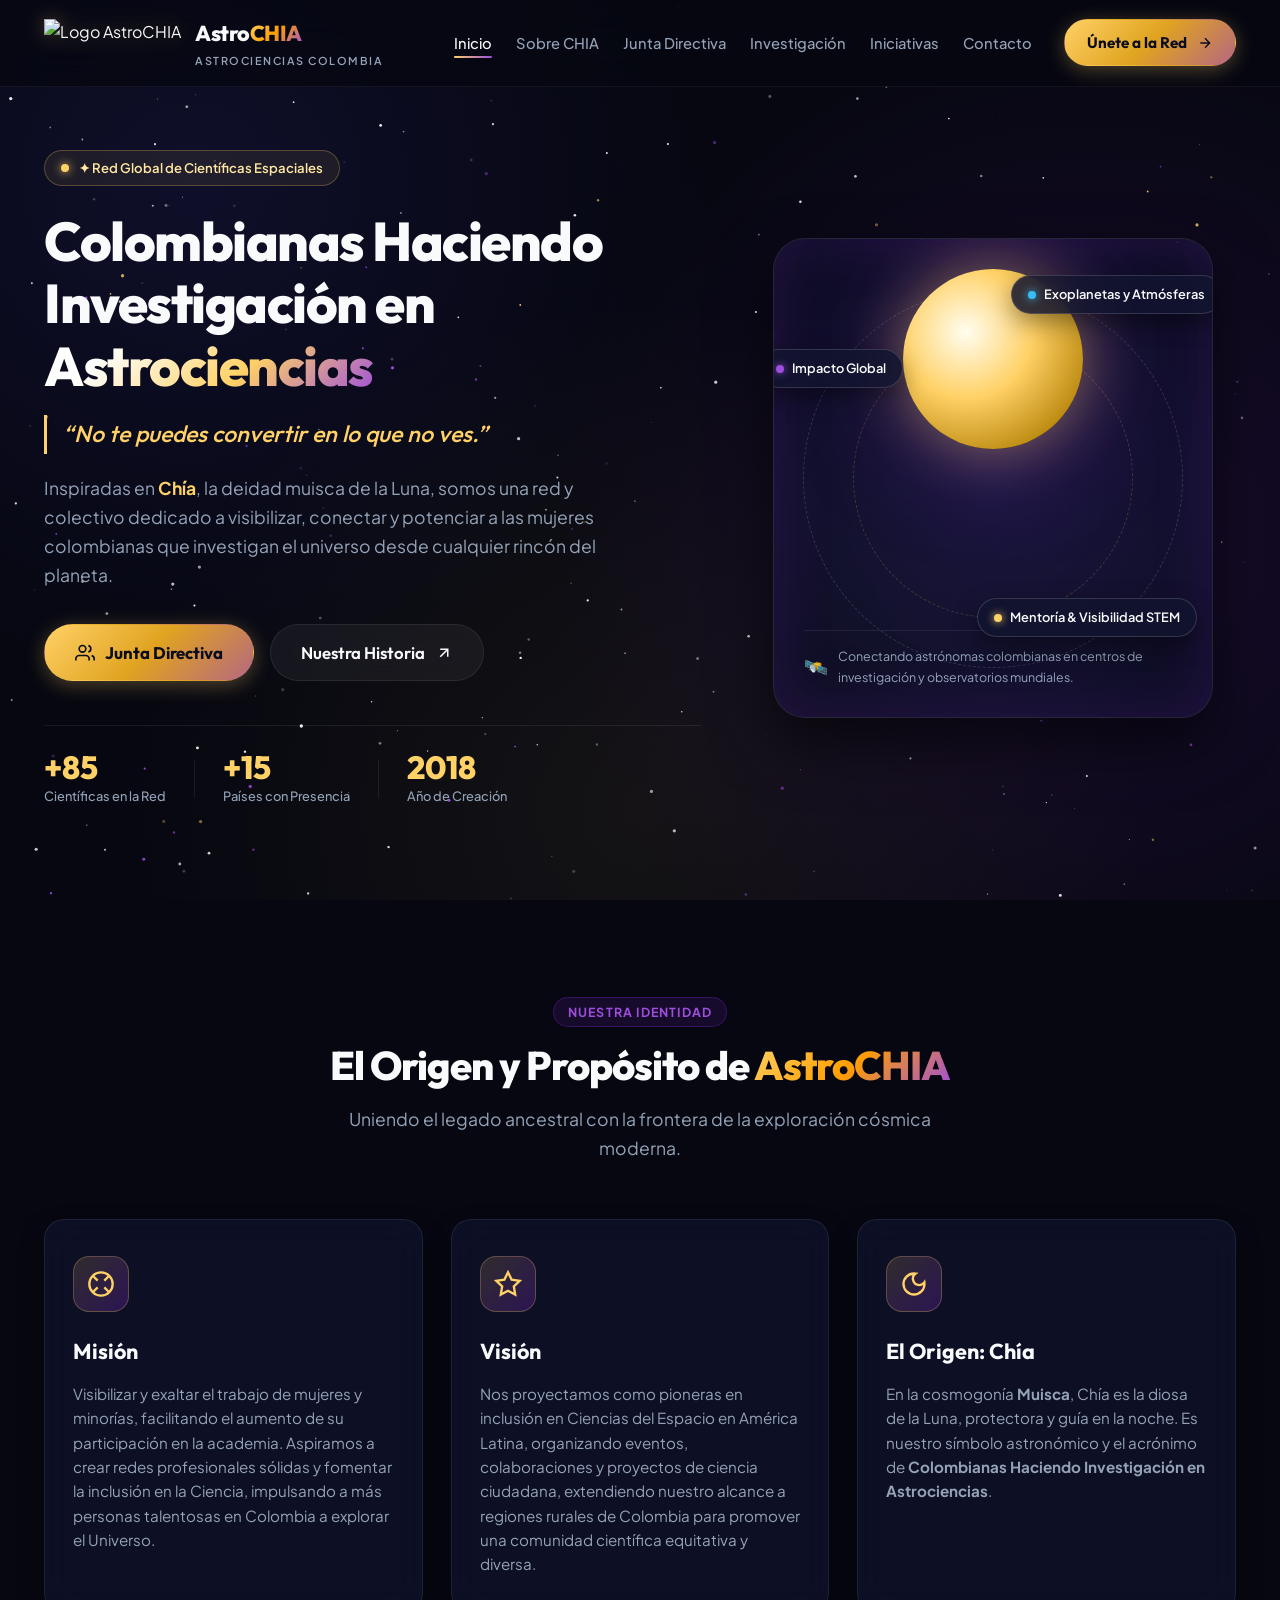
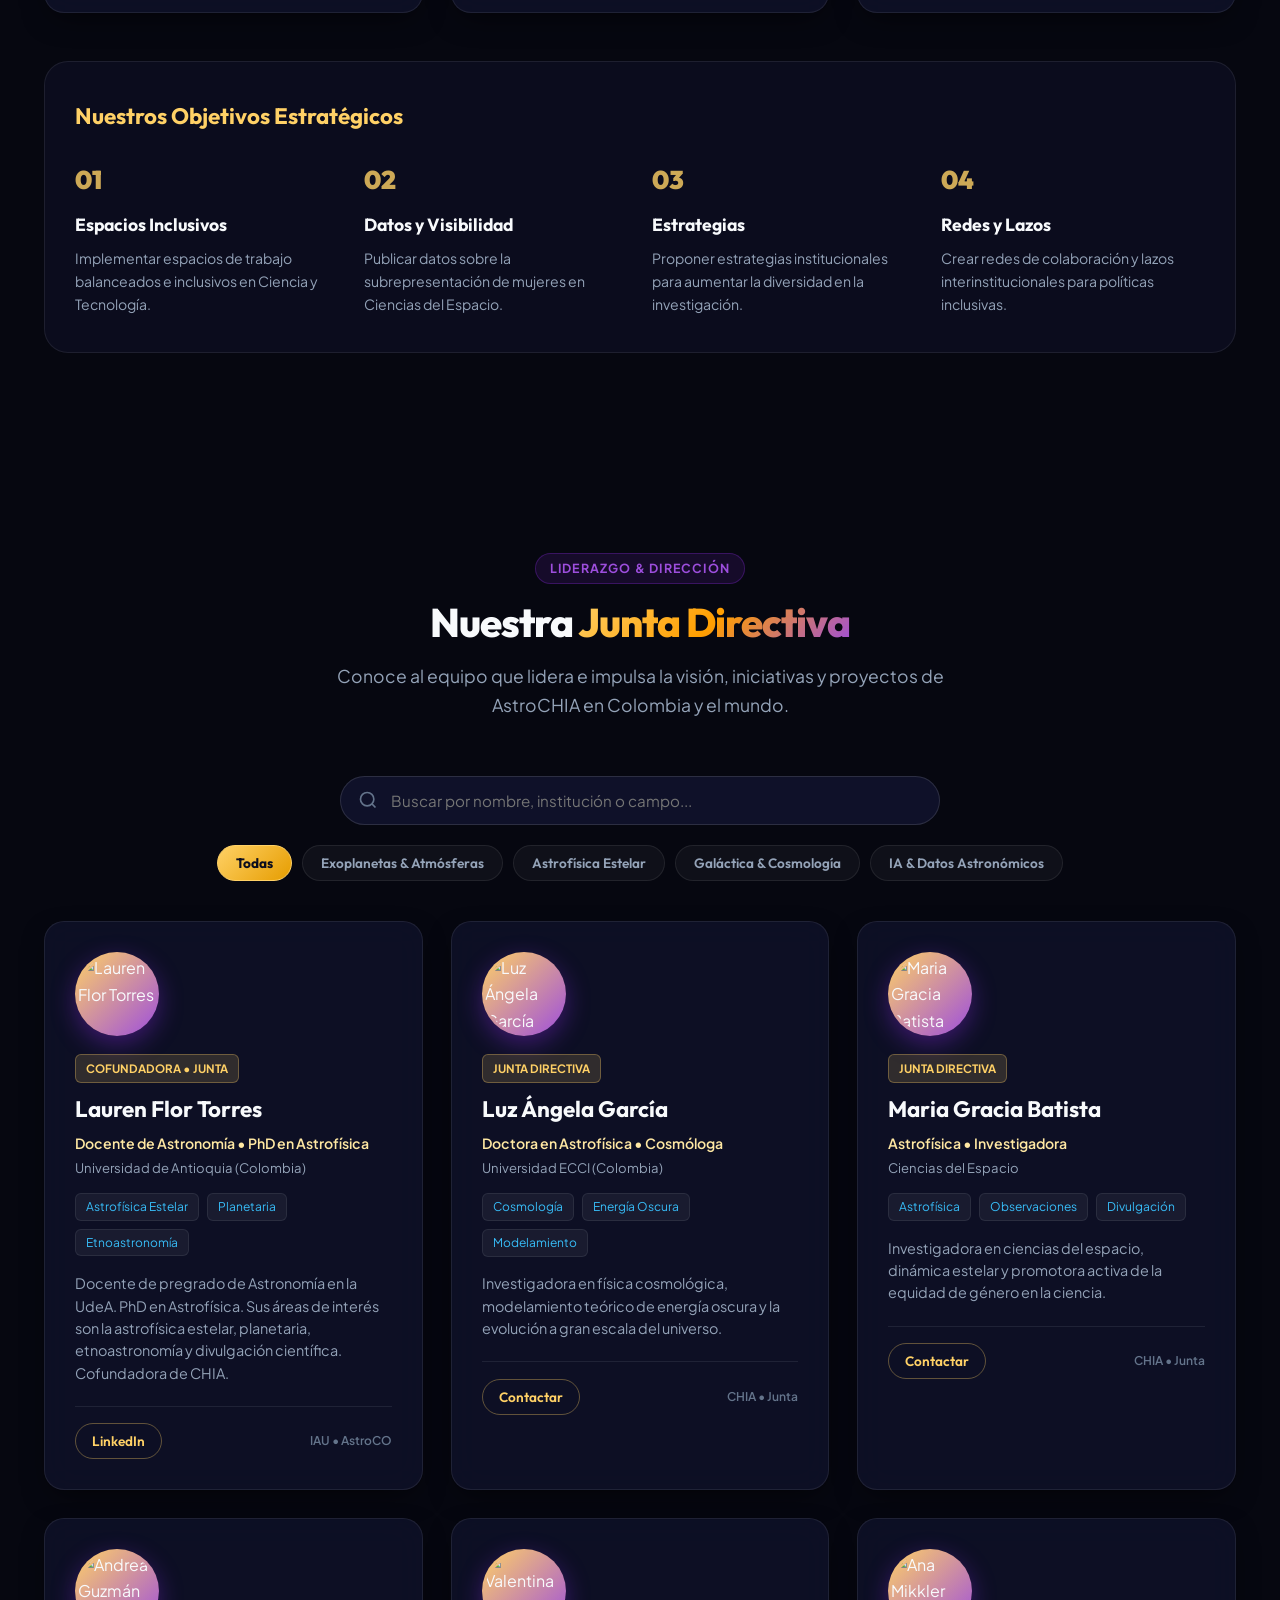
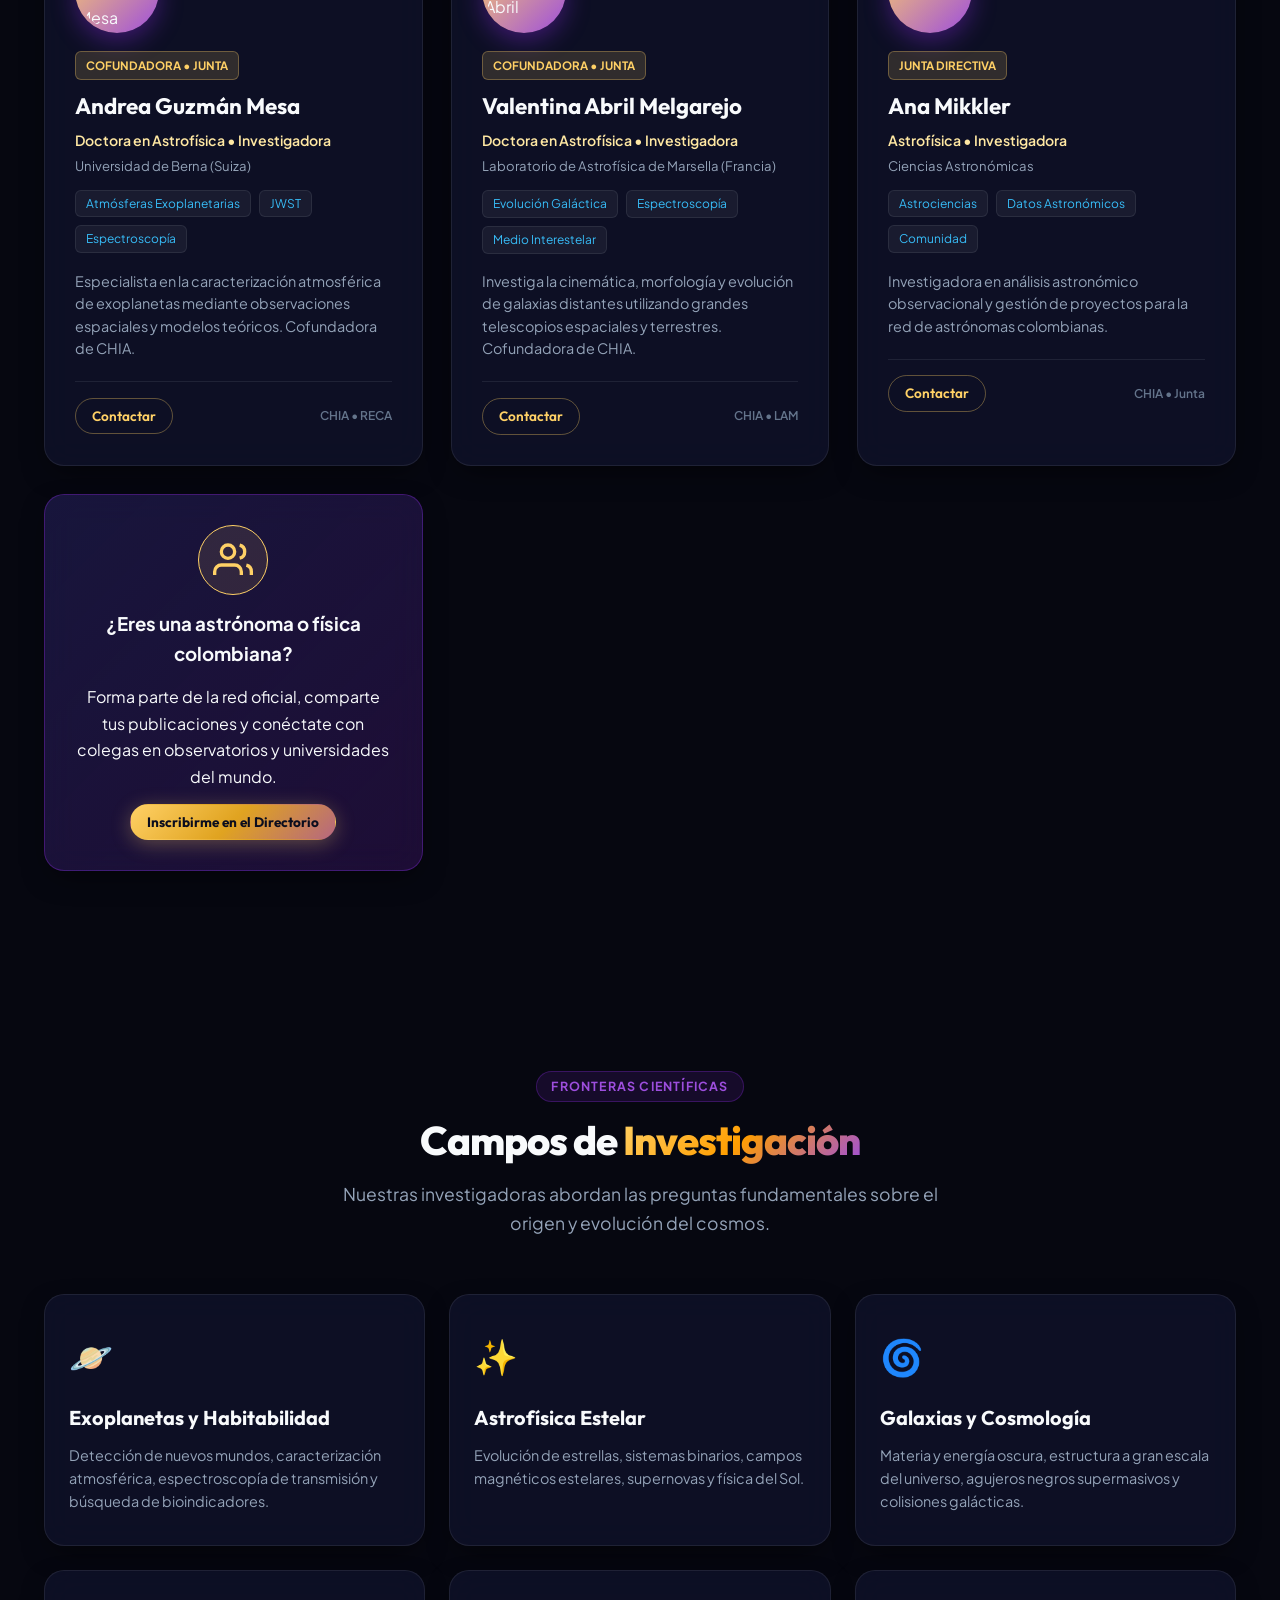
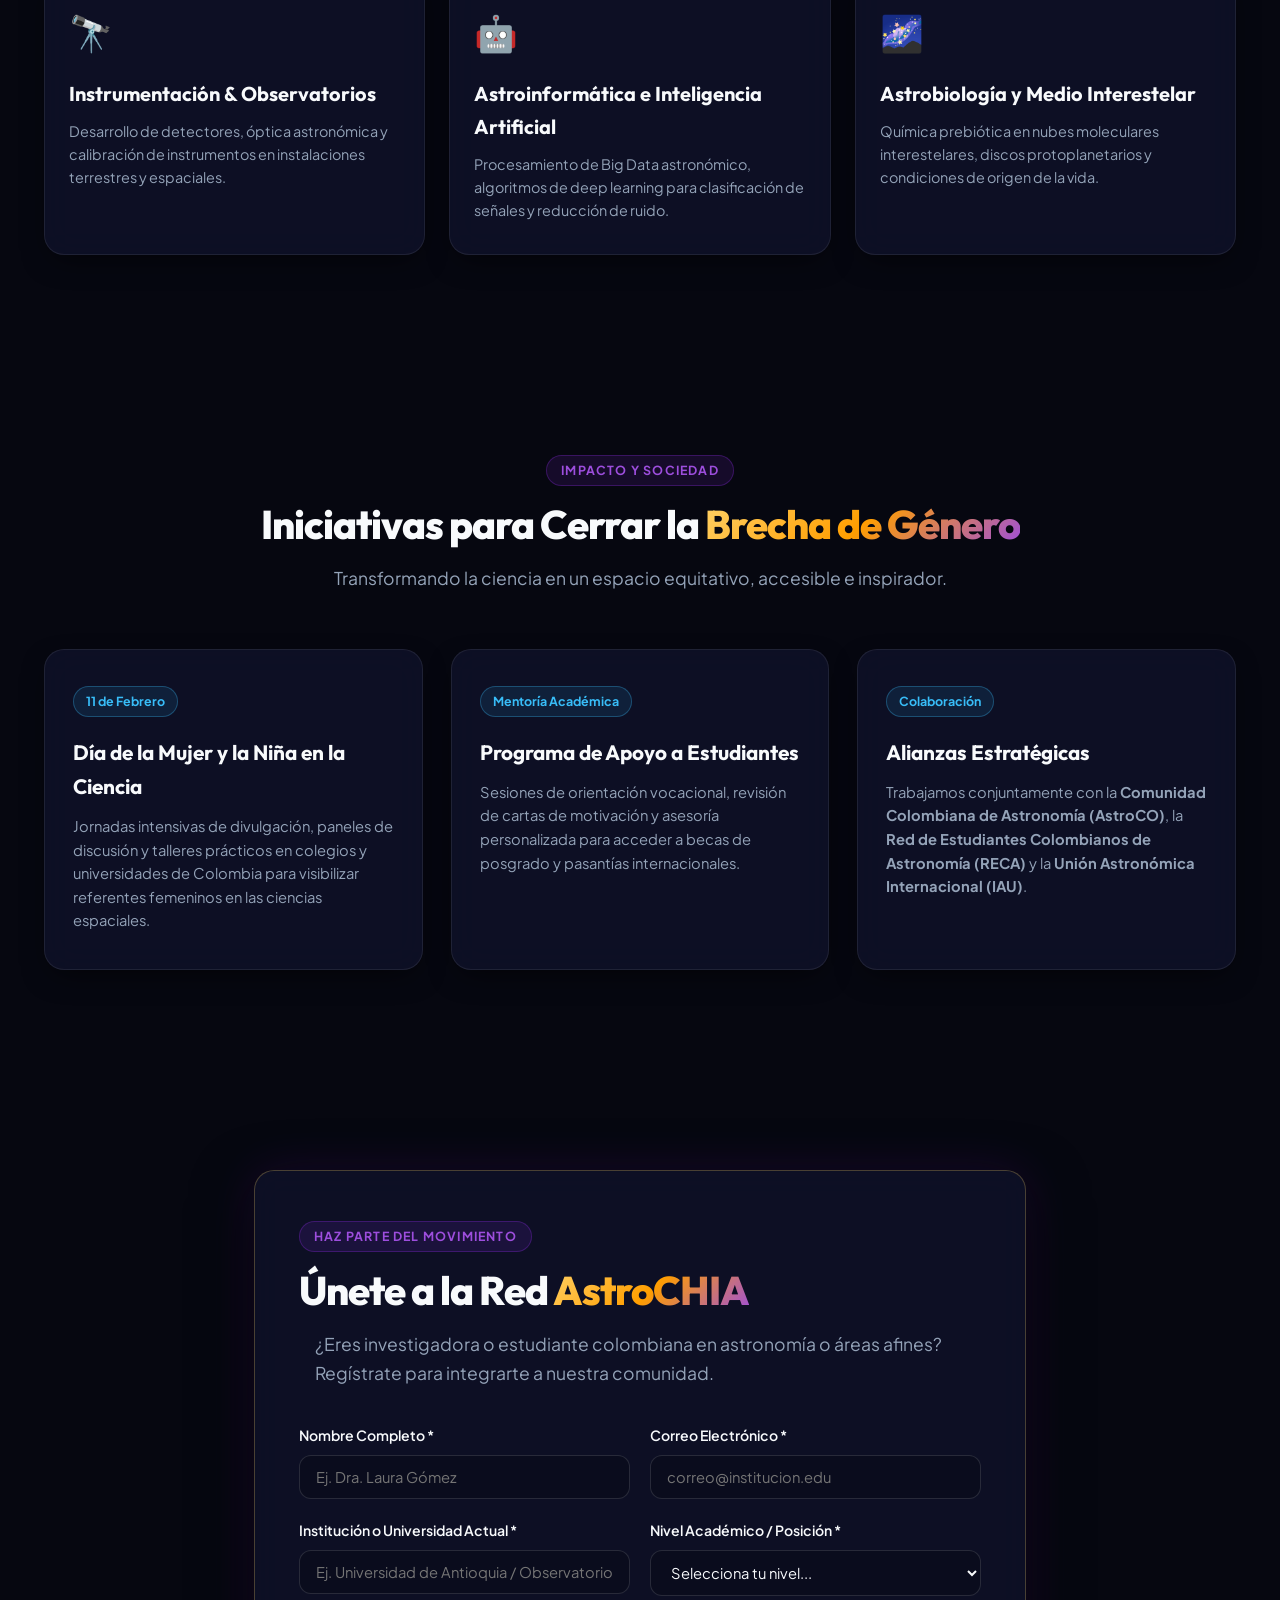
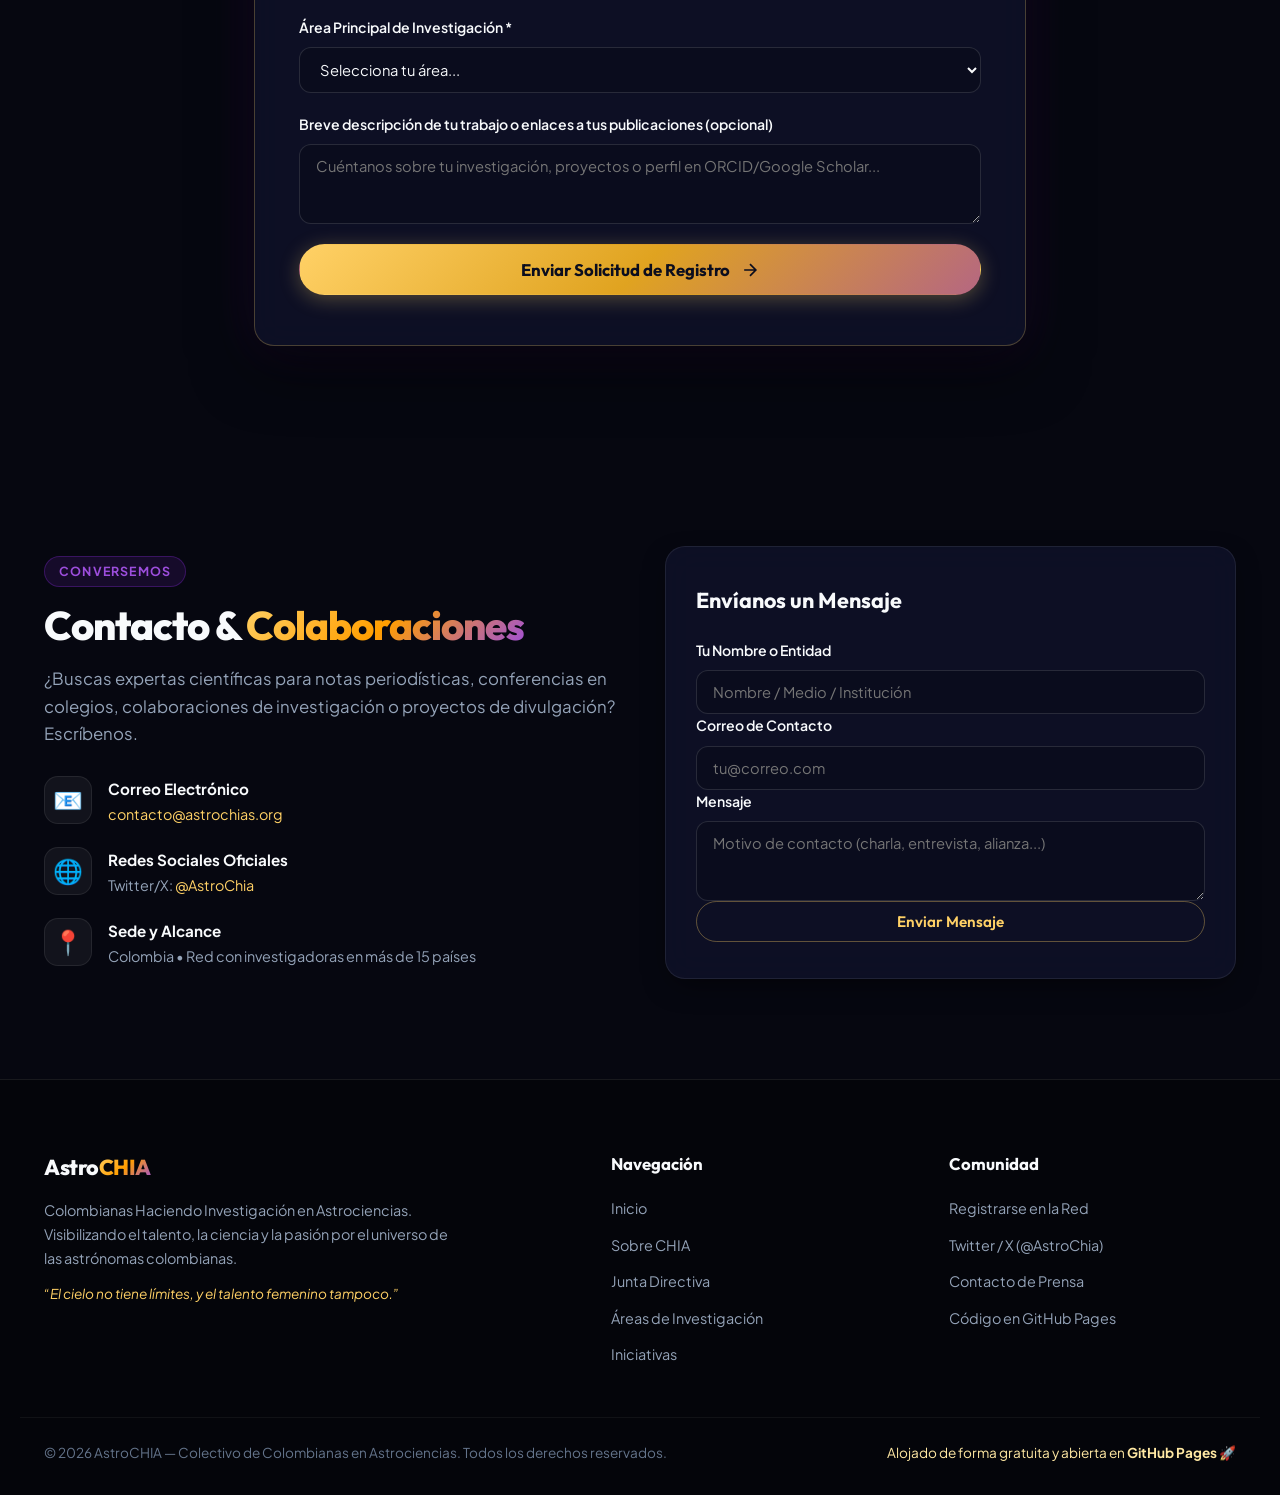
==== index.html @ 45400751 "Revise navigation and content for Junta Directiva Updated various sections in index.html to reflect " ====
<!DOCTYPE html>
<html lang="es">
<head>
  <meta charset="UTF-8">
  <meta name="viewport" content="width=device-width, initial-scale=1.0">
  <title>AstroCHIA | Colombianas Haciendo Investigación en Astrociencias</title>
  <meta name="description" content="Red de científicas e investigadoras colombianas en astronomía, astrofísica y ciencias espaciales alrededor del mundo. Inspirada en Chía, diosa muisca de la Luna.">
  <meta name="keywords" content="AstroCHIA, mujeres en astronomía, astrofísicas colombianas, astronomía Colombia, ciencia espacial, mujeres STEM Colombia, Lauren Flor, Andrea Guzmán, Valentina Abril, Eliana Amazo">
  <meta name="author" content="AstroCHIA">
  
  <!-- Open Graph / Redes Sociales -->
  <meta property="og:type" content="website">
  <meta property="og:url" content="https://astrochias.com/">
  <meta property="og:title" content="AstroCHIA | Colombianas Haciendo Investigación en Astrociencias">
  <meta property="og:description" content="“No te puedes convertir en lo que no ves”. Conoce la red global de astrónomas e investigadoras colombianas en ciencias espaciales.">
  <meta property="og:image" content="assets/images/hero.jpg">
  
  <!-- Twitter Card -->
  <meta name="twitter:card" content="summary_large_image">
  <meta name="twitter:site" content="@AstroChia">
  <meta name="twitter:title" content="AstroCHIA | Colombianas Haciendo Investigación en Astrociencias">
  <meta name="twitter:description" content="Visibilizando y conectando el talento femenino colombiano en la astronomía y el cosmos.">

  <!-- Google Fonts: Outfit & Plus Jakarta Sans -->
  <link rel="preconnect" href="https://fonts.googleapis.com">
  <link rel="preconnect" href="https://fonts.gstatic.com" crossorigin>
  <link href="https://fonts.googleapis.com/css2?family=Outfit:wght@300;400;500;600;700;800;900&family=Plus+Jakarta+Sans:ital,wght@0,300;0,400;0,500;0,600;0,700;1,400&display=swap" rel="stylesheet">

  <link rel="stylesheet" href="styles.css">
</head>
<body>

  <!-- Canvas de fondo para cielo estrellado interactivo -->
  <canvas id="starfield-canvas"></canvas>

  <!-- Barra de Navegación -->
  <header class="site-header" id="main-header">
    <nav class="navbar container" aria-label="Navegación principal">
      <a href="#inicio" class="brand-logo" id="nav-brand-logo">
        <img src="https://raw.githubusercontent.com/astrochiacol/astrochias/main/images/logoCHIA_.png" alt="Logo AstroCHIA" class="official-logo-img">
        <div class="brand-text">
          <span class="brand-name">Astro<span class="gradient-text">CHIA</span></span>
          <span class="brand-sub">Astrociencias Colombia</span>
        </div>
      </a>

      <button class="nav-toggle" id="nav-toggle-btn" aria-label="Abrir menú" aria-expanded="false">
        <span class="hamburger-bar"></span>
        <span class="hamburger-bar"></span>
        <span class="hamburger-bar"></span>
      </button>

      <div class="nav-menu" id="nav-menu-wrapper">
        <ul class="nav-links">
          <li><a href="#inicio" class="nav-link active" id="link-inicio">Inicio</a></li>
          <li><a href="#sobre-nosotras" class="nav-link" id="link-nosotras">Sobre CHIA</a></li>
          <li><a href="#junta-directiva" class="nav-link" id="link-directorio">Junta Directiva</a></li>
          <li><a href="#areas" class="nav-link" id="link-areas">Investigación</a></li>
          <li><a href="#iniciativas" class="nav-link" id="link-iniciativas">Iniciativas</a></li>
          <li><a href="#contacto" class="nav-link" id="link-contacto">Contacto</a></li>
        </ul>
        <a href="#unirse" class="btn btn-primary nav-cta" id="nav-btn-unirse">
          <span>Únete a la Red</span>
          <svg class="arrow-icon" width="16" height="16" viewBox="0 0 24 24" fill="none" stroke="currentColor" stroke-width="2"><path d="M5 12h14M12 5l7 7-7 7"/></svg>
        </a>
      </div>
    </nav>
  </header>

  <main id="main-content">
    
    <!-- Hero Section -->
    <section class="hero-section" id="inicio">
      <div class="container hero-grid">
        <div class="hero-content">
          <div class="hero-badge" id="hero-status-badge">
            <span class="pulse-orbit"></span>
            <span>✦ Red Global de Científicas Espaciales</span>
          </div>

          <h1 class="hero-title">
            Colombianas Haciendo Investigación en <span class="gradient-title">Astrociencias</span>
          </h1>

          <blockquote class="hero-quote">
            “No te puedes convertir en lo que no ves.”
          </blockquote>

          <p class="hero-description">
            Inspiradas en <strong>Chía</strong>, la deidad muisca de la Luna, somos una red y colectivo dedicado a visibilizar, conectar y potenciar a las mujeres colombianas que investigan el universo desde cualquier rincón del planeta.
          </p>

          <div class="hero-actions">
            <a href="#junta-directiva" class="btn btn-primary btn-lg" id="hero-btn-explorar">
              <svg width="20" height="20" viewBox="0 0 24 24" fill="none" stroke="currentColor" stroke-width="2"><path d="M17 21v-2a4 4 0 0 0-4-4H5a4 4 0 0 0-4 4v2"/><circle cx="9" cy="7" r="4"/><path d="M23 21v-2a4 4 0 0 0-3-3.87"/><path d="M16 3.13a4 4 0 0 1 0 7.75"/></svg>
              <span>Junta Directiva</span>
            </a>
            <a href="#sobre-nosotras" class="btn btn-secondary btn-lg" id="hero-btn-conocer">
              <span>Nuestra Historia</span>
              <svg width="18" height="18" viewBox="0 0 24 24" fill="none" stroke="currentColor" stroke-width="2"><path d="M7 17l9.2-9.2M17 17V7H7"/></svg>
            </a>
          </div>

          <!-- Impact Metrics Quick Bar -->
          <div class="hero-stats" id="quick-stats-counter">
            <div class="stat-item">
              <span class="stat-number" data-target="85">+85</span>
              <span class="stat-label">Científicas en la Red</span>
            </div>
            <div class="stat-separator"></div>
            <div class="stat-item">
              <span class="stat-number" data-target="15">+15</span>
              <span class="stat-label">Países con Presencia</span>
            </div>
            <div class="stat-separator"></div>
            <div class="stat-item">
              <span class="stat-number" data-target="2018">2018</span>
              <span class="stat-label">Año de Creación</span>
            </div>
          </div>
        </div>

        <!-- Hero Visual Card / Cosmos Display -->
        <div class="hero-visual" id="hero-visual-card">
          <div class="cosmic-glass-card">
            <div class="orbit-ring orbit-ring-outer"></div>
            <div class="orbit-ring orbit-ring-inner"></div>
            <div class="celestial-body moon-glow">
              <div class="craters-pattern"></div>
            </div>
            
            <div class="floating-pill pill-top" id="pill-exoplanetas">
              <span class="pill-dot exoplanet-dot"></span>
              <span>Exoplanetas y Atmósferas</span>
            </div>

            <div class="floating-pill pill-bottom" id="pill-mentoria">
              <span class="pill-dot telescope-dot"></span>
              <span>Mentoría & Visibilidad STEM</span>
            </div>

            <div class="floating-pill pill-left" id="pill-iau">
              <span class="pill-dot iau-dot"></span>
              <span>Impacto Global</span>
            </div>

            <div class="cosmic-card-footer">
              <span class="satellite-icon">🛰️</span>
              <p>Conectando astrónomas colombianas en centros de investigación y observatorios mundiales.</p>
            </div>
          </div>
        </div>
      </div>
    </section>

    <!-- Sobre Nosotras / El Significado de CHIA -->
    <section class="section about-section" id="sobre-nosotras">
      <div class="container">
        <div class="section-header text-center">
          <span class="section-tag">Nuestra Identidad</span>
          <h2 class="section-title">El Origen y Propósito de <span class="gradient-text">AstroCHIA</span></h2>
          <p class="section-subtitle">
            Uniendo el legado ancestral con la frontera de la exploración cósmica moderna.
          </p>
        </div>

        <div class="about-grid">
          <div class="about-card glass-panel" id="about-card-mision">
            <div class="card-icon-badge">
              <svg width="28" height="28" viewBox="0 0 24 24" fill="none" stroke="currentColor" stroke-width="2">
                <circle cx="12" cy="12" r="10"/><path d="m4.93 4.93 4.24 4.24"/><path d="m14.83 9.17 4.24-4.24"/><path d="m14.83 14.83 4.24 4.24"/><path d="m9.17 14.83-4.24 4.24"/>
              </svg>
            </div>
            <h3>Misión</h3>
            <p>
              Visibilizar y exaltar el trabajo de mujeres y minorías, facilitando el aumento de su participación en la academia. Aspiramos a crear redes profesionales sólidas y fomentar la inclusión en la Ciencia, impulsando a más personas talentosas en Colombia a explorar el Universo.
            </p>
          </div>

          <div class="about-card glass-panel" id="about-card-vision">
            <div class="card-icon-badge">
              <svg width="28" height="28" viewBox="0 0 24 24" fill="none" stroke="currentColor" stroke-width="2">
                <polygon points="12 2 15.09 8.26 22 9.27 17 14.14 18.18 21.02 12 17.77 5.82 21.02 7 14.14 2 9.27 8.91 8.26 12 2"/>
              </svg>
            </div>
            <h3>Visión</h3>
            <p>
              Nos proyectamos como pioneras en inclusión en Ciencias del Espacio en América Latina, organizando eventos, colaboraciones y proyectos de ciencia ciudadana, extendiendo nuestro alcance a regiones rurales de Colombia para promover una comunidad científica equitativa y diversa.
            </p>
          </div>

          <div class="about-card glass-panel" id="about-card-significado">
            <div class="card-icon-badge">
              <svg width="28" height="28" viewBox="0 0 24 24" fill="none" stroke="currentColor" stroke-width="2">
                <path d="M12 3a9 9 0 1 0 9 9c0-.46-.04-.92-.1-1.36a5.389 5.389 0 0 1-4.4 2.26 5.403 5.403 0 0 1-3.14-9.8c-.44-.06-.9-.1-1.36-.1z"/>
              </svg>
            </div>
            <h3>El Origen: Chía</h3>
            <p>
              En la cosmogonía <strong>Muisca</strong>, Chía es la diosa de la Luna, protectora y guía en la noche. Es nuestro símbolo astronómico y el acrónimo de <strong>Colombianas Haciendo Investigación en Astrociencias</strong>.
            </p>
          </div>
        </div>

        <!-- Objetivos Institucionales Oficiales -->
        <div class="pillars-container">
          <h3 class="pillars-heading text-center" style="font-family: var(--font-heading); margin-bottom: 24px; color: var(--gold-lunar); font-size: 1.4rem;">Nuestros Objetivos Estratégicos</h3>
          <div class="pillar-row">
            <div class="pillar-box">
              <span class="pillar-num">01</span>
              <h4>Espacios Inclusivos</h4>
              <p>Implementar espacios de trabajo balanceados e inclusivos en Ciencia y Tecnología.</p>
            </div>
            <div class="pillar-box">
              <span class="pillar-num">02</span>
              <h4>Datos y Visibilidad</h4>
              <p>Publicar datos sobre la subrepresentación de mujeres en Ciencias del Espacio.</p>
            </div>
            <div class="pillar-box">
              <span class="pillar-num">03</span>
              <h4>Estrategias</h4>
              <p>Proponer estrategias institucionales para aumentar la diversidad en la investigación.</p>
            </div>
            <div class="pillar-box">
              <span class="pillar-num">04</span>
              <h4>Redes y Lazos</h4>
              <p>Crear redes de colaboración y lazos interinstitucionales para políticas inclusivas.</p>
            </div>
          </div>
        </div>
      </div>
    </section>

    <!-- Sección Junta Directiva -->
    <section class="section directory-section" id="junta-directiva">
      <div class="container">
        <div class="section-header text-center">
          <span class="section-tag">Liderazgo & Dirección</span>
          <h2 class="section-title">Nuestra <span class="gradient-text">Junta Directiva</span></h2>
          <p class="section-subtitle">
            Conoce al equipo que lidera e impulsa la visión, iniciativas y proyectos de AstroCHIA en Colombia y el mundo.
          </p>
        </div>

        <!-- Filtros y Búsqueda -->
        <div class="directory-controls">
          <div class="search-input-wrapper">
            <svg class="search-icon" width="20" height="20" viewBox="0 0 24 24" fill="none" stroke="currentColor" stroke-width="2"><circle cx="11" cy="11" r="8"/><path d="m21 21-4.3-4.3"/></svg>
            <input type="text" id="scientist-search-input" placeholder="Buscar por nombre, institución o campo..." aria-label="Buscar en la Junta Directiva">
            <button id="search-clear-btn" class="clear-btn" aria-label="Limpiar búsqueda" style="display: none;">&times;</button>
          </div>

          <div class="filter-pills" id="filter-pills-group" role="tablist">
            <button class="filter-pill active" data-filter="all" role="tab" aria-selected="true">Todas</button>
            <button class="filter-pill" data-filter="exoplanetas" role="tab" aria-selected="false">Exoplanetas & Atmósferas</button>
            <button class="filter-pill" data-filter="estelar" role="tab" aria-selected="false">Astrofísica Estelar</button>
            <button class="filter-pill" data-filter="galactica" role="tab" aria-selected="false">Galáctica & Cosmología</button>
            <button class="filter-pill" data-filter="datos" role="tab" aria-selected="false">IA & Datos Astronómicos</button>
          </div>
        </div>

        <!-- Grid de Tarjetas de la Junta Directiva -->
        <div class="scientists-grid" id="scientists-cards-grid">
          
          <!-- 1. Lauren Flor Torres -->
          <article class="scientist-card glass-panel" data-category="exoplanetas datos estelar">
            <div class="card-avatar-photo">
              <img src="https://raw.githubusercontent.com/astrochiacol/astrochias/main/images/junta/lauren.jpg" alt="Lauren Flor Torres" class="member-img">
            </div>
            <div class="card-body">
              <span class="badge badge-founder">Cofundadora • Junta</span>
              <h3 class="scientist-name">Lauren Flor Torres</h3>
              <p class="scientist-role">Docente de Astronomía • PhD en Astrofísica</p>
              <p class="scientist-institution">Universidad de Antioquia (Colombia)</p>
              <div class="scientist-tags">
                <span class="tag">Astrofísica Estelar</span>
                <span class="tag">Planetaria</span>
                <span class="tag">Etnoastronomía</span>
              </div>
              <p class="scientist-bio">
                Docente de pregrado de Astronomía en la UdeA. PhD en Astrofísica. Sus áreas de interés son la astrofísica estelar, planetaria, etnoastronomía y divulgación científica. Cofundadora de CHIA.
              </p>
              <div class="card-actions">
                <a href="https://www.linkedin.com/in/laurenflort" target="_blank" rel="noopener" class="btn btn-outline btn-sm">LinkedIn</a>
                <span class="affiliation-badge">IAU • AstroCO</span>
              </div>
            </div>
          </article>

          <!-- 2. Luz Ángela García -->
          <article class="scientist-card glass-panel" data-category="galactica datos">
            <div class="card-avatar-photo">
              <img src="https://raw.githubusercontent.com/astrochiacol/astrochias/main/images/junta/luz.jpg" alt="Luz Ángela García" class="member-img">
            </div>
            <div class="card-body">
              <span class="badge badge-founder">Junta Directiva</span>
              <h3 class="scientist-name">Luz Ángela García</h3>
              <p class="scientist-role">Doctora en Astrofísica • Cosmóloga</p>
              <p class="scientist-institution">Universidad ECCI (Colombia)</p>
              <div class="scientist-tags">
                <span class="tag">Cosmología</span>
                <span class="tag">Energía Oscura</span>
                <span class="tag">Modelamiento</span>
              </div>
              <p class="scientist-bio">
                Investigadora en física cosmológica, modelamiento teórico de energía oscura y la evolución a gran escala del universo.
              </p>
              <div class="card-actions">
                <a href="#contacto" class="btn btn-outline btn-sm">Contactar</a>
                <span class="affiliation-badge">CHIA • Junta</span>
              </div>
            </div>
          </article>

          <!-- 3. Maria Gracia Batista -->
          <article class="scientist-card glass-panel" data-category="estelar datos">
            <div class="card-avatar-photo">
              <img src="https://raw.githubusercontent.com/astrochiacol/astrochias/main/images/junta/maria.jpeg" alt="Maria Gracia Batista" class="member-img">
            </div>
            <div class="card-body">
              <span class="badge badge-founder">Junta Directiva</span>
              <h3 class="scientist-name">Maria Gracia Batista</h3>
              <p class="scientist-role">Astrofísica • Investigadora</p>
              <p class="scientist-institution">Ciencias del Espacio</p>
              <div class="scientist-tags">
                <span class="tag">Astrofísica</span>
                <span class="tag">Observaciones</span>
                <span class="tag">Divulgación</span>
              </div>
              <p class="scientist-bio">
                Investigadora en ciencias del espacio, dinámica estelar y promotora activa de la equidad de género en la ciencia.
              </p>
              <div class="card-actions">
                <a href="#contacto" class="btn btn-outline btn-sm">Contactar</a>
                <span class="affiliation-badge">CHIA • Junta</span>
              </div>
            </div>
          </article>

          <!-- 4. Andrea Guzmán Mesa -->
          <article class="scientist-card glass-panel" data-category="exoplanetas">
            <div class="card-avatar-photo">
              <img src="https://raw.githubusercontent.com/astrochiacol/astrochias/main/images/junta/andrea.jpg" alt="Andrea Guzmán Mesa" class="member-img">
            </div>
            <div class="card-body">
              <span class="badge badge-founder">Cofundadora • Junta</span>
              <h3 class="scientist-name">Andrea Guzmán Mesa</h3>
              <p class="scientist-role">Doctora en Astrofísica • Investigadora</p>
              <p class="scientist-institution">Universidad de Berna (Suiza)</p>
              <div class="scientist-tags">
                <span class="tag">Atmósferas Exoplanetarias</span>
                <span class="tag">JWST</span>
                <span class="tag">Espectroscopía</span>
              </div>
              <p class="scientist-bio">
                Especialista en la caracterización atmosférica de exoplanetas mediante observaciones espaciales y modelos teóricos. Cofundadora de CHIA.
              </p>
              <div class="card-actions">
                <a href="#contacto" class="btn btn-outline btn-sm">Contactar</a>
                <span class="affiliation-badge">CHIA • RECA</span>
              </div>
            </div>
          </article>

          <!-- 5. Valentina Abril Melgarejo -->
          <article class="scientist-card glass-panel" data-category="galactica">
            <div class="card-avatar-photo">
              <img src="https://raw.githubusercontent.com/astrochiacol/astrochias/main/images/junta/valentina.jpeg" alt="Valentina Abril Melgarejo" class="member-img">
            </div>
            <div class="card-body">
              <span class="badge badge-founder">Cofundadora • Junta</span>
              <h3 class="scientist-name">Valentina Abril Melgarejo</h3>
              <p class="scientist-role">Doctora en Astrofísica • Investigadora</p>
              <p class="scientist-institution">Laboratorio de Astrofísica de Marsella (Francia)</p>
              <div class="scientist-tags">
                <span class="tag">Evolución Galáctica</span>
                <span class="tag">Espectroscopía</span>
                <span class="tag">Medio Interestelar</span>
              </div>
              <p class="scientist-bio">
                Investiga la cinemática, morfología y evolución de galaxias distantes utilizando grandes telescopios espaciales y terrestres. Cofundadora de CHIA.
              </p>
              <div class="card-actions">
                <a href="#contacto" class="btn btn-outline btn-sm">Contactar</a>
                <span class="affiliation-badge">CHIA • LAM</span>
              </div>
            </div>
          </article>

          <!-- 6. Ana Mikkler -->
          <article class="scientist-card glass-panel" data-category="estelar">
            <div class="card-avatar-photo">
              <img src="https://raw.githubusercontent.com/astrochiacol/astrochias/main/images/junta/ana.jpg" alt="Ana Mikkler" class="member-img">
            </div>
            <div class="card-body">
              <span class="badge badge-founder">Junta Directiva</span>
              <h3 class="scientist-name">Ana Mikkler</h3>
              <p class="scientist-role">Astrofísica • Investigadora</p>
              <p class="scientist-institution">Ciencias Astronómicas</p>
              <div class="scientist-tags">
                <span class="tag">Astrociencias</span>
                <span class="tag">Datos Astronómicos</span>
                <span class="tag">Comunidad</span>
              </div>
              <p class="scientist-bio">
                Investigadora en análisis astronómico observacional y gestión de proyectos para la red de astrónomas colombianas.
              </p>
              <div class="card-actions">
                <a href="#contacto" class="btn btn-outline btn-sm">Contactar</a>
                <span class="affiliation-badge">CHIA • Junta</span>
              </div>
            </div>
          </article>

          <!-- Tarjeta dinámica de la Red -->
          <article class="scientist-card glass-panel network-cta-card" data-category="all exoplanetas estelar galactica datos">
            <div class="network-cta-content">
              <div class="network-icon-ring">
                <svg width="40" height="40" viewBox="0 0 24 24" fill="none" stroke="currentColor" stroke-width="2">
                  <path d="M17 21v-2a4 4 0 0 0-4-4H5a4 4 0 0 0-4 4v2"/>
                  <circle cx="9" cy="7" r="4"/>
                  <path d="M23 21v-2a4 4 0 0 0-3-3.87"/>
                  <path d="M16 3.13a4 4 0 0 1 0 7.75"/>
                </svg>
              </div>
              <h3>¿Eres una astrónoma o física colombiana?</h3>
              <p>Forma parte de la red oficial, comparte tus publicaciones y conéctate con colegas en observatorios y universidades del mundo.</p>
              <a href="#unirse" class="btn btn-primary btn-sm">Inscribirme en el Directorio</a>
            </div>
          </article>

        </div>
      </div>
    </section>

    <!-- Áreas de Investigación -->
    <section class="section areas-section" id="areas">
      <div class="container">
        <div class="section-header text-center">
          <span class="section-tag">Fronteras Científicas</span>
          <h2 class="section-title">Campos de <span class="gradient-text">Investigación</span></h2>
          <p class="section-subtitle">
            Nuestras investigadoras abordan las preguntas fundamentales sobre el origen y evolución del cosmos.
          </p>
        </div>

        <div class="areas-grid">
          <div class="area-item glass-panel">
            <div class="area-icon">🪐</div>
            <h3>Exoplanetas y Habitabilidad</h3>
            <p>Detección de nuevos mundos, caracterización atmosférica, espectroscopía de transmisión y búsqueda de bioindicadores.</p>
          </div>

          <div class="area-item glass-panel">
            <div class="area-icon">✨</div>
            <h3>Astrofísica Estelar</h3>
            <p>Evolución de estrellas, sistemas binarios, campos magnéticos estelares, supernovas y física del Sol.</p>
          </div>

          <div class="area-item glass-panel">
            <div class="area-icon">🌀</div>
            <h3>Galaxias y Cosmología</h3>
            <p>Materia y energía oscura, estructura a gran escala del universo, agujeros negros supermasivos y colisiones galácticas.</p>
          </div>

          <div class="area-item glass-panel">
            <div class="area-icon">🔭</div>
            <h3>Instrumentación & Observatorios</h3>
            <p>Desarrollo de detectores, óptica astronómica y calibración de instrumentos en instalaciones terrestres y espaciales.</p>
          </div>

          <div class="area-item glass-panel">
            <div class="area-icon">🤖</div>
            <h3>Astroinformática e Inteligencia Artificial</h3>
            <p>Procesamiento de Big Data astronómico, algoritmos de deep learning para clasificación de señales y reducción de ruido.</p>
          </div>

          <div class="area-item glass-panel">
            <div class="area-icon">🌌</div>
            <h3>Astrobiología y Medio Interestelar</h3>
            <p>Química prebiótica en nubes moleculares interestelares, discos protoplanetarios y condiciones de origen de la vida.</p>
          </div>
        </div>
      </div>
    </section>

    <!-- Iniciativas y Comunidad -->
    <section class="section initiatives-section" id="iniciativas">
      <div class="container">
        <div class="section-header text-center">
          <span class="section-tag">Impacto y Sociedad</span>
          <h2 class="section-title">Iniciativas para Cerrar la <span class="gradient-text">Brecha de Género</span></h2>
          <p class="section-subtitle">
            Transformando la ciencia en un espacio equitativo, accesible e inspirador.
          </p>
        </div>

        <div class="initiatives-layout">
          <div class="initiative-card glass-panel">
            <div class="initiative-badge">11 de Febrero</div>
            <h3>Día de la Mujer y la Niña en la Ciencia</h3>
            <p>
              Jornadas intensivas de divulgación, paneles de discusión y talleres prácticos en colegios y universidades de Colombia para visibilizar referentes femeninos en las ciencias espaciales.
            </p>
          </div>

          <div class="initiative-card glass-panel">
            <div class="initiative-badge">Mentoría Académica</div>
            <h3>Programa de Apoyo a Estudiantes</h3>
            <p>
              Sesiones de orientación vocacional, revisión de cartas de motivación y asesoría personalizada para acceder a becas de posgrado y pasantías internacionales.
            </p>
          </div>

          <div class="initiative-card glass-panel">
            <div class="initiative-badge">Colaboración</div>
            <h3>Alianzas Estratégicas</h3>
            <p>
              Trabajamos conjuntamente con la <strong>Comunidad Colombiana de Astronomía (AstroCO)</strong>, la <strong>Red de Estudiantes Colombianos de Astronomía (RECA)</strong> y la <strong>Unión Astronómica Internacional (IAU)</strong>.
            </p>
          </div>
        </div>
      </div>
    </section>

    <!-- Formulario / Únete a la Red -->
    <section class="section join-section" id="unirse">
      <div class="container join-container">
        <div class="join-card glass-panel" id="join-form-wrapper">
          <div class="join-header text-center">
            <span class="section-tag">Haz Parte del Movimiento</span>
            <h2 class="section-title">Únete a la Red <span class="gradient-text">AstroCHIA</span></h2>
            <p class="section-subtitle">
              ¿Eres investigadora o estudiante colombiana en astronomía o áreas afines? Regístrate para integrarte a nuestra comunidad.
            </p>
          </div>

          <form class="join-form" id="chia-register-form">
            <div class="form-row">
              <div class="form-group">
                <label for="form-name">Nombre Completo *</label>
                <input type="text" id="form-name" required placeholder="Ej. Dra. Laura Gómez">
              </div>
              <div class="form-group">
                <label for="form-email">Correo Electrónico *</label>
                <input type="email" id="form-email" required placeholder="correo@institucion.edu">
              </div>
            </div>

            <div class="form-row">
              <div class="form-group">
                <label for="form-institution">Institución o Universidad Actual *</label>
                <input type="text" id="form-institution" required placeholder="Ej. Universidad de Antioquia / Observatorio...">
              </div>
              <div class="form-group">
                <label for="form-level">Nivel Académico / Posición *</label>
                <select id="form-level" required>
                  <option value="">Selecciona tu nivel...</option>
                  <option value="pregrado">Estudiante de Pregrado</option>
                  <option value="maestria">Estudiante de Maestría</option>
                  <option value="doctorado">Doctorando / PhD Candidate</option>
                  <option value="posdoc">Investigadora Posdoctoral</option>
                  <option value="profesora">Docente / Investigadora Titular</option>
                  <option value="divulgadora">Divulgadora / Comunicadora Científica</option>
                </select>
              </div>
            </div>

            <div class="form-group">
              <label for="form-area">Área Principal de Investigación *</label>
              <select id="form-area" required>
                <option value="">Selecciona tu área...</option>
                <option value="exoplanetas">Exoplanetas y Ciencias Planetarias</option>
                <option value="estelar">Astrofísica Estelar y Solar</option>
                <option value="galactica">Astrofísica Galáctica y Cosmología</option>
                <option value="instrumentacion">Instrumentación y Óptica Astronómica</option>
                <option value="datos">Astroinformática, Machine Learning y Big Data</option>
                <option value="astrobiologia">Astrobiología y Astroquímica</option>
              </select>
            </div>

            <div class="form-group">
              <label for="form-bio">Breve descripción de tu trabajo o enlaces a tus publicaciones (opcional)</label>
              <textarea id="form-bio" rows="3" placeholder="Cuéntanos sobre tu investigación, proyectos o perfil en ORCID/Google Scholar..."></textarea>
            </div>

            <button type="submit" class="btn btn-primary btn-block btn-lg" id="form-submit-btn">
              <span>Enviar Solicitud de Registro</span>
              <svg width="20" height="20" viewBox="0 0 24 24" fill="none" stroke="currentColor" stroke-width="2"><path d="M5 12h14M12 5l7 7-7 7"/></svg>
            </button>

            <div id="form-feedback" class="form-feedback" style="display: none;"></div>
          </form>
        </div>
      </div>
    </section>

    <!-- Contacto & Prensa -->
    <section class="section contact-section" id="contacto">
      <div class="container contact-grid">
        <div class="contact-info">
          <span class="section-tag">Conversemos</span>
          <h2 class="section-title">Contacto & <span class="gradient-text">Colaboraciones</span></h2>
          <p>
            ¿Buscas expertas científicas para notas periodísticas, conferencias en colegios, colaboraciones de investigación o proyectos de divulgación? Escríbenos.
          </p>

          <div class="contact-methods">
            <div class="contact-item">
              <div class="contact-icon">📧</div>
              <div>
                <strong>Correo Electrónico</strong>
                <p><a href="mailto:contacto@astrochias.org">contacto@astrochias.org</a></p>
              </div>
            </div>

            <div class="contact-item">
              <div class="contact-icon">🌐</div>
              <div>
                <strong>Redes Sociales Oficiales</strong>
                <p>Twitter/X: <a href="https://twitter.com/AstroChia" target="_blank" rel="noopener">@AstroChia</a></p>
              </div>
            </div>

            <div class="contact-item">
              <div class="contact-icon">📍</div>
              <div>
                <strong>Sede y Alcance</strong>
                <p>Colombia • Red con investigadoras en más de 15 países</p>
              </div>
            </div>
          </div>
        </div>

        <div class="contact-box glass-panel">
          <h3>Envíanos un Mensaje</h3>
          <form id="contact-quick-form">
            <div class="form-group">
              <label for="contact-name">Tu Nombre o Entidad</label>
              <input type="text" id="contact-name" placeholder="Nombre / Medio / Institución" required>
            </div>
            <div class="form-group">
              <label for="contact-email">Correo de Contacto</label>
              <input type="email" id="contact-email" placeholder="tu@correo.com" required>
            </div>
            <div class="form-group">
              <label for="contact-msg">Mensaje</label>
              <textarea id="contact-msg" rows="3" placeholder="Motivo de contacto (charla, entrevista, alianza...)" required></textarea>
            </div>
            <button type="submit" class="btn btn-outline btn-block">Enviar Mensaje</button>
            <div id="contact-quick-feedback" class="form-feedback" style="display: none;"></div>
          </form>
        </div>
      </div>
    </section>

  </main>

  <!-- Footer -->
  <footer class="site-footer">
    <div class="container footer-grid">
      <div class="footer-brand">
        <div class="brand-logo">
          <span class="brand-name">Astro<span class="gradient-text">CHIA</span></span>
        </div>
        <p class="footer-desc">
          Colombianas Haciendo Investigación en Astrociencias. Visibilizando el talento, la ciencia y la pasión por el universo de las astrónomas colombianas.
        </p>
        <p class="footer-quote">
          <em>“El cielo no tiene límites, y el talento femenino tampoco.”</em>
        </p>
      </div>

      <div class="footer-links-col">
        <h4>Navegación</h4>
        <ul>
          <li><a href="#inicio">Inicio</a></li>
          <li><a href="#sobre-nosotras">Sobre CHIA</a></li>
          <li><a href="#junta-directiva">Junta Directiva</a></li>
          <li><a href="#areas">Áreas de Investigación</a></li>
          <li><a href="#iniciativas">Iniciativas</a></li>
        </ul>
      </div>

      <div class="footer-links-col">
        <h4>Comunidad</h4>
        <ul>
          <li><a href="#unirse">Registrarse en la Red</a></li>
          <li><a href="https://twitter.com/AstroChia" target="_blank" rel="noopener">Twitter / X (@AstroChia)</a></li>
          <li><a href="#contacto">Contacto de Prensa</a></li>
          <li><a href="https://github.com" target="_blank" rel="noopener">Código en GitHub Pages</a></li>
        </ul>
      </div>
    </div>

    <div class="footer-bottom container">
      <p>&copy; <span id="current-year">2026</span> AstroCHIA — Colectivo de Colombianas en Astrociencias. Todos los derechos reservados.</p>
      <p class="hosting-note">Alojado de forma gratuita y abierta en <strong>GitHub Pages</strong> 🚀</p>
    </div>
  </footer>

  <script src="app.js"></script>
</body>
</html>
---- styles.css ----
/* ==========================================================================
   AstroCHIA — Estilos Principales
   Cosmic Dark Modern Aesthetic • Glassmorphism • Micro-animations
   ========================================================================== */

:root {
  /* Paleta Cósmica */
  --bg-deep-space: #060710;
  --bg-space-dark: #0b0d1e;
  --bg-nebula: #12142d;
  --bg-card: rgba(18, 20, 48, 0.65);
  --bg-card-hover: rgba(27, 30, 68, 0.85);
  
  /* Acentos Lunares y Estelares */
  --gold-lunar: #ffd166;
  --gold-lunar-light: #ffe8a3;
  --purple-nebula: #8a2be2;
  --purple-glow: #9d4edd;
  --cyan-cosmic: #38bdf8;
  --indigo-deep: #4f46e5;
  --pink-supernova: #ec4899;
  
  /* Textos y Bordes */
  --text-primary: #f8fafc;
  --text-secondary: #94a3b8;
  --text-muted: #64748b;
  --border-glass: rgba(255, 255, 255, 0.08);
  --border-glow: rgba(255, 209, 102, 0.35);
  --border-purple: rgba(138, 43, 226, 0.35);
  
  /* Sombras y Resplandores */
  --glow-moon: 0 0 50px rgba(255, 209, 102, 0.25);
  --glow-nebula: 0 0 40px rgba(138, 43, 226, 0.3);
  --shadow-card: 0 10px 30px -10px rgba(0, 0, 0, 0.7);
  --shadow-hover: 0 20px 40px -15px rgba(138, 43, 226, 0.35);

  /* Tipografía */
  --font-heading: 'Outfit', -apple-system, BlinkMacSystemFont, sans-serif;
  --font-body: 'Plus Jakarta Sans', -apple-system, BlinkMacSystemFont, sans-serif;
  
  /* Transiciones */
  --transition-smooth: all 0.3s cubic-bezier(0.16, 1, 0.3, 1);
  --transition-bounce: all 0.4s cubic-bezier(0.34, 1.56, 0.64, 1);
}

/* Reset y Base */
*, *::before, *::after {
  box-sizing: border-box;
  margin: 0;
  padding: 0;
}

html {
  scroll-behavior: smooth;
  color-scheme: dark;
}

body {
  font-family: var(--font-body);
  background-color: var(--bg-deep-space);
  color: var(--text-primary);
  line-height: 1.65;
  overflow-x: hidden;
  position: relative;
  background-image: 
    radial-gradient(circle at 15% 20%, rgba(79, 70, 229, 0.12) 0%, transparent 40%),
    radial-gradient(circle at 85% 60%, rgba(138, 43, 226, 0.14) 0%, transparent 45%),
    radial-gradient(circle at 50% 90%, rgba(255, 209, 102, 0.06) 0%, transparent 50%);
  background-attachment: fixed;
}

/* Canvas de estrellas de fondo */
#starfield-canvas {
  position: fixed;
  top: 0;
  left: 0;
  width: 100%;
  height: 100%;
  pointer-events: none;
  z-index: 0;
}

/* Contenedor */
.container {
  width: 100%;
  max-width: 1240px;
  margin: 0 auto;
  padding: 0 24px;
  position: relative;
  z-index: 1;
}

/* Tipografía de Gradiente */
.gradient-text {
  background: linear-gradient(135deg, var(--gold-lunar) 0%, #ff9e00 50%, var(--purple-glow) 100%);
  -webkit-background-clip: text;
  -webkit-text-fill-color: transparent;
  font-weight: 800;
}

.gradient-title {
  background: linear-gradient(135deg, #ffffff 20%, var(--gold-lunar) 60%, var(--purple-glow) 100%);
  -webkit-background-clip: text;
  -webkit-text-fill-color: transparent;
}

/* Paneles Glassmorphism */
.glass-panel {
  background: var(--bg-card);
  backdrop-filter: blur(16px);
  -webkit-backdrop-filter: blur(16px);
  border: 1px solid var(--border-glass);
  border-radius: 20px;
  box-shadow: var(--shadow-card);
  transition: var(--transition-smooth);
}

.glass-panel:hover {
  border-color: var(--border-purple);
  box-shadow: var(--shadow-hover);
}

/* ==========================================================================
   Header & Navegación
   ========================================================================== */
.site-header {
  position: fixed;
  top: 0;
  left: 0;
  right: 0;
  z-index: 1000;
  padding: 16px 0;
  background: rgba(6, 7, 16, 0.75);
  backdrop-filter: blur(20px);
  -webkit-backdrop-filter: blur(20px);
  border-bottom: 1px solid rgba(255, 255, 255, 0.05);
  transition: var(--transition-smooth);
}

.site-header.scrolled {
  padding: 12px 0;
  background: rgba(6, 7, 16, 0.92);
  border-bottom-color: rgba(255, 209, 102, 0.15);
  box-shadow: 0 10px 30px rgba(0, 0, 0, 0.5);
}

.navbar {
  display: flex;
  align-items: center;
  justify-content: space-between;
}

.brand-logo {
  display: flex;
  align-items: center;
  gap: 14px;
  text-decoration: none;
  color: var(--text-primary);
}

.official-logo-img {
  height: 48px;
  width: auto;
  object-fit: contain;
  filter: drop-shadow(0 0 10px rgba(255, 209, 102, 0.35));
  transition: transform 0.4s ease;
}

.brand-logo:hover .official-logo-img {
  transform: scale(1.08) rotate(2deg);
}

.twinkle-dot {
  animation: pulse-twinkle 2s infinite ease-in-out;
}

@keyframes pulse-twinkle {
  0%, 100% { opacity: 0.3; r: 1.5; }
  50% { opacity: 1; r: 2.8; }
}

.brand-text {
  display: flex;
  flex-direction: column;
}

.brand-name {
  font-family: var(--font-heading);
  font-size: 1.35rem;
  font-weight: 800;
  letter-spacing: -0.5px;
}

.brand-sub {
  font-size: 0.68rem;
  text-transform: uppercase;
  letter-spacing: 1.5px;
  color: var(--text-secondary);
  font-weight: 600;
}

.nav-menu {
  display: flex;
  align-items: center;
  gap: 32px;
}

.nav-links {
  display: flex;
  list-style: none;
  gap: 24px;
}

.nav-link {
  color: var(--text-secondary);
  text-decoration: none;
  font-size: 0.92rem;
  font-weight: 500;
  transition: var(--transition-smooth);
  position: relative;
  padding: 6px 0;
}

.nav-link::after {
  content: '';
  position: absolute;
  bottom: 0;
  left: 0;
  width: 0%;
  height: 2px;
  background: linear-gradient(90deg, var(--gold-lunar), var(--purple-glow));
  transition: var(--transition-smooth);
  border-radius: 2px;
}

.nav-link:hover,
.nav-link.active {
  color: var(--text-primary);
}

.nav-link:hover::after,
.nav-link.active::after {
  width: 100%;
}

.nav-toggle {
  display: none;
  background: none;
  border: none;
  cursor: pointer;
  padding: 8px;
  flex-direction: column;
  gap: 5px;
}

.hamburger-bar {
  width: 24px;
  height: 2px;
  background: var(--text-primary);
  border-radius: 2px;
  transition: var(--transition-smooth);
}

/* ==========================================================================
   Botones
   ========================================================================== */
.btn {
  display: inline-flex;
  align-items: center;
  justify-content: center;
  gap: 10px;
  padding: 10px 22px;
  border-radius: 9999px;
  font-family: var(--font-heading);
  font-size: 0.95rem;
  font-weight: 600;
  text-decoration: none;
  cursor: pointer;
  transition: var(--transition-smooth);
  border: 1px solid transparent;
}

.btn-primary {
  background: linear-gradient(135deg, var(--gold-lunar) 0%, #e0a320 50%, var(--purple-nebula) 150%);
  color: #0b0d1e;
  font-weight: 700;
  box-shadow: 0 4px 20px rgba(255, 209, 102, 0.3);
}

.btn-primary:hover {
  transform: translateY(-2px);
  box-shadow: 0 8px 28px rgba(255, 209, 102, 0.45);
  color: #000;
}

.btn-secondary {
  background: rgba(255, 255, 255, 0.05);
  color: var(--text-primary);
  border-color: var(--border-glass);
  backdrop-filter: blur(10px);
}

.btn-secondary:hover {
  background: rgba(255, 255, 255, 0.12);
  border-color: rgba(255, 255, 255, 0.2);
  transform: translateY(-2px);
}

.btn-outline {
  background: transparent;
  color: var(--gold-lunar);
  border-color: var(--border-glow);
}

.btn-outline:hover {
  background: rgba(255, 209, 102, 0.1);
  border-color: var(--gold-lunar);
  color: #fff;
}

.btn-lg {
  padding: 14px 30px;
  font-size: 1.05rem;
}

.btn-sm {
  padding: 6px 16px;
  font-size: 0.85rem;
}

.btn-block {
  width: 100%;
}

/* ==========================================================================
   Hero Section
   ========================================================================== */
.hero-section {
  padding-top: 150px;
  padding-bottom: 90px;
  position: relative;
  overflow: hidden;
}

.hero-grid {
  display: grid;
  grid-template-columns: 1.15fr 0.85fr;
  align-items: center;
  gap: 50px;
}

.hero-badge {
  display: inline-flex;
  align-items: center;
  gap: 10px;
  padding: 6px 16px;
  border-radius: 9999px;
  background: rgba(255, 209, 102, 0.08);
  border: 1px solid rgba(255, 209, 102, 0.25);
  color: var(--gold-lunar-light);
  font-size: 0.82rem;
  font-weight: 600;
  margin-bottom: 24px;
}

.pulse-orbit {
  width: 8px;
  height: 8px;
  border-radius: 50%;
  background: var(--gold-lunar);
  box-shadow: 0 0 10px var(--gold-lunar);
  animation: pulse 1.8s infinite;
}

@keyframes pulse {
  0% { transform: scale(0.95); box-shadow: 0 0 0 0 rgba(255, 209, 102, 0.7); }
  70% { transform: scale(1.1); box-shadow: 0 0 0 8px rgba(255, 209, 102, 0); }
  100% { transform: scale(0.95); box-shadow: 0 0 0 0 rgba(255, 209, 102, 0); }
}

.hero-title {
  font-family: var(--font-heading);
  font-size: 3.4rem;
  font-weight: 800;
  line-height: 1.15;
  letter-spacing: -1.5px;
  margin-bottom: 18px;
}

.hero-quote {
  font-family: var(--font-heading);
  font-size: 1.45rem;
  font-style: italic;
  font-weight: 500;
  color: var(--gold-lunar);
  margin-bottom: 20px;
  padding-left: 16px;
  border-left: 3px solid var(--gold-lunar);
}

.hero-description {
  font-size: 1.1rem;
  color: var(--text-secondary);
  margin-bottom: 34px;
  max-width: 580px;
}

.hero-description strong {
  color: var(--gold-lunar);
}

.hero-actions {
  display: flex;
  gap: 16px;
  margin-bottom: 44px;
  flex-wrap: wrap;
}

/* Quick Stats Bar */
.hero-stats {
  display: flex;
  align-items: center;
  gap: 28px;
  padding-top: 24px;
  border-top: 1px solid var(--border-glass);
}

.stat-item {
  display: flex;
  flex-direction: column;
}

.stat-number {
  font-family: var(--font-heading);
  font-size: 2rem;
  font-weight: 800;
  color: var(--gold-lunar);
  line-height: 1.1;
}

.stat-label {
  font-size: 0.8rem;
  color: var(--text-secondary);
  font-weight: 500;
}

.stat-separator {
  width: 1px;
  height: 38px;
  background: var(--border-glass);
}

/* Visual Card Cósmico */
.hero-visual {
  position: relative;
  display: flex;
  justify-content: center;
  align-items: center;
}

.cosmic-glass-card {
  position: relative;
  width: 100%;
  max-width: 440px;
  height: 480px;
  background: radial-gradient(circle at center, rgba(30, 27, 75, 0.7) 0%, rgba(11, 13, 30, 0.85) 100%);
  border: 1px solid rgba(255, 255, 255, 0.1);
  border-radius: 32px;
  box-shadow: 0 25px 60px rgba(0, 0, 0, 0.6), inset 0 0 60px rgba(138, 43, 226, 0.2);
  display: flex;
  flex-direction: column;
  align-items: center;
  justify-content: center;
  padding: 30px;
  backdrop-filter: blur(16px);
  overflow: hidden;
}

/* Luna Chía Central Brillante */
.celestial-body.moon-glow {
  width: 180px;
  height: 180px;
  border-radius: 50%;
  background: radial-gradient(circle at 35% 35%, #fffdf0 0%, #ffd166 40%, #b8860b 80%, #573b06 100%);
  box-shadow: 
    0 0 60px rgba(255, 209, 102, 0.45),
    0 0 120px rgba(138, 43, 226, 0.35);
  position: relative;
  animation: moon-float 8s ease-in-out infinite alternate;
}

@keyframes moon-float {
  0% { transform: translateY(0px) rotate(0deg); }
  100% { transform: translateY(-12px) rotate(4deg); }
}

.orbit-ring {
  position: absolute;
  border-radius: 50%;
  border: 1px dashed rgba(255, 255, 255, 0.15);
  pointer-events: none;
}

.orbit-ring-outer {
  width: 380px;
  height: 380px;
  animation: spin 60s linear infinite;
}

.orbit-ring-inner {
  width: 280px;
  height: 280px;
  border-color: rgba(255, 209, 102, 0.2);
  animation: spin-reverse 45s linear infinite;
}

@keyframes spin {
  from { transform: rotate(0deg); }
  to { transform: rotate(360deg); }
}

@keyframes spin-reverse {
  from { transform: rotate(360deg); }
  to { transform: rotate(0deg); }
}

/* Pastillas Flotantes */
.floating-pill {
  position: absolute;
  display: flex;
  align-items: center;
  gap: 8px;
  padding: 8px 16px;
  border-radius: 9999px;
  background: rgba(18, 20, 48, 0.85);
  border: 1px solid rgba(255, 255, 255, 0.15);
  backdrop-filter: blur(12px);
  color: var(--text-primary);
  font-size: 0.8rem;
  font-weight: 600;
  box-shadow: 0 8px 24px rgba(0, 0, 0, 0.4);
  animation: pill-hover 4s ease-in-out infinite alternate;
}

.pill-dot {
  width: 8px;
  height: 8px;
  border-radius: 50%;
}

.exoplanet-dot { background: var(--cyan-cosmic); box-shadow: 0 0 8px var(--cyan-cosmic); }
.telescope-dot { background: var(--gold-lunar); box-shadow: 0 0 8px var(--gold-lunar); }
.iau-dot { background: var(--purple-glow); box-shadow: 0 0 8px var(--purple-glow); }

.pill-top {
  top: 36px;
  right: -10px;
  animation-delay: 0.5s;
}

.pill-bottom {
  bottom: 80px;
  right: 15px;
  animation-delay: 1.2s;
}

.pill-left {
  top: 110px;
  left: -15px;
  animation-delay: 2s;
}

@keyframes pill-hover {
  0% { transform: translateY(0); }
  100% { transform: translateY(-8px); }
}

.cosmic-card-footer {
  margin-top: auto;
  display: flex;
  align-items: center;
  gap: 10px;
  padding-top: 15px;
  border-top: 1px solid rgba(255, 255, 255, 0.08);
  font-size: 0.78rem;
  color: var(--text-secondary);
  text-align: left;
}

.satellite-icon {
  font-size: 1.2rem;
}

/* ==========================================================================
   Secciones Generales
   ========================================================================== */
.section {
  padding: 100px 0;
  position: relative;
}

.section-header {
  margin-bottom: 56px;
}

.section-header.text-center {
  text-align: center;
}

.section-tag {
  display: inline-block;
  padding: 4px 14px;
  border-radius: 9999px;
  background: rgba(138, 43, 226, 0.12);
  border: 1px solid rgba(138, 43, 226, 0.3);
  color: var(--purple-glow);
  font-size: 0.78rem;
  font-weight: 700;
  text-transform: uppercase;
  letter-spacing: 1.2px;
  margin-bottom: 14px;
}

.section-title {
  font-family: var(--font-heading);
  font-size: 2.5rem;
  font-weight: 800;
  letter-spacing: -1px;
  line-height: 1.2;
  margin-bottom: 16px;
}

.section-subtitle {
  color: var(--text-secondary);
  font-size: 1.1rem;
  max-width: 650px;
  margin: 0 auto;
}

/* ==========================================================================
   Sobre Nosotras
   ========================================================================== */
.about-grid {
  display: grid;
  grid-template-columns: repeat(3, 1fr);
  gap: 28px;
  margin-bottom: 48px;
}

.about-card {
  padding: 36px 28px;
}

.card-icon-badge {
  width: 56px;
  height: 56px;
  border-radius: 16px;
  background: linear-gradient(135deg, rgba(255, 209, 102, 0.15) 0%, rgba(138, 43, 226, 0.25) 100%);
  border: 1px solid rgba(255, 209, 102, 0.25);
  display: flex;
  align-items: center;
  justify-content: center;
  color: var(--gold-lunar);
  margin-bottom: 22px;
}

.about-card h3 {
  font-family: var(--font-heading);
  font-size: 1.35rem;
  font-weight: 700;
  margin-bottom: 12px;
}

.about-card p {
  color: var(--text-secondary);
  font-size: 0.95rem;
  line-height: 1.6;
}

/* Pilares */
.pillars-container {
  background: rgba(18, 20, 48, 0.45);
  border: 1px solid var(--border-glass);
  border-radius: 24px;
  padding: 36px 30px;
}

.pillar-row {
  display: grid;
  grid-template-columns: repeat(4, 1fr);
  gap: 24px;
}

.pillar-box {
  display: flex;
  flex-direction: column;
}

.pillar-num {
  font-family: var(--font-heading);
  font-size: 1.6rem;
  font-weight: 900;
  color: var(--gold-lunar);
  margin-bottom: 8px;
  opacity: 0.8;
}

.pillar-box h4 {
  font-family: var(--font-heading);
  font-size: 1.1rem;
  margin-bottom: 8px;
  color: var(--text-primary);
}

.pillar-box p {
  font-size: 0.88rem;
  color: var(--text-secondary);
}

/* ==========================================================================
   Directorio de Científicas
   ========================================================================== */
.directory-controls {
  display: flex;
  flex-direction: column;
  gap: 20px;
  margin-bottom: 40px;
}

.search-input-wrapper {
  position: relative;
  max-width: 600px;
  margin: 0 auto;
  width: 100%;
}

.search-icon {
  position: absolute;
  left: 18px;
  top: 50%;
  transform: translateY(-50%);
  color: var(--text-muted);
  pointer-events: none;
}

.search-input-wrapper input {
  width: 100%;
  padding: 14px 48px 14px 50px;
  background: rgba(18, 20, 48, 0.8);
  border: 1px solid rgba(255, 255, 255, 0.12);
  border-radius: 9999px;
  color: var(--text-primary);
  font-family: var(--font-body);
  font-size: 0.95rem;
  outline: none;
  transition: var(--transition-smooth);
}

.search-input-wrapper input:focus {
  border-color: var(--gold-lunar);
  box-shadow: 0 0 20px rgba(255, 209, 102, 0.25);
}

.clear-btn {
  position: absolute;
  right: 18px;
  top: 50%;
  transform: translateY(-50%);
  background: none;
  border: none;
  color: var(--text-muted);
  font-size: 1.3rem;
  cursor: pointer;
}

.filter-pills {
  display: flex;
  justify-content: center;
  gap: 10px;
  flex-wrap: wrap;
}

.filter-pill {
  padding: 8px 18px;
  border-radius: 9999px;
  background: rgba(255, 255, 255, 0.04);
  border: 1px solid var(--border-glass);
  color: var(--text-secondary);
  font-family: var(--font-heading);
  font-size: 0.85rem;
  font-weight: 600;
  cursor: pointer;
  transition: var(--transition-smooth);
}

.filter-pill:hover {
  background: rgba(255, 255, 255, 0.08);
  color: var(--text-primary);
  border-color: rgba(255, 255, 255, 0.2);
}

.filter-pill.active {
  background: linear-gradient(135deg, var(--gold-lunar) 0%, #e69d00 100%);
  color: #0b0d1e;
  border-color: var(--gold-lunar);
  font-weight: 700;
}

/* Grid de Científicas */
.scientists-grid {
  display: grid;
  grid-template-columns: repeat(auto-fill, minmax(350px, 1fr));
  gap: 28px;
}

.scientist-card {
  padding: 30px;
  display: flex;
  flex-direction: column;
  position: relative;
  overflow: hidden;
}

.scientist-card::before {
  content: '';
  position: absolute;
  top: 0;
  left: 0;
  right: 0;
  height: 3px;
  background: linear-gradient(90deg, transparent, var(--purple-glow), transparent);
  opacity: 0;
  transition: var(--transition-smooth);
}

.scientist-card:hover::before {
  opacity: 1;
}

.card-avatar-photo {
  width: 84px;
  height: 84px;
  border-radius: 50%;
  padding: 3px;
  background: linear-gradient(135deg, var(--gold-lunar), var(--purple-glow));
  margin-bottom: 18px;
  box-shadow: 0 8px 24px rgba(138, 43, 226, 0.4);
  overflow: hidden;
  display: flex;
  align-items: center;
  justify-content: center;
}

.card-avatar-photo .member-img {
  width: 100%;
  height: 100%;
  border-radius: 50%;
  object-fit: cover;
  transition: transform 0.4s ease;
}

.scientist-card:hover .card-avatar-photo .member-img {
  transform: scale(1.08);
}

.card-avatar {
  width: 68px;
  height: 68px;
  border-radius: 50%;
  background: linear-gradient(135deg, var(--purple-nebula), var(--indigo-deep));
  display: flex;
  align-items: center;
  justify-content: center;
  font-family: var(--font-heading);
  font-size: 1.4rem;
  font-weight: 800;
  color: #fff;
  margin-bottom: 20px;
  position: relative;
  box-shadow: 0 8px 20px rgba(138, 43, 226, 0.4);
}

.badge {
  display: inline-block;
  padding: 4px 10px;
  border-radius: 6px;
  font-size: 0.72rem;
  font-weight: 700;
  text-transform: uppercase;
  margin-bottom: 8px;
}

.badge-founder {
  background: rgba(255, 209, 102, 0.15);
  color: var(--gold-lunar);
  border: 1px solid rgba(255, 209, 102, 0.3);
}

.scientist-name {
  font-family: var(--font-heading);
  font-size: 1.4rem;
  font-weight: 700;
  margin-bottom: 4px;
}

.scientist-role {
  color: var(--gold-lunar-light);
  font-size: 0.88rem;
  font-weight: 600;
  margin-bottom: 2px;
}

.scientist-institution {
  color: var(--text-secondary);
  font-size: 0.82rem;
  margin-bottom: 14px;
}

.scientist-tags {
  display: flex;
  gap: 8px;
  flex-wrap: wrap;
  margin-bottom: 16px;
}

.tag {
  background: rgba(255, 255, 255, 0.05);
  border: 1px solid rgba(255, 255, 255, 0.08);
  padding: 3px 10px;
  border-radius: 6px;
  font-size: 0.75rem;
  color: var(--cyan-cosmic);
}

.scientist-bio {
  color: var(--text-secondary);
  font-size: 0.9rem;
  line-height: 1.55;
  margin-bottom: 22px;
  flex-grow: 1;
}

.card-actions {
  display: flex;
  align-items: center;
  justify-content: space-between;
  padding-top: 16px;
  border-top: 1px solid var(--border-glass);
}

.affiliation-badge {
  font-size: 0.75rem;
  color: var(--text-muted);
  font-weight: 600;
}

/* Tarjeta CTA de la Red */
.network-cta-card {
  background: linear-gradient(135deg, rgba(30, 27, 75, 0.75) 0%, rgba(138, 43, 226, 0.18) 100%);
  border-color: rgba(138, 43, 226, 0.35);
  display: flex;
  align-items: center;
  justify-content: center;
  text-align: center;
}

.network-cta-content {
  display: flex;
  flex-direction: column;
  align-items: center;
  gap: 14px;
}

.network-icon-ring {
  width: 70px;
  height: 70px;
  border-radius: 50%;
  background: rgba(255, 209, 102, 0.1);
  border: 1px solid var(--gold-lunar);
  display: flex;
  align-items: center;
  justify-content: center;
  color: var(--gold-lunar);
}

/* ==========================================================================
   Áreas de Investigación
   ========================================================================== */
.areas-grid {
  display: grid;
  grid-template-columns: repeat(3, 1fr);
  gap: 24px;
}

.area-item {
  padding: 32px 24px;
  transition: var(--transition-smooth);
}

.area-item:hover {
  transform: translateY(-4px);
}

.area-icon {
  font-size: 2.2rem;
  margin-bottom: 16px;
}

.area-item h3 {
  font-family: var(--font-heading);
  font-size: 1.25rem;
  font-weight: 700;
  margin-bottom: 10px;
  color: var(--text-primary);
}

.area-item p {
  color: var(--text-secondary);
  font-size: 0.9rem;
  line-height: 1.6;
}

/* ==========================================================================
   Iniciativas
   ========================================================================== */
.initiatives-layout {
  display: grid;
  grid-template-columns: repeat(3, 1fr);
  gap: 28px;
}

.initiative-card {
  padding: 36px 28px;
  position: relative;
}

.initiative-badge {
  display: inline-block;
  padding: 4px 12px;
  border-radius: 9999px;
  background: rgba(56, 189, 248, 0.1);
  border: 1px solid rgba(56, 189, 248, 0.3);
  color: var(--cyan-cosmic);
  font-size: 0.78rem;
  font-weight: 700;
  margin-bottom: 18px;
}

.initiative-card h3 {
  font-family: var(--font-heading);
  font-size: 1.3rem;
  font-weight: 700;
  margin-bottom: 12px;
}

.initiative-card p {
  color: var(--text-secondary);
  font-size: 0.92rem;
  line-height: 1.6;
}

/* ==========================================================================
   Formulario de Registro / Únete
   ========================================================================== */
.join-container {
  max-width: 820px;
}

.join-card {
  padding: 50px 44px;
  border-color: rgba(255, 209, 102, 0.25);
  box-shadow: 0 20px 60px rgba(0, 0, 0, 0.6), 0 0 50px rgba(138, 43, 226, 0.15);
}

.join-header {
  margin-bottom: 36px;
}

.join-form {
  display: flex;
  flex-direction: column;
  gap: 20px;
}

.form-row {
  display: grid;
  grid-template-columns: 1fr 1fr;
  gap: 20px;
}

.form-group {
  display: flex;
  flex-direction: column;
  gap: 8px;
  text-align: left;
}

.form-group label {
  font-size: 0.88rem;
  font-weight: 600;
  color: var(--text-primary);
}

.form-group input,
.form-group select,
.form-group textarea {
  width: 100%;
  padding: 12px 16px;
  background: rgba(11, 13, 30, 0.85);
  border: 1px solid rgba(255, 255, 255, 0.12);
  border-radius: 12px;
  color: var(--text-primary);
  font-family: var(--font-body);
  font-size: 0.92rem;
  outline: none;
  transition: var(--transition-smooth);
}

.form-group input:focus,
.form-group select:focus,
.form-group textarea:focus {
  border-color: var(--gold-lunar);
  box-shadow: 0 0 15px rgba(255, 209, 102, 0.25);
  background: rgba(18, 20, 48, 0.95);
}

.form-feedback {
  padding: 14px 18px;
  border-radius: 10px;
  font-size: 0.9rem;
  margin-top: 10px;
  text-align: center;
}

.form-feedback.success {
  background: rgba(34, 197, 94, 0.15);
  border: 1px solid rgba(34, 197, 94, 0.4);
  color: #4ade80;
}

/* ==========================================================================
   Contacto & Footer
   ========================================================================== */
.contact-grid {
  display: grid;
  grid-template-columns: 1fr 1fr;
  gap: 50px;
  align-items: center;
}

.contact-info p {
  color: var(--text-secondary);
  margin-bottom: 28px;
  font-size: 1.05rem;
}

.contact-methods {
  display: flex;
  flex-direction: column;
  gap: 20px;
}

.contact-item {
  display: flex;
  align-items: flex-start;
  gap: 16px;
}

.contact-icon {
  font-size: 1.5rem;
  background: rgba(255, 255, 255, 0.05);
  border: 1px solid var(--border-glass);
  width: 48px;
  height: 48px;
  display: flex;
  align-items: center;
  justify-content: center;
  border-radius: 14px;
}

.contact-item strong {
  display: block;
  font-size: 0.95rem;
  margin-bottom: 2px;
}

.contact-item p {
  font-size: 0.9rem;
  color: var(--text-secondary);
  margin-bottom: 0;
}

.contact-item a {
  color: var(--gold-lunar);
  text-decoration: none;
}

.contact-item a:hover {
  text-decoration: underline;
}

.contact-box {
  padding: 36px 30px;
}

.contact-box h3 {
  font-family: var(--font-heading);
  font-size: 1.35rem;
  margin-bottom: 20px;
}

/* Footer */
.site-footer {
  border-top: 1px solid var(--border-glass);
  background: #04050a;
  padding: 70px 0 30px;
  position: relative;
  z-index: 2;
}

.footer-grid {
  display: grid;
  grid-template-columns: 1.8fr 1fr 1fr;
  gap: 50px;
  margin-bottom: 50px;
}

.footer-desc {
  color: var(--text-secondary);
  font-size: 0.9rem;
  margin-top: 14px;
  max-width: 420px;
}

.footer-quote {
  color: var(--gold-lunar);
  font-size: 0.85rem;
  margin-top: 12px;
}

.footer-links-col h4 {
  font-family: var(--font-heading);
  font-size: 1.05rem;
  margin-bottom: 18px;
  color: var(--text-primary);
}

.footer-links-col ul {
  list-style: none;
  display: flex;
  flex-direction: column;
  gap: 10px;
}

.footer-links-col a {
  color: var(--text-secondary);
  text-decoration: none;
  font-size: 0.9rem;
  transition: var(--transition-smooth);
}

.footer-links-col a:hover {
  color: var(--gold-lunar);
  padding-left: 4px;
}

.footer-bottom {
  display: flex;
  justify-content: space-between;
  align-items: center;
  padding-top: 24px;
  border-top: 1px solid rgba(255, 255, 255, 0.05);
  font-size: 0.85rem;
  color: var(--text-muted);
  flex-wrap: wrap;
  gap: 14px;
}

.hosting-note {
  color: var(--gold-lunar-light);
}

/* ==========================================================================
   Responsive / Adaptabilidad Móvil
   ========================================================================== */
@media (max-width: 1024px) {
  .hero-grid {
    grid-template-columns: 1fr;
    text-align: center;
  }

  .hero-content {
    display: flex;
    flex-direction: column;
    align-items: center;
  }

  .hero-quote {
    border-left: none;
    padding-left: 0;
  }

  .hero-actions {
    justify-content: center;
  }

  .hero-stats {
    justify-content: center;
  }

  .about-grid,
  .areas-grid,
  .initiatives-layout {
    grid-template-columns: repeat(2, 1fr);
  }

  .pillar-row {
    grid-template-columns: repeat(2, 1fr);
  }

  .contact-grid {
    grid-template-columns: 1fr;
  }

  .footer-grid {
    grid-template-columns: 1fr 1fr;
  }
}

@media (max-width: 768px) {
  .hero-title {
    font-size: 2.4rem;
  }

  .section-title {
    font-size: 2rem;
  }

  .nav-menu {
    position: fixed;
    top: 70px;
    left: 0;
    right: 0;
    background: rgba(6, 7, 16, 0.98);
    backdrop-filter: blur(24px);
    flex-direction: column;
    padding: 30px 24px;
    gap: 20px;
    border-bottom: 1px solid var(--border-glass);
    display: none;
  }

  .nav-menu.open {
    display: flex;
  }

  .nav-links {
    flex-direction: column;
    align-items: center;
    gap: 16px;
  }

  .nav-toggle {
    display: flex;
  }

  .about-grid,
  .areas-grid,
  .initiatives-layout,
  .pillar-row,
  .form-row,
  .footer-grid {
    grid-template-columns: 1fr;
  }

  .join-card {
    padding: 30px 20px;
  }

  .cosmic-glass-card {
    height: 400px;
  }

  .celestial-body.moon-glow {
    width: 140px;
    height: 140px;
  }
}
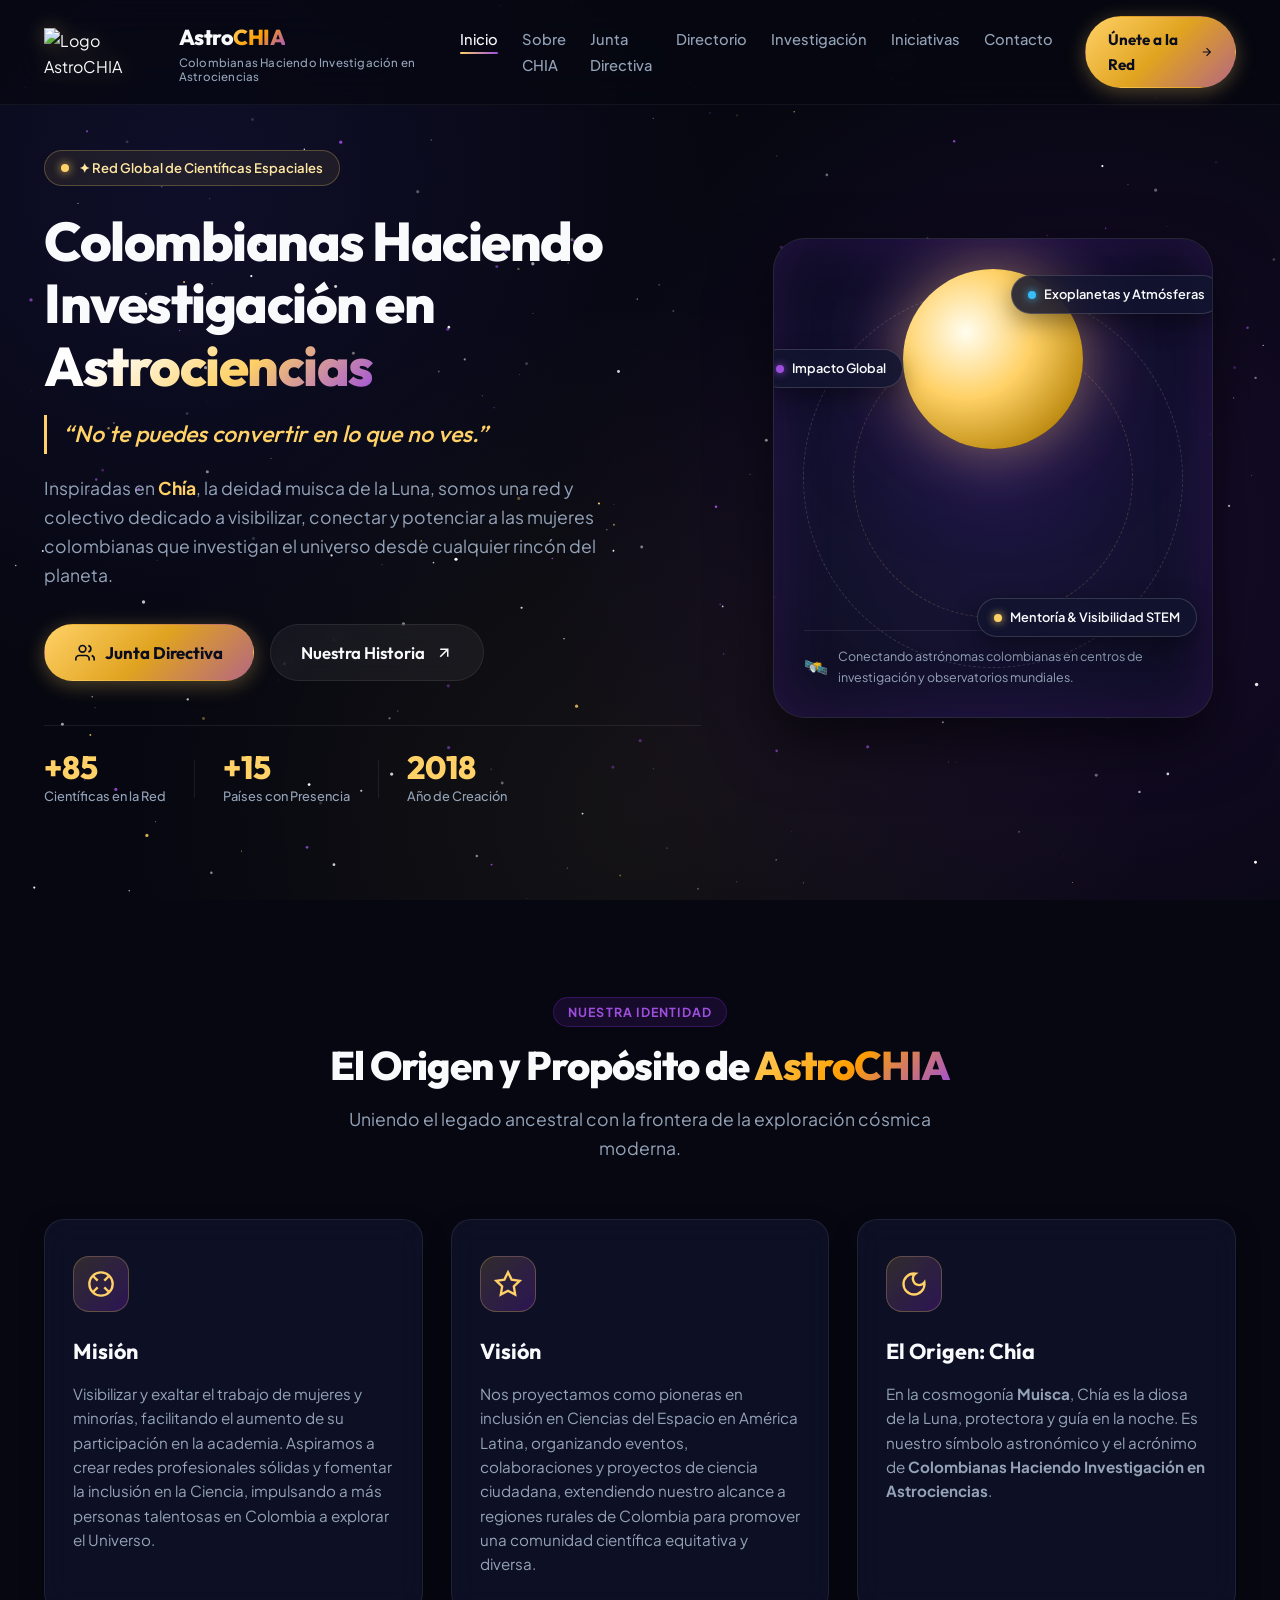
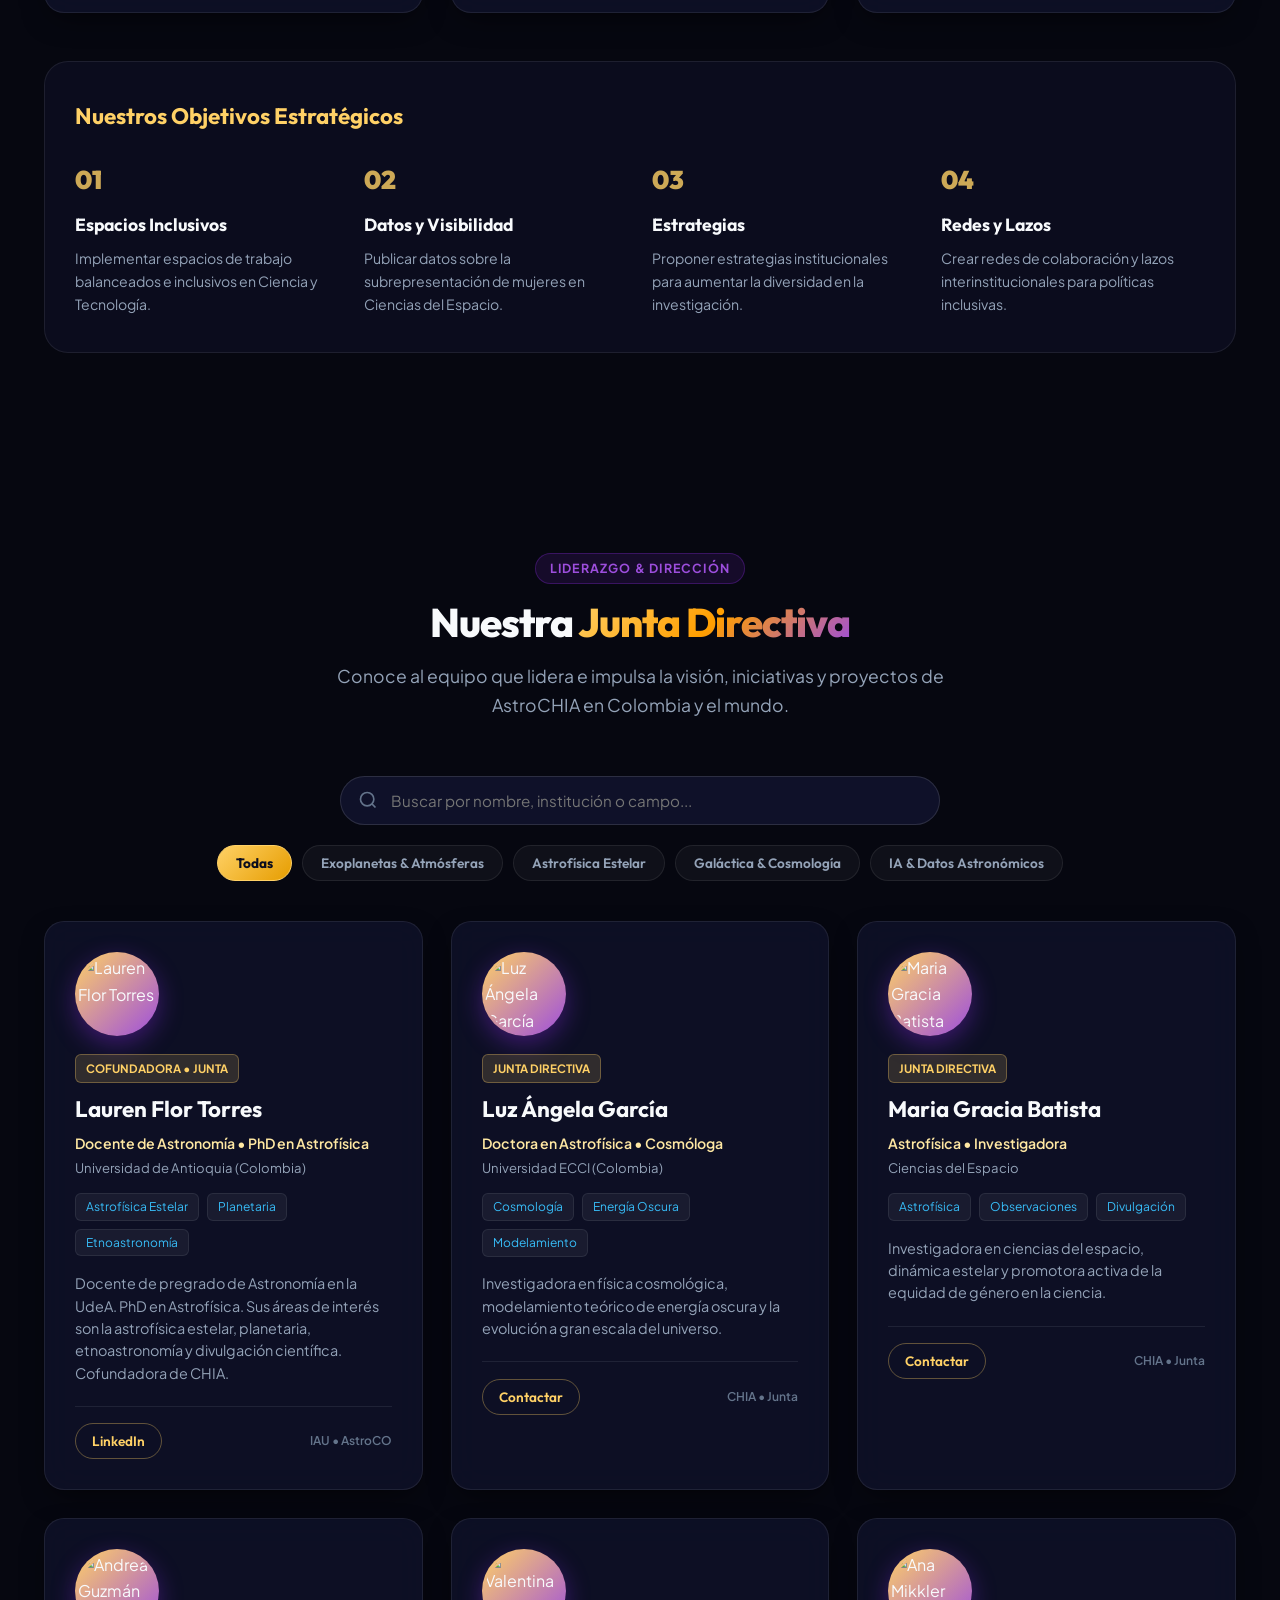
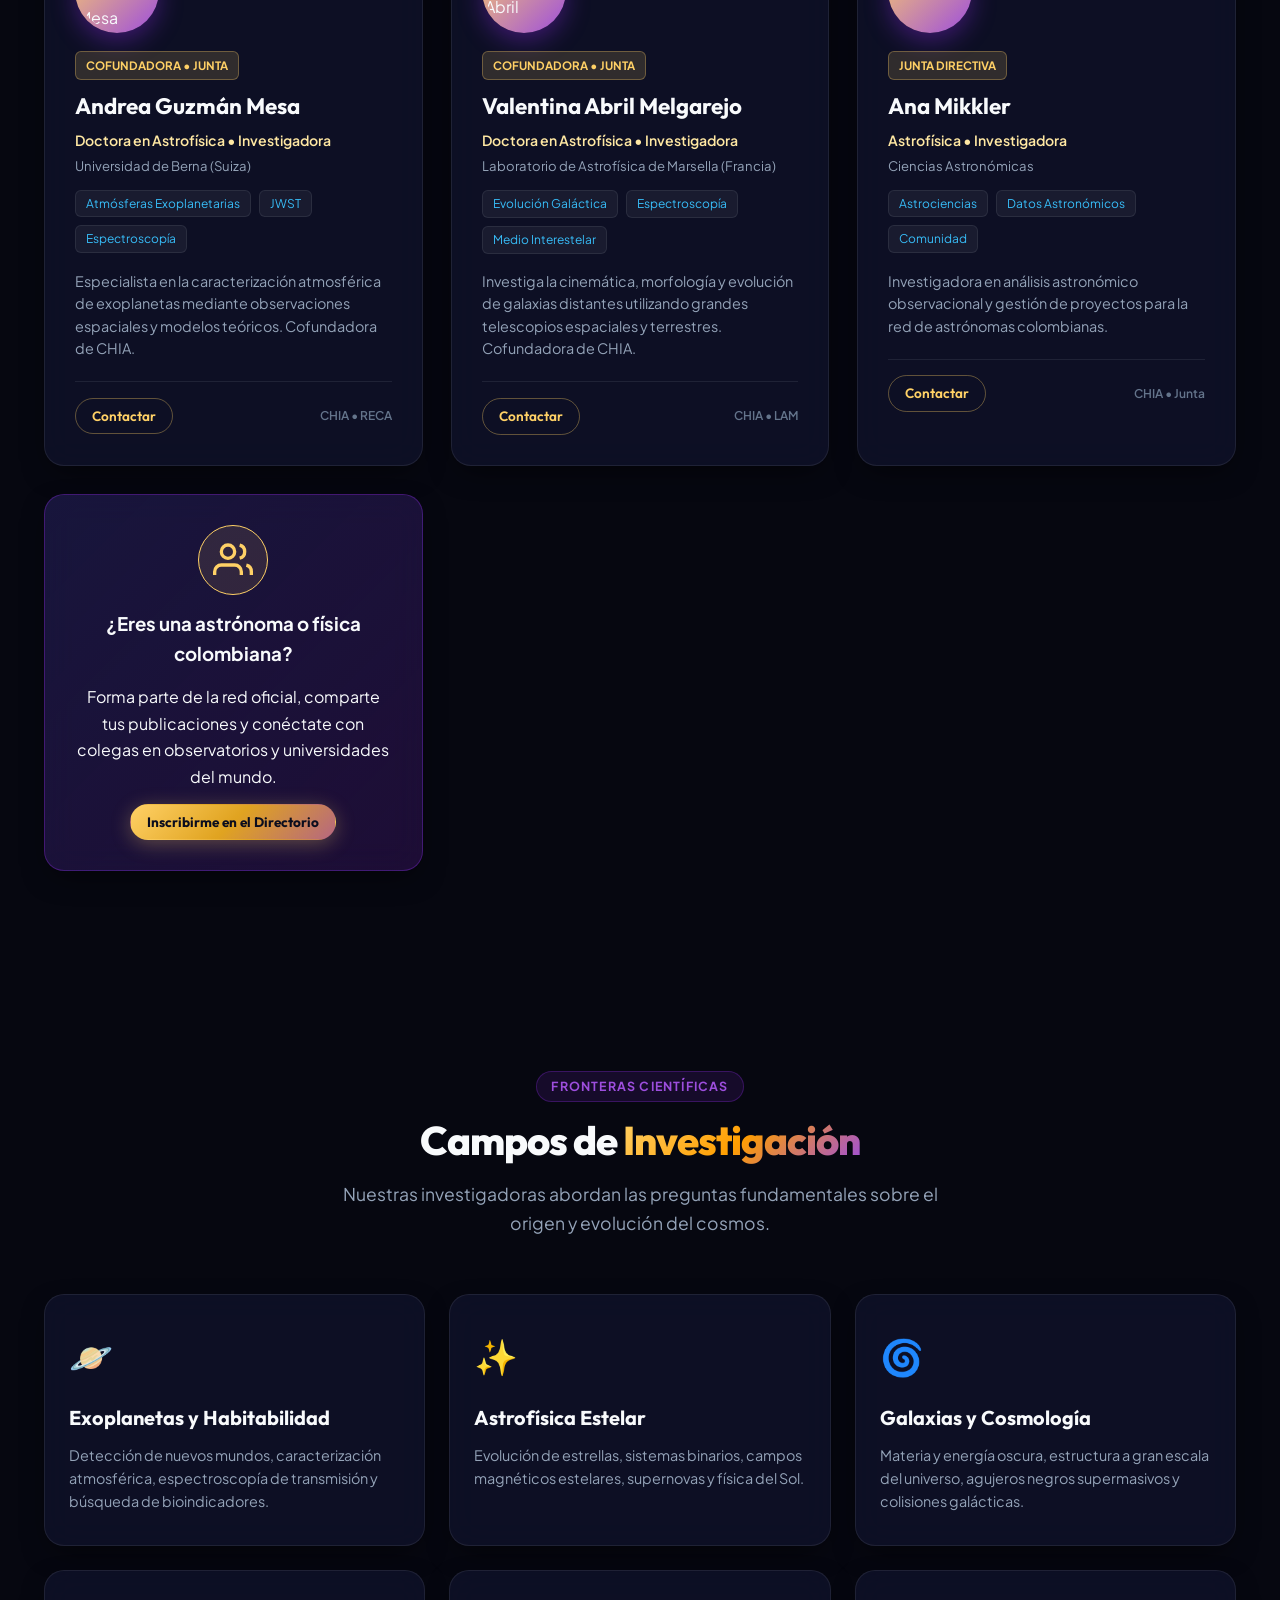
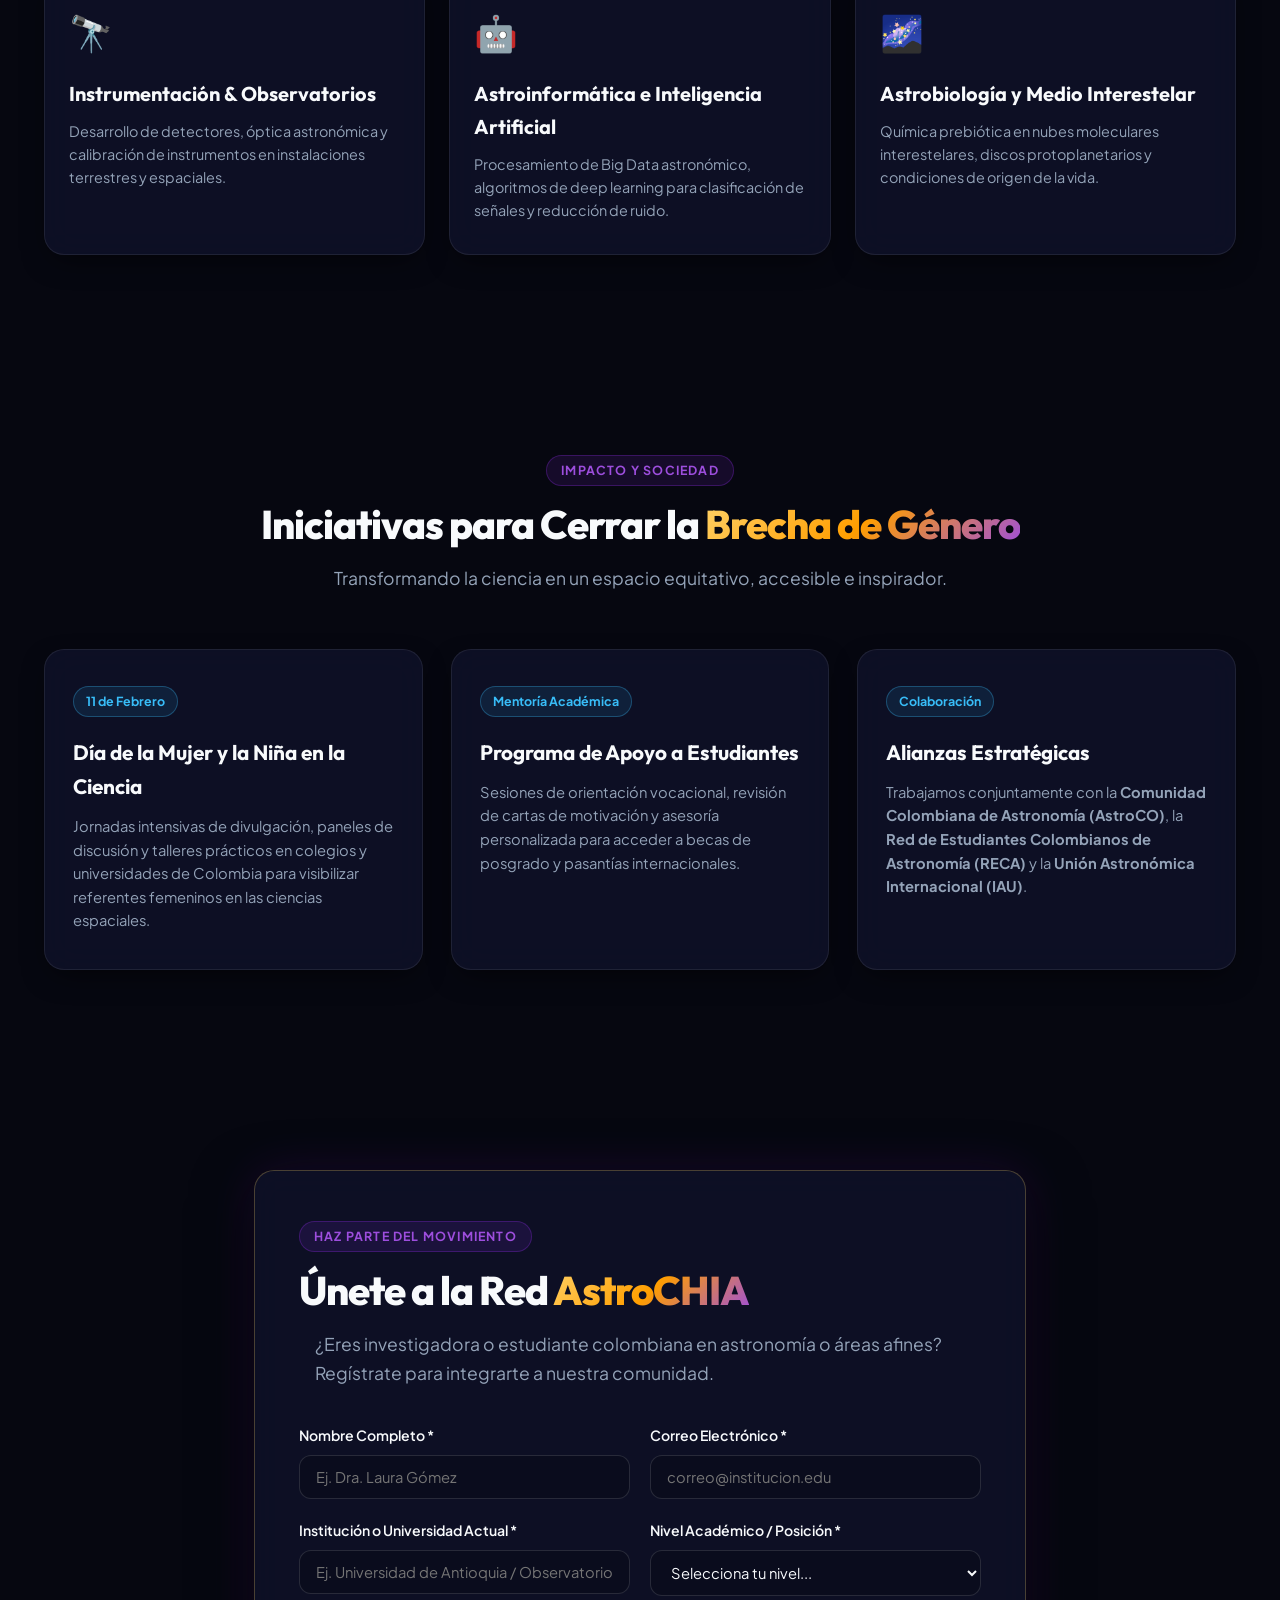
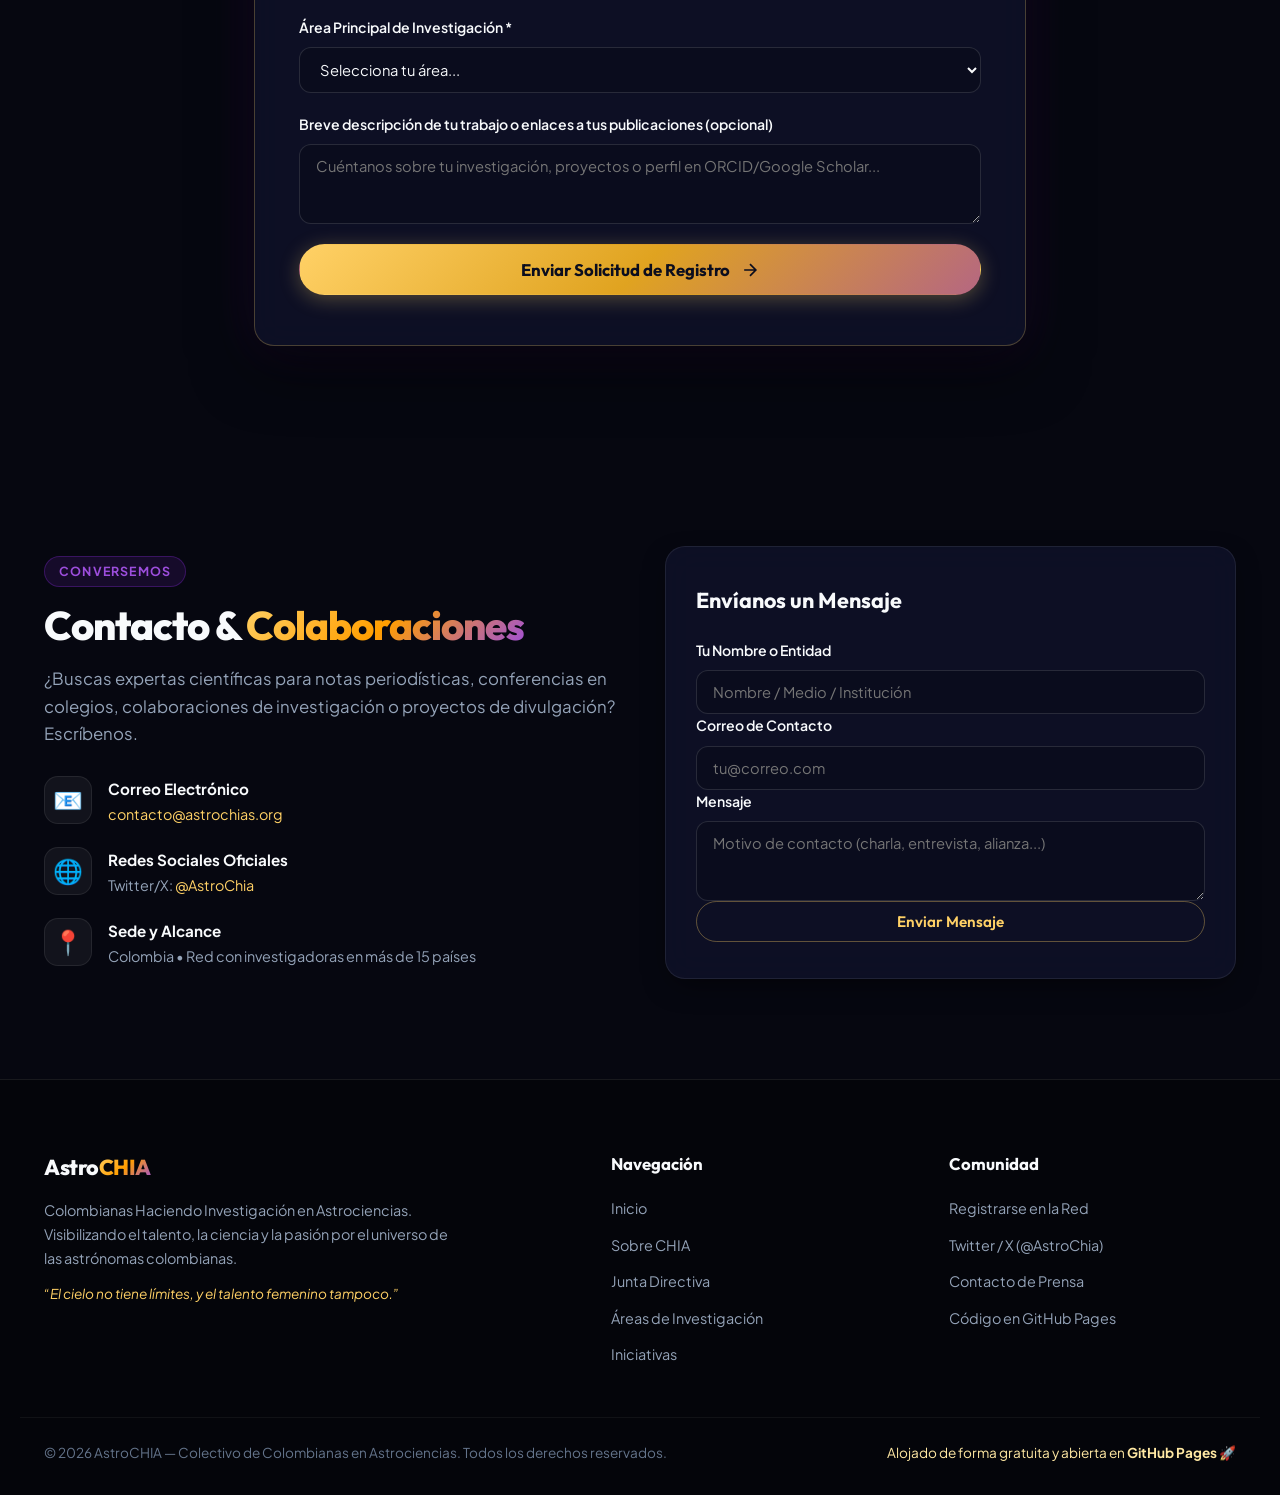
==== commit 3107d27f: "Add files via upload" ====
--- a/index.html
+++ b/index.html
@@ -40,7 +40,7 @@
         <img src="https://raw.githubusercontent.com/astrochiacol/astrochias/main/images/logoCHIA_.png" alt="Logo AstroCHIA" class="official-logo-img">
         <div class="brand-text">
           <span class="brand-name">Astro<span class="gradient-text">CHIA</span></span>
-          <span class="brand-sub">Astrociencias Colombia</span>
+          <span class="brand-sub">Colombianas Haciendo Investigación en Astrociencias</span>
         </div>
       </a>
 
@@ -55,6 +55,7 @@
           <li><a href="#inicio" class="nav-link active" id="link-inicio">Inicio</a></li>
           <li><a href="#sobre-nosotras" class="nav-link" id="link-nosotras">Sobre CHIA</a></li>
           <li><a href="#junta-directiva" class="nav-link" id="link-directorio">Junta Directiva</a></li>
+          <li><a href="directorio.html" class="nav-link">Directorio</a></li>
           <li><a href="#areas" class="nav-link" id="link-areas">Investigación</a></li>
           <li><a href="#iniciativas" class="nav-link" id="link-iniciativas">Iniciativas</a></li>
           <li><a href="#contacto" class="nav-link" id="link-contacto">Contacto</a></li>
@@ -425,7 +426,7 @@
               </div>
               <h3>¿Eres una astrónoma o física colombiana?</h3>
               <p>Forma parte de la red oficial, comparte tus publicaciones y conéctate con colegas en observatorios y universidades del mundo.</p>
-              <a href="#unirse" class="btn btn-primary btn-sm">Inscribirme en el Directorio</a>
+              <a href="directorio.html#registro-directorio" class="btn btn-primary btn-sm">Inscribirme en el Directorio</a>
             </div>
           </article>
 
--- a/styles.css
+++ b/styles.css
@@ -192,11 +192,11 @@
 }
 
 .brand-sub {
-  font-size: 0.68rem;
-  text-transform: uppercase;
-  letter-spacing: 1.5px;
-  color: var(--text-secondary);
-  font-weight: 600;
+  font-size: 0.72rem;
+  letter-spacing: 0.2px;
+  color: var(--text-secondary);
+  font-weight: 500;
+  line-height: 1.2;
 }
 
 .nav-menu {
@@ -1386,3 +1386,178 @@
     height: 140px;
   }
 }
+
+/* ==========================================================================
+   Página Adicional: Directorio de Científicas
+   ========================================================================== */
+.directory-hero {
+  padding-top: 150px;
+  padding-bottom: 40px;
+}
+
+.directory-hero-actions {
+  display: flex;
+  justify-content: center;
+  gap: 16px;
+  margin-top: 30px;
+  flex-wrap: wrap;
+}
+
+.directory-controls-box {
+  padding: 24px;
+  margin-bottom: 36px;
+}
+
+.directory-meta-bar {
+  display: flex;
+  align-items: center;
+  justify-content: space-between;
+  margin-top: 20px;
+  gap: 16px;
+  flex-wrap: wrap;
+}
+
+.results-counter {
+  font-size: 0.88rem;
+  color: var(--text-secondary);
+  font-weight: 600;
+}
+
+.directory-cards-grid {
+  display: grid;
+  grid-template-columns: repeat(auto-fill, minmax(340px, 1fr));
+  gap: 24px;
+  margin-bottom: 60px;
+}
+
+.scientist-card-simple {
+  padding: 26px;
+  display: flex;
+  flex-direction: column;
+  transition: var(--transition-smooth);
+}
+
+.scientist-card-simple:hover {
+  transform: translateY(-4px);
+}
+
+.card-simple-header {
+  display: flex;
+  align-items: center;
+  gap: 16px;
+  margin-bottom: 16px;
+}
+
+.card-avatar-initials {
+  width: 72px;
+  height: 72px;
+  border-radius: 50%;
+  background: linear-gradient(135deg, var(--indigo-deep), var(--purple-nebula));
+  display: flex;
+  align-items: center;
+  justify-content: center;
+  font-family: var(--font-heading);
+  font-size: 1.35rem;
+  font-weight: 800;
+  color: #fff;
+  border: 2px solid var(--border-glow);
+  box-shadow: 0 4px 16px rgba(138, 43, 226, 0.3);
+  flex-shrink: 0;
+}
+
+.card-title-group {
+  display: flex;
+  flex-direction: column;
+}
+
+.scientist-card-name {
+  font-family: var(--font-heading);
+  font-size: 1.25rem;
+  font-weight: 700;
+  color: var(--text-primary);
+  line-height: 1.2;
+  margin-bottom: 3px;
+}
+
+.scientist-card-degree {
+  font-size: 0.82rem;
+  color: var(--gold-lunar);
+  font-weight: 600;
+}
+
+.scientist-card-role {
+  font-size: 0.8rem;
+  color: var(--text-secondary);
+}
+
+.card-institution-row {
+  display: flex;
+  align-items: center;
+  gap: 8px;
+  font-size: 0.85rem;
+  color: var(--cyan-cosmic);
+  margin-bottom: 14px;
+  padding: 6px 12px;
+  background: rgba(56, 189, 248, 0.08);
+  border-radius: 8px;
+  border: 1px solid rgba(56, 189, 248, 0.15);
+}
+
+.card-simple-footer {
+  display: flex;
+  align-items: center;
+  gap: 10px;
+  margin-top: auto;
+  padding-top: 14px;
+  border-top: 1px solid var(--border-glass);
+}
+
+.contact-pill-btn {
+  display: inline-flex;
+  align-items: center;
+  gap: 6px;
+  padding: 6px 14px;
+  border-radius: 9999px;
+  background: rgba(255, 255, 255, 0.06);
+  border: 1px solid var(--border-glass);
+  color: var(--text-primary);
+  text-decoration: none;
+  font-size: 0.8rem;
+  font-weight: 600;
+  transition: var(--transition-smooth);
+}
+
+.contact-pill-btn:hover {
+  background: rgba(255, 209, 102, 0.15);
+  border-color: var(--gold-lunar);
+  color: #fff;
+}
+
+.no-results-box {
+  text-align: center;
+  padding: 60px 30px;
+  margin-bottom: 60px;
+}
+
+.no-results-icon {
+  font-size: 3rem;
+  margin-bottom: 12px;
+}
+
+.photo-upload-wrapper input[type="file"] {
+  background: rgba(11, 13, 30, 0.7);
+  padding: 10px;
+  border-radius: 10px;
+  border: 1px dashed var(--border-glass);
+  color: var(--text-secondary);
+  font-size: 0.85rem;
+  width: 100%;
+}
+
+.upload-hint {
+  display: block;
+  margin-top: 6px;
+  color: var(--text-muted);
+  font-size: 0.78rem;
+}
+
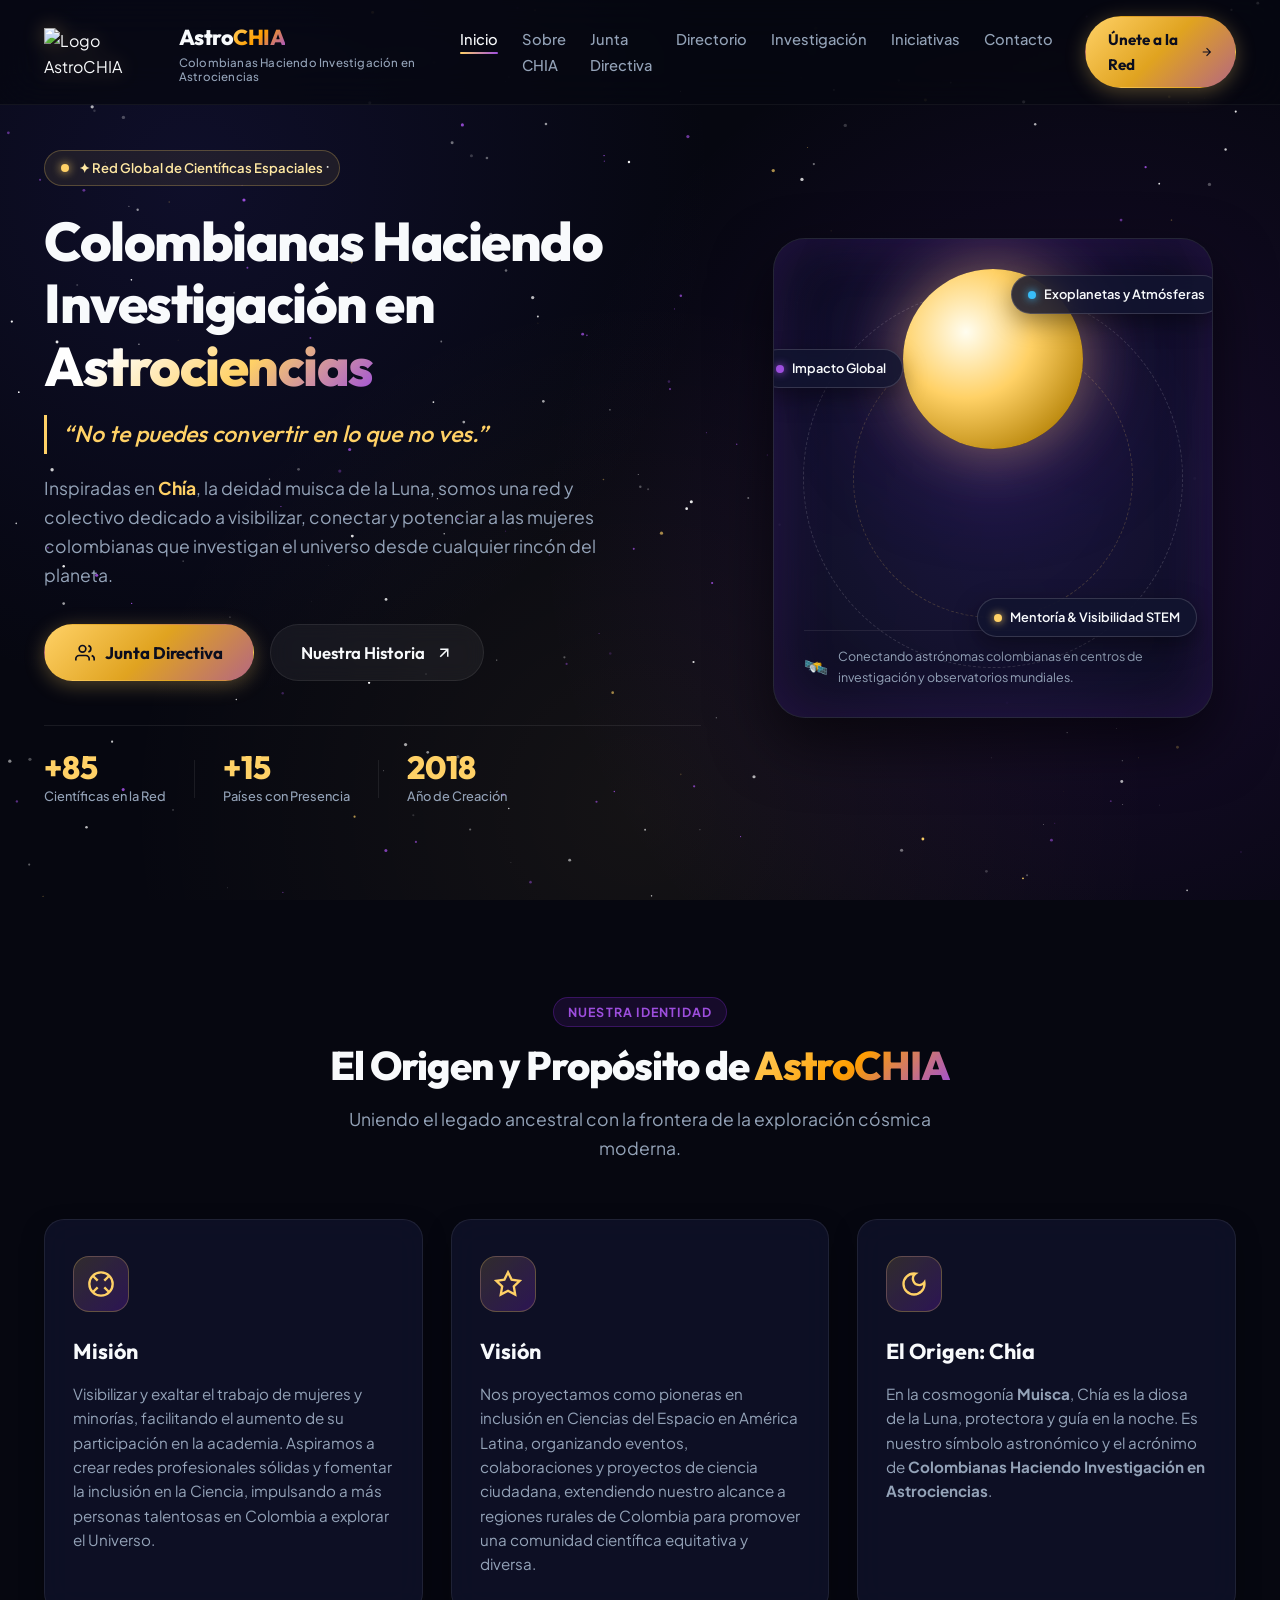
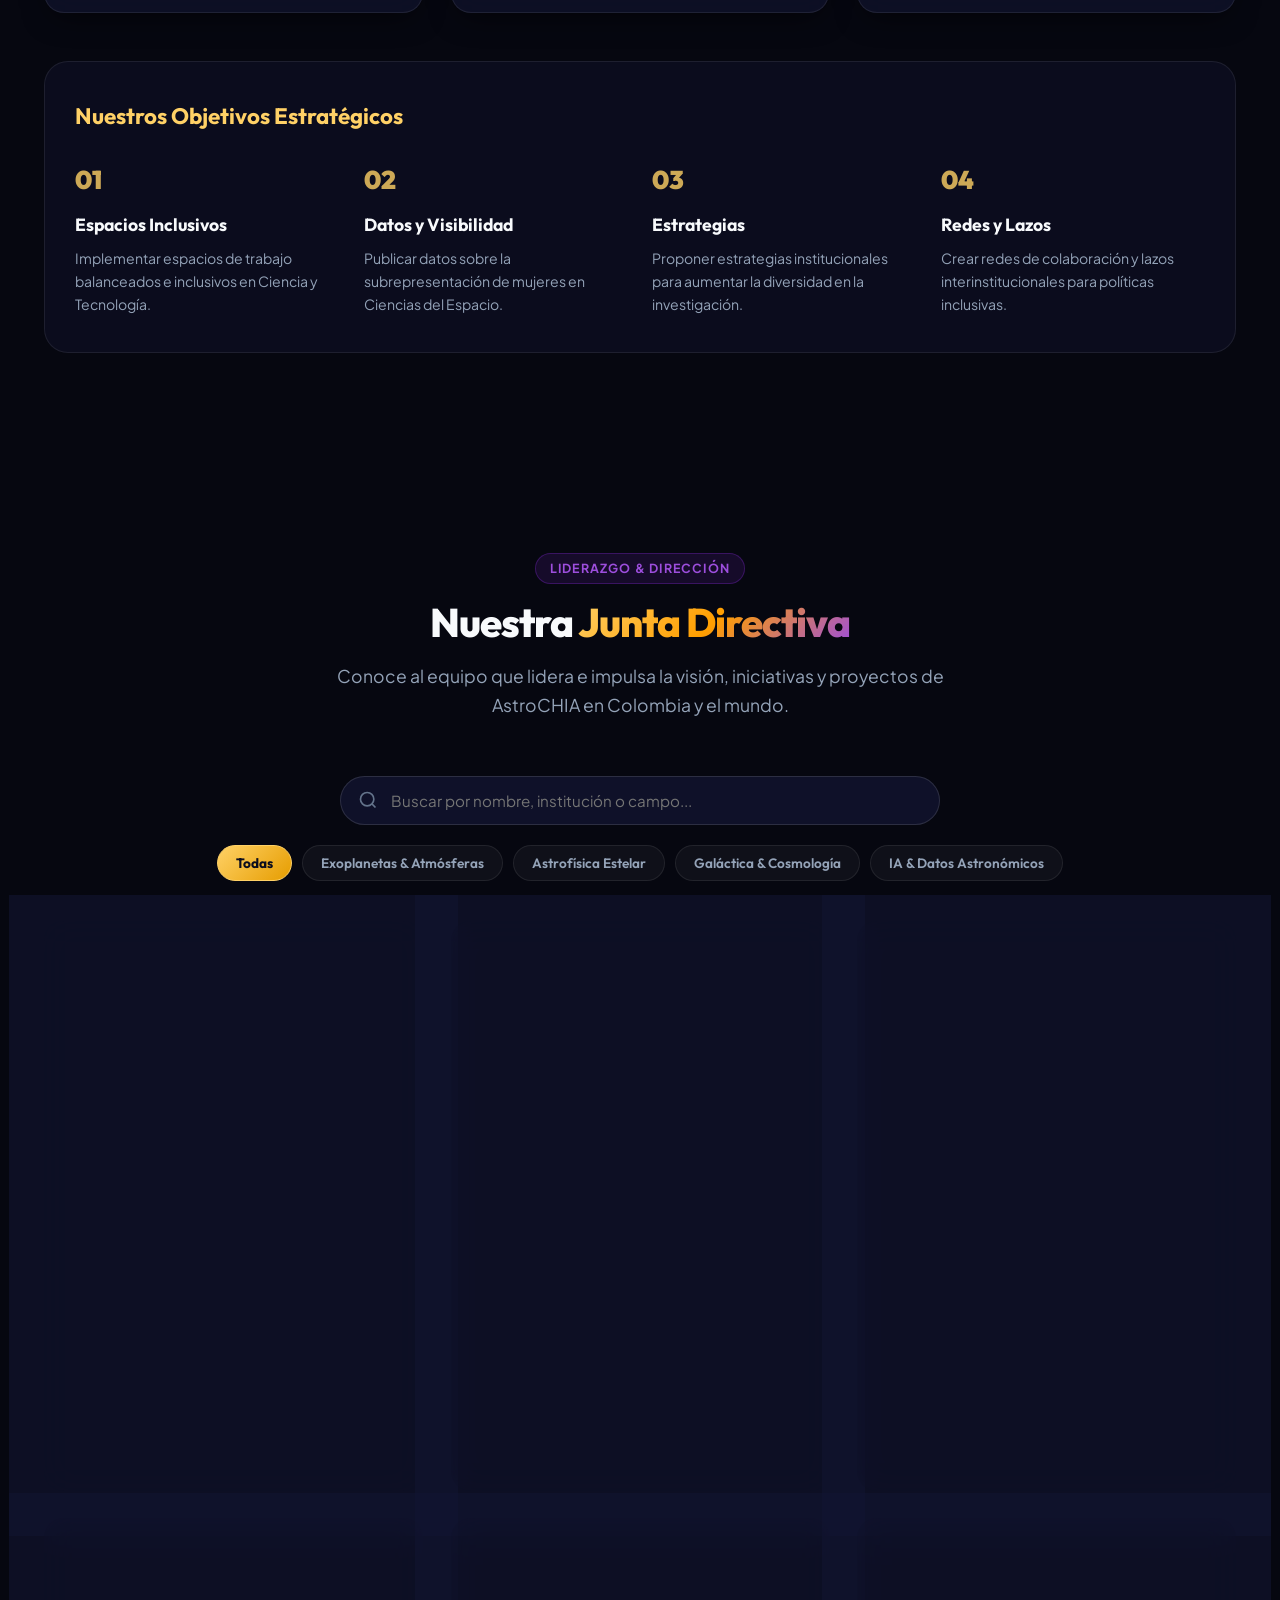
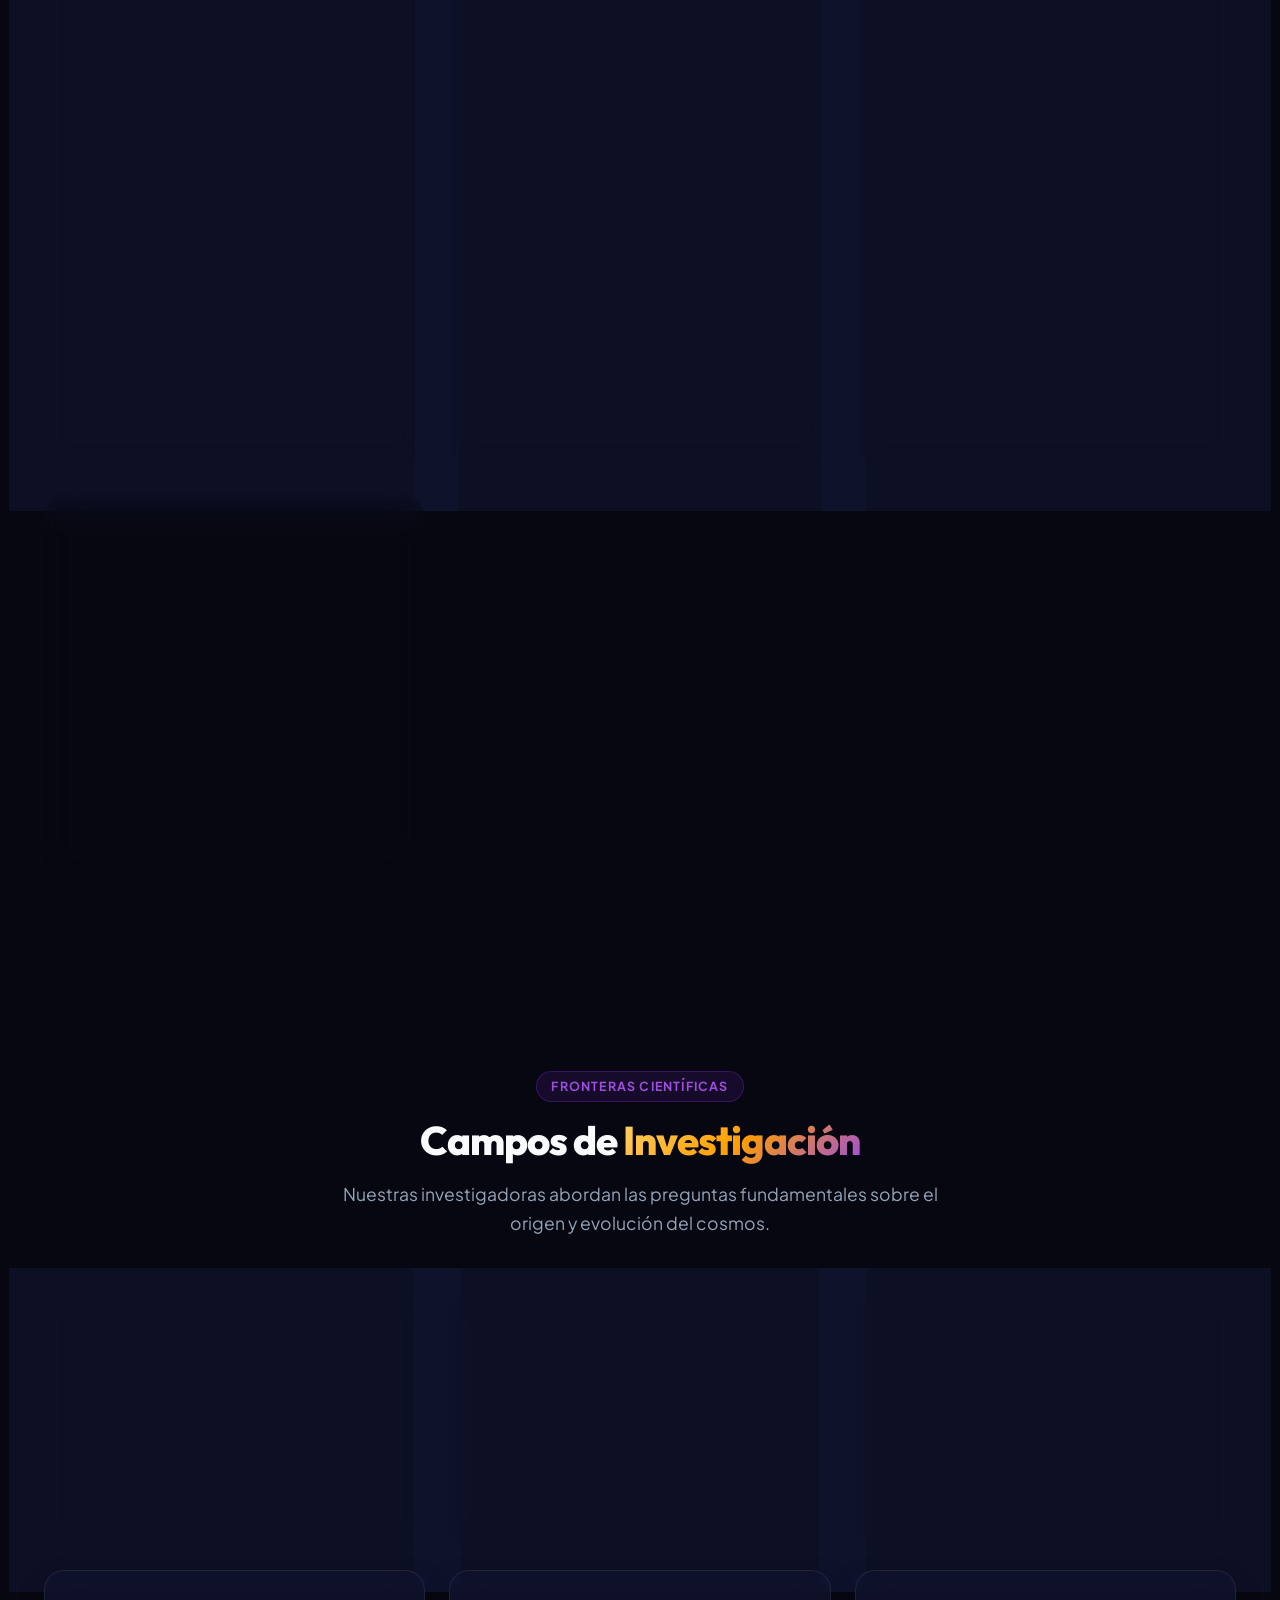
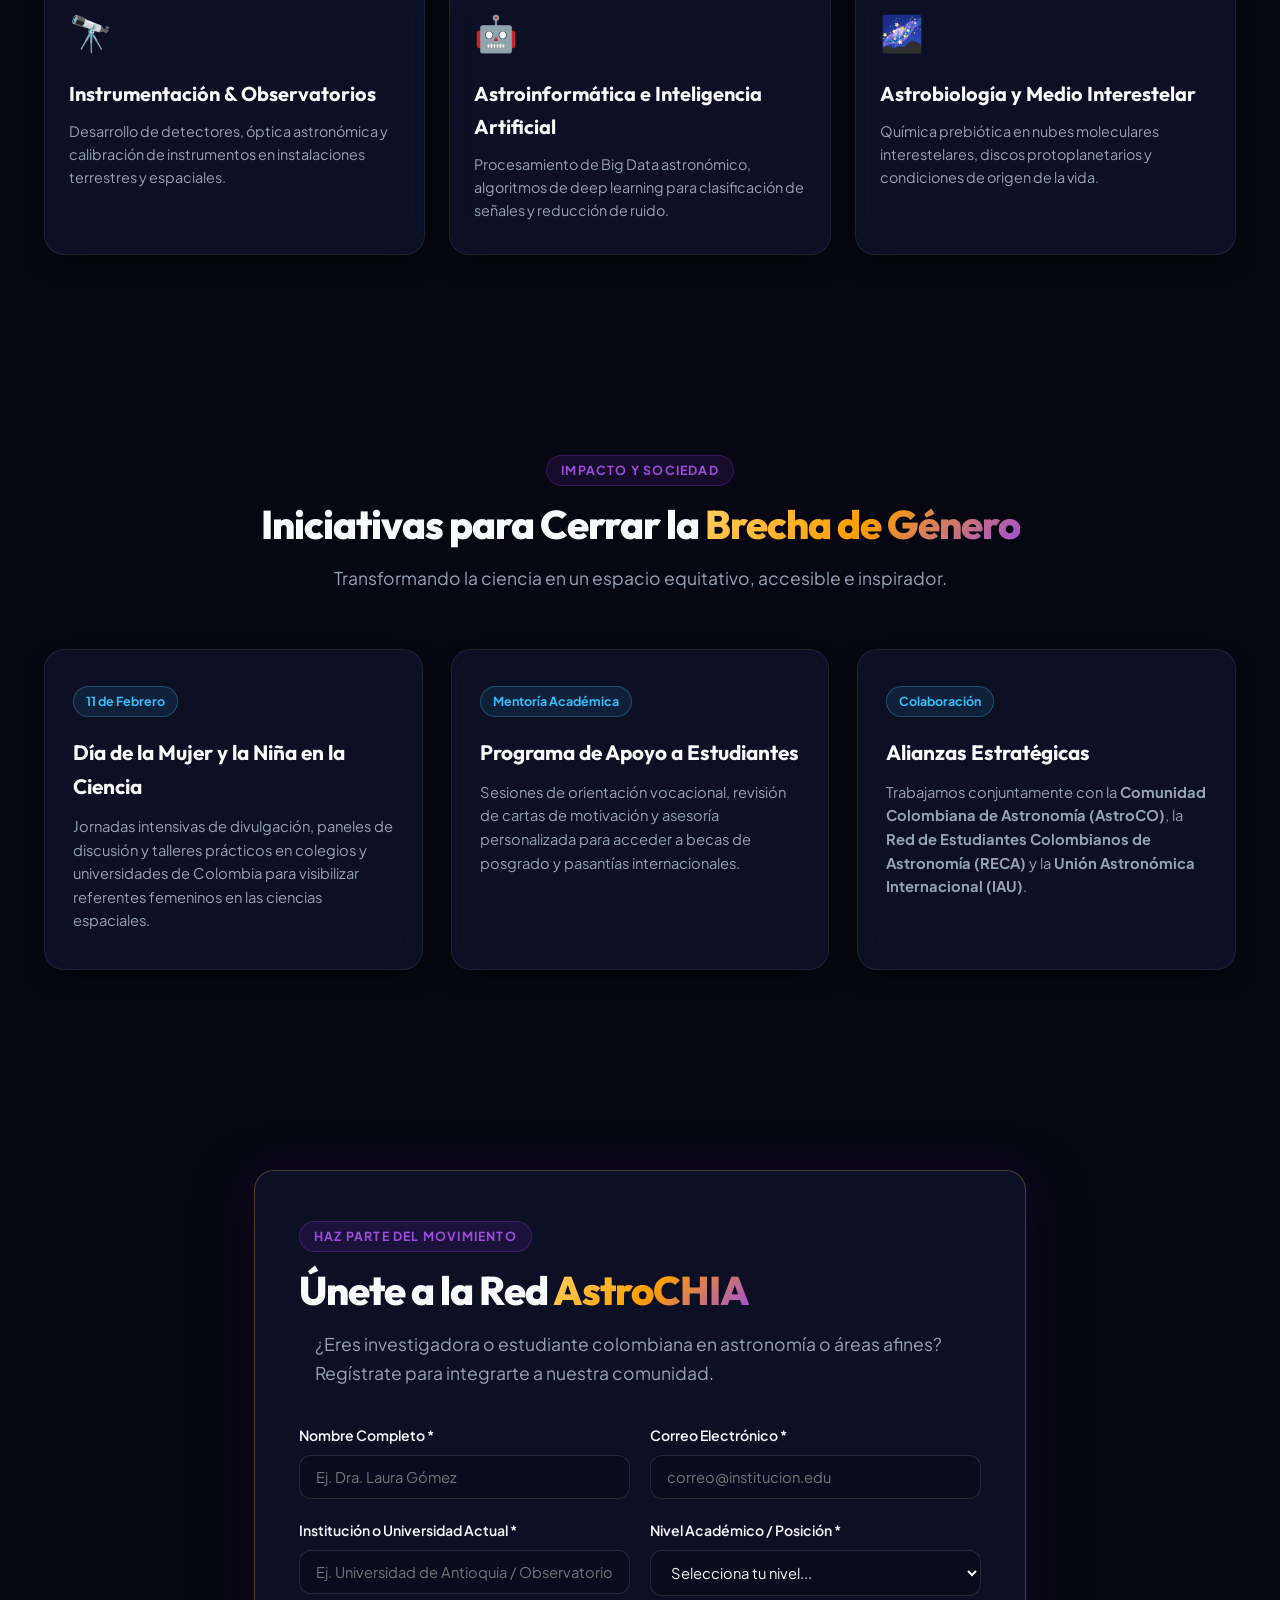
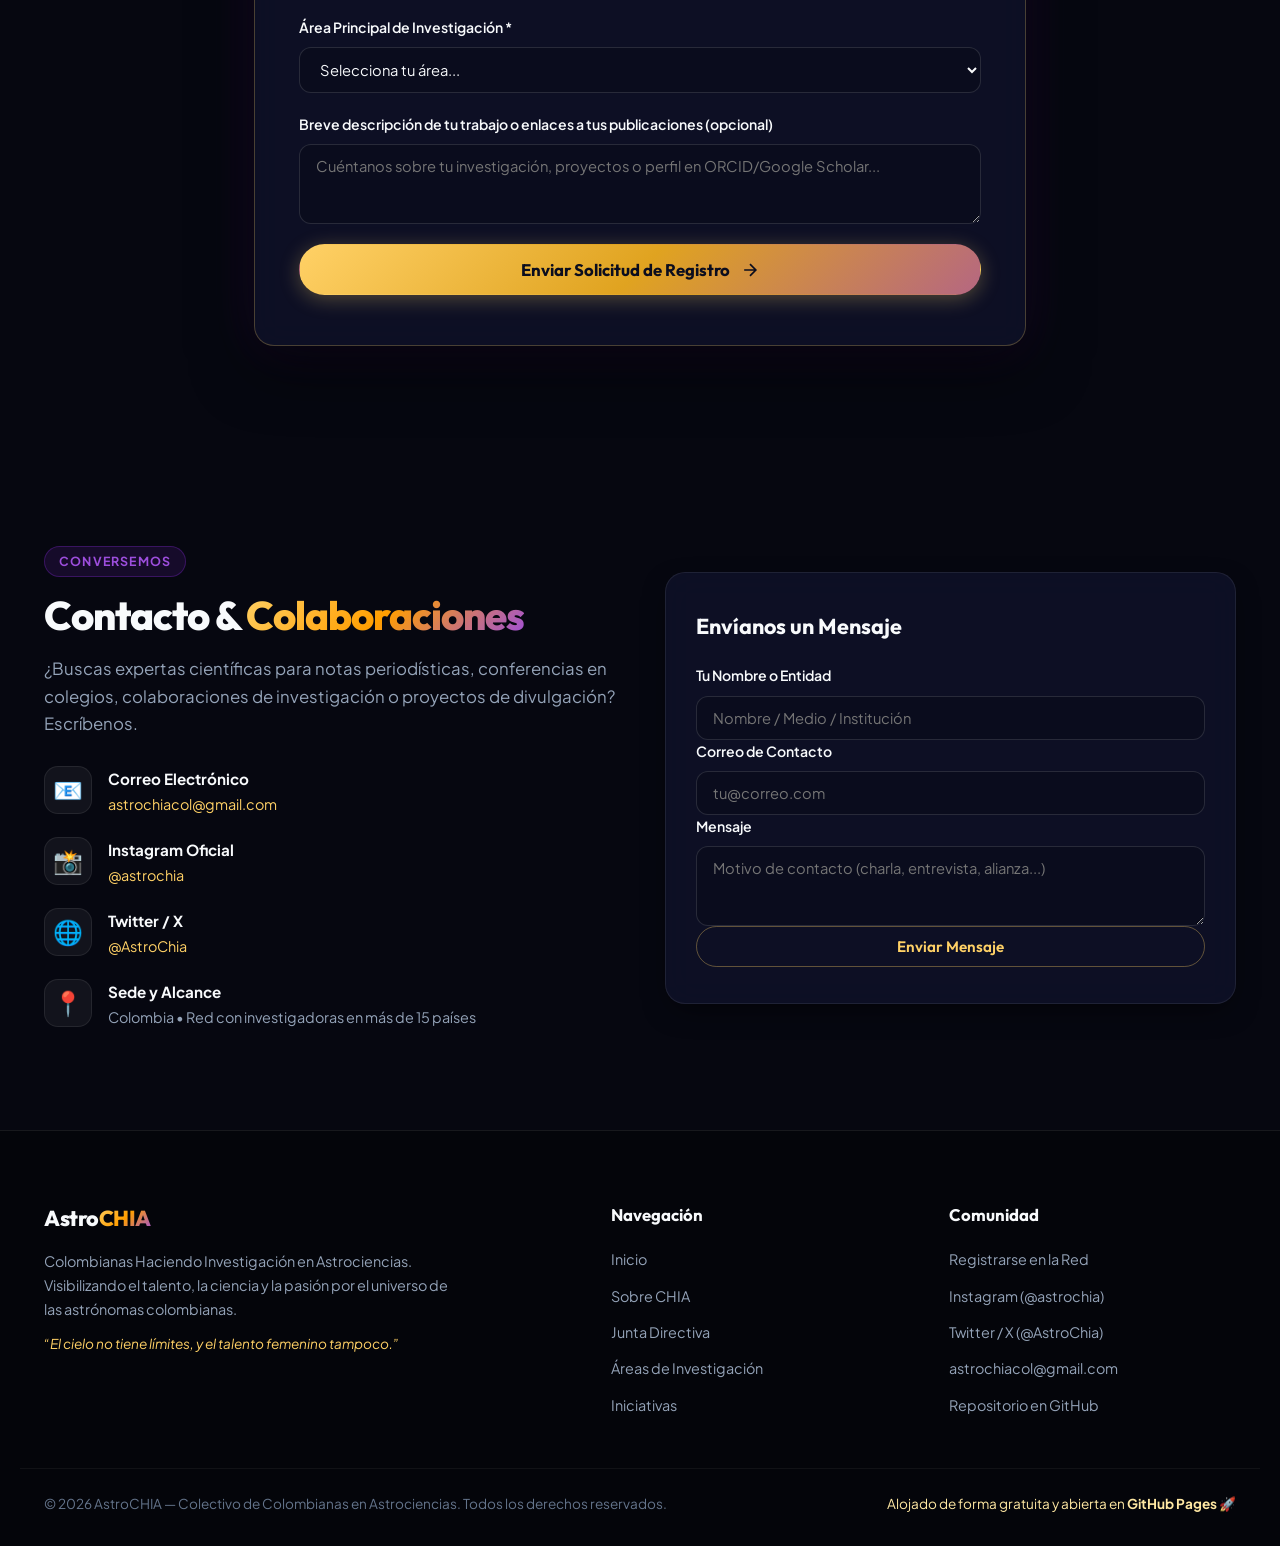
==== commit 3deb159b: "Actualizar correo e Instagram oficiales en index, directorio y README" ====
--- a/index.html
+++ b/index.html
@@ -611,15 +611,23 @@
               <div class="contact-icon">📧</div>
               <div>
                 <strong>Correo Electrónico</strong>
-                <p><a href="mailto:contacto@astrochias.org">contacto@astrochias.org</a></p>
+                <p><a href="mailto:astrochiacol@gmail.com">astrochiacol@gmail.com</a></p>
+              </div>
+            </div>
+
+            <div class="contact-item">
+              <div class="contact-icon">📸</div>
+              <div>
+                <strong>Instagram Oficial</strong>
+                <p><a href="https://www.instagram.com/astrochia" target="_blank" rel="noopener">@astrochia</a></p>
               </div>
             </div>
 
             <div class="contact-item">
               <div class="contact-icon">🌐</div>
               <div>
-                <strong>Redes Sociales Oficiales</strong>
-                <p>Twitter/X: <a href="https://twitter.com/AstroChia" target="_blank" rel="noopener">@AstroChia</a></p>
+                <strong>Twitter / X</strong>
+                <p><a href="https://twitter.com/AstroChia" target="_blank" rel="noopener">@AstroChia</a></p>
               </div>
             </div>
 
@@ -687,9 +695,10 @@
         <h4>Comunidad</h4>
         <ul>
           <li><a href="#unirse">Registrarse en la Red</a></li>
+          <li><a href="https://www.instagram.com/astrochia" target="_blank" rel="noopener">Instagram (@astrochia)</a></li>
           <li><a href="https://twitter.com/AstroChia" target="_blank" rel="noopener">Twitter / X (@AstroChia)</a></li>
-          <li><a href="#contacto">Contacto de Prensa</a></li>
-          <li><a href="https://github.com" target="_blank" rel="noopener">Código en GitHub Pages</a></li>
+          <li><a href="mailto:astrochiacol@gmail.com">astrochiacol@gmail.com</a></li>
+          <li><a href="https://github.com/astrochiacol/chia" target="_blank" rel="noopener">Repositorio en GitHub</a></li>
         </ul>
       </div>
     </div>
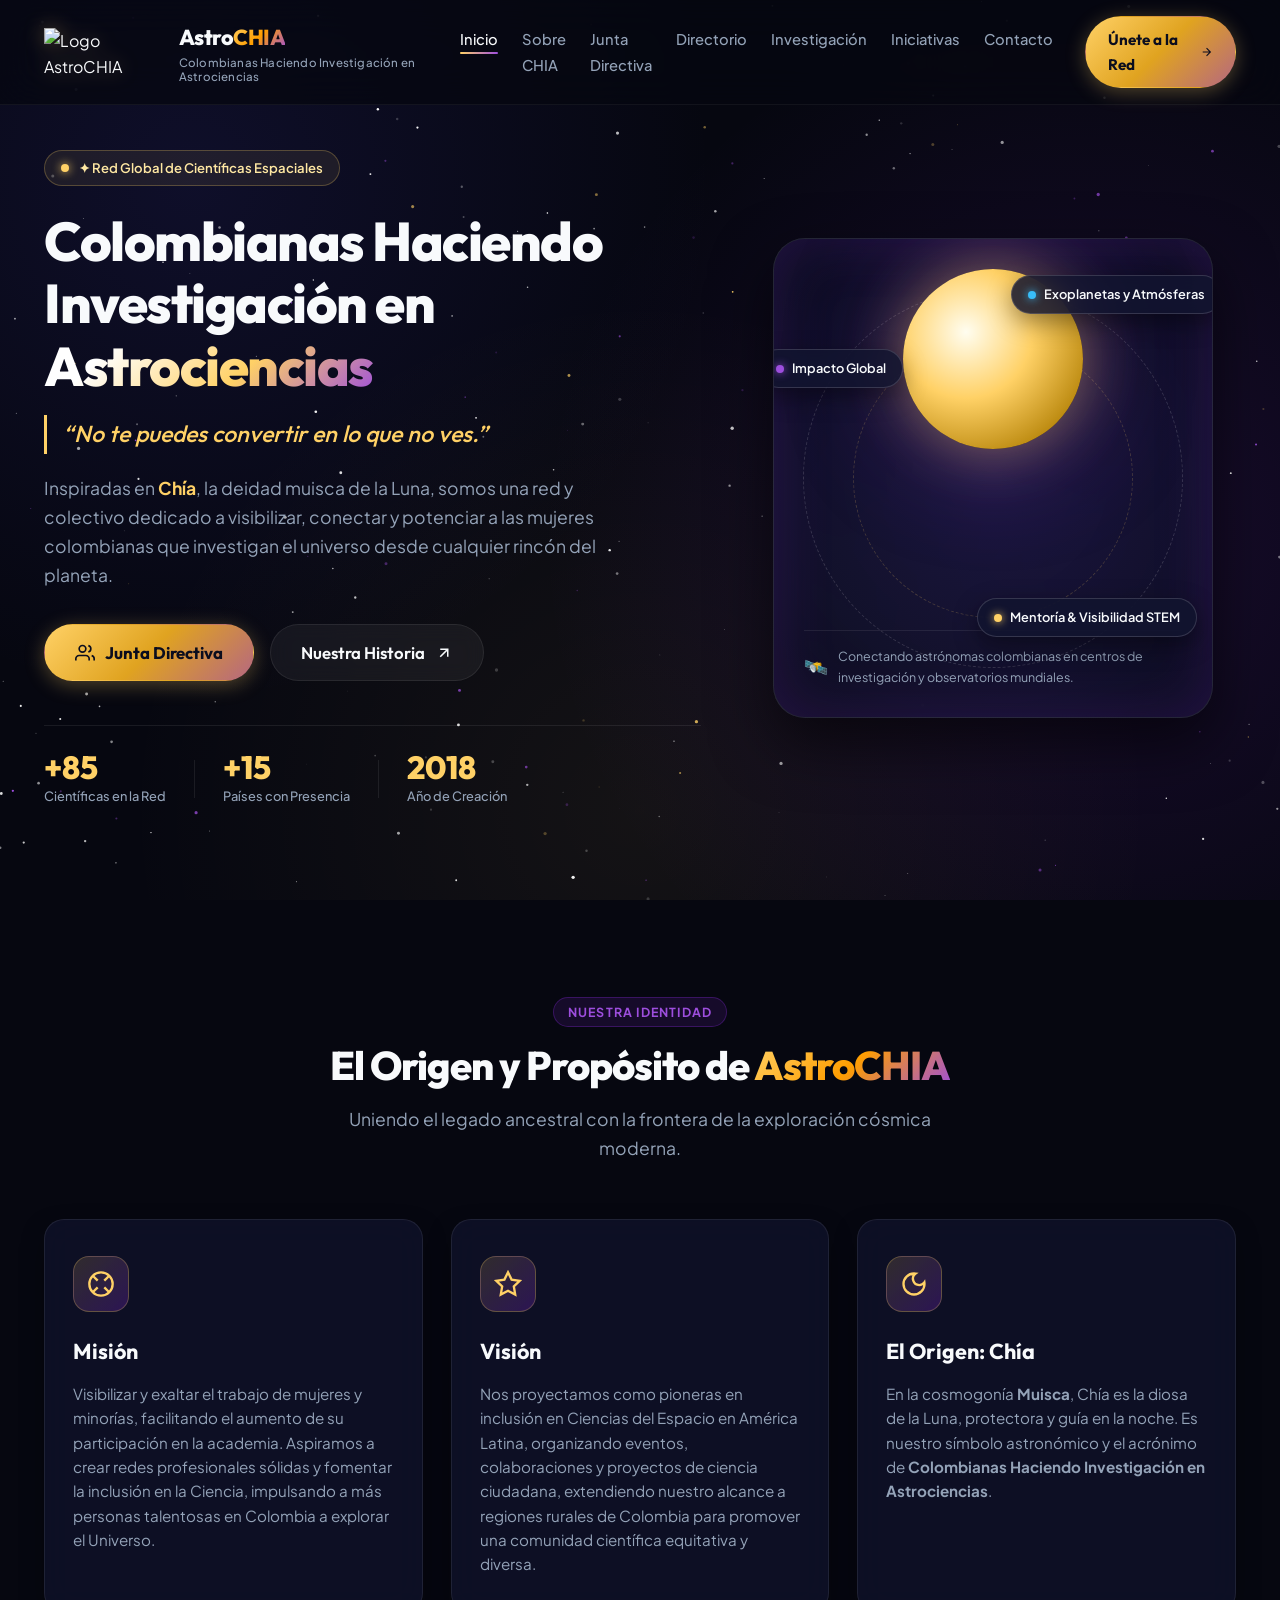
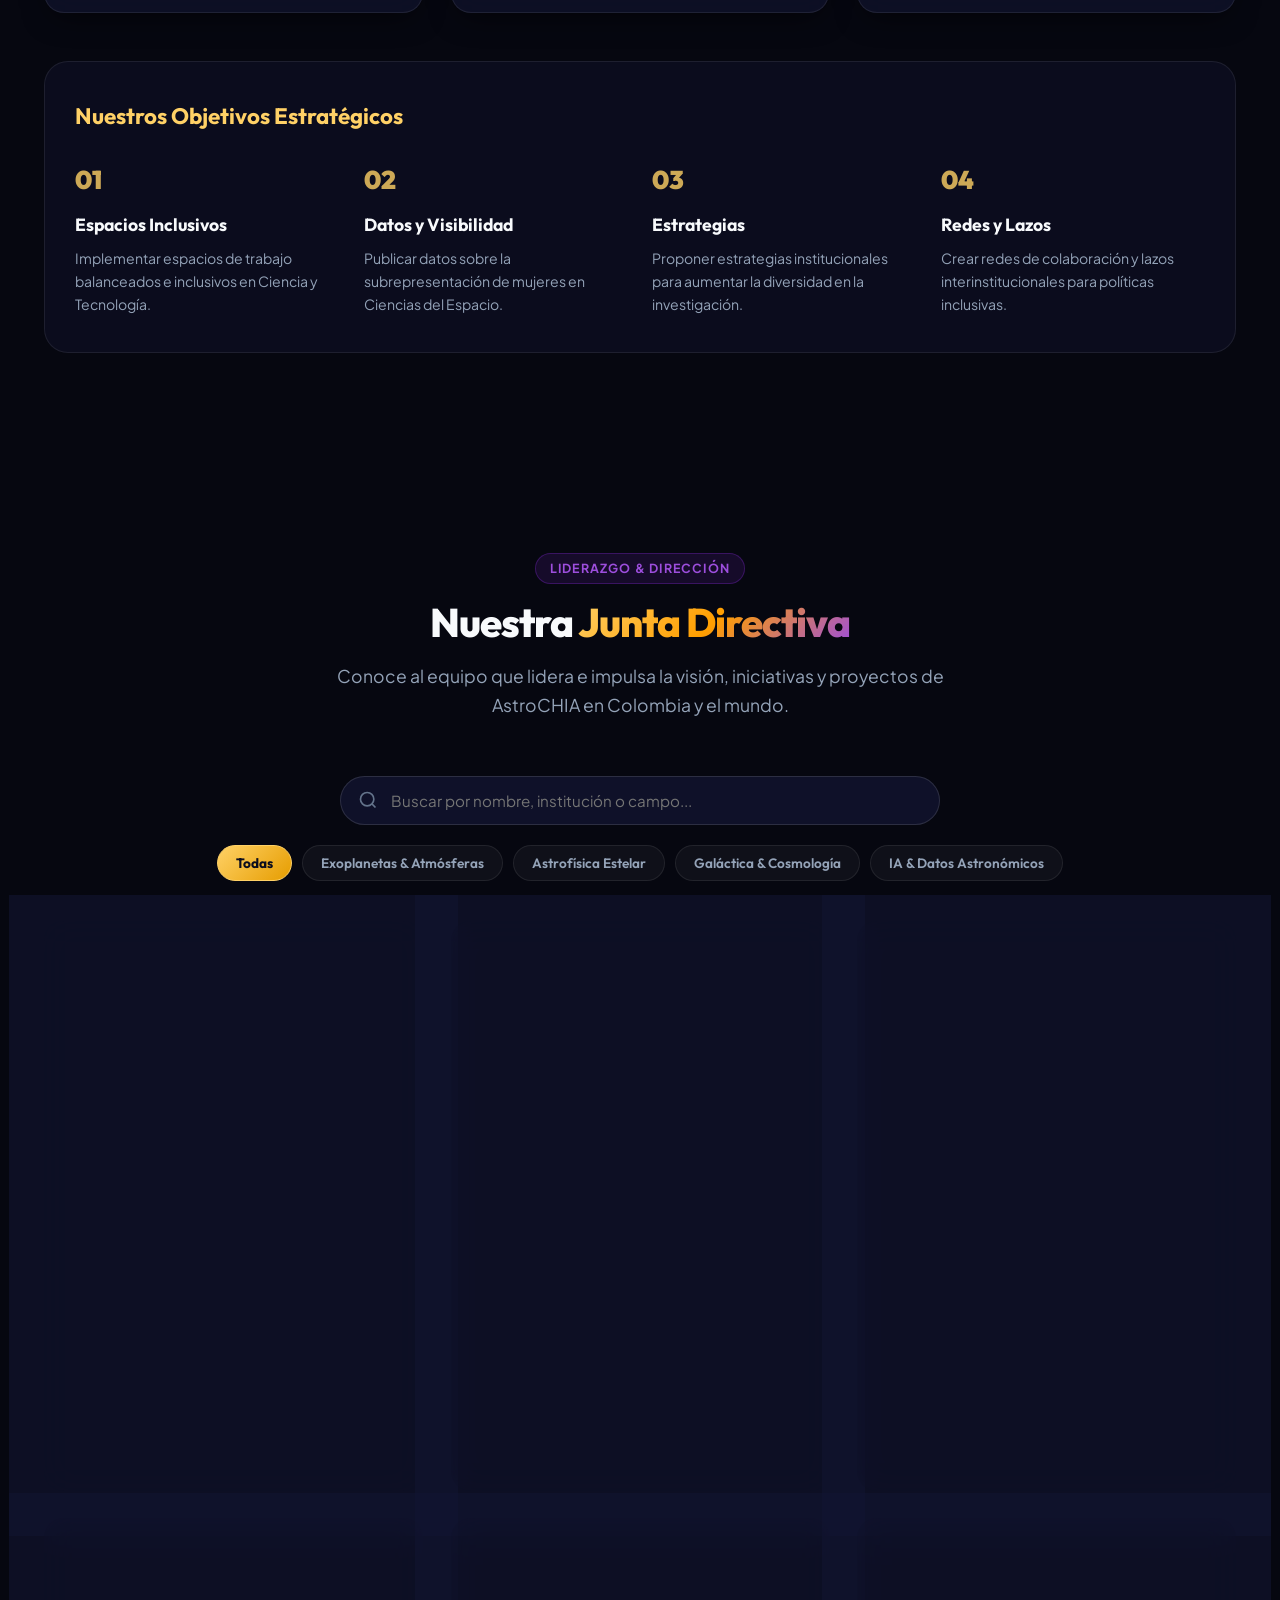
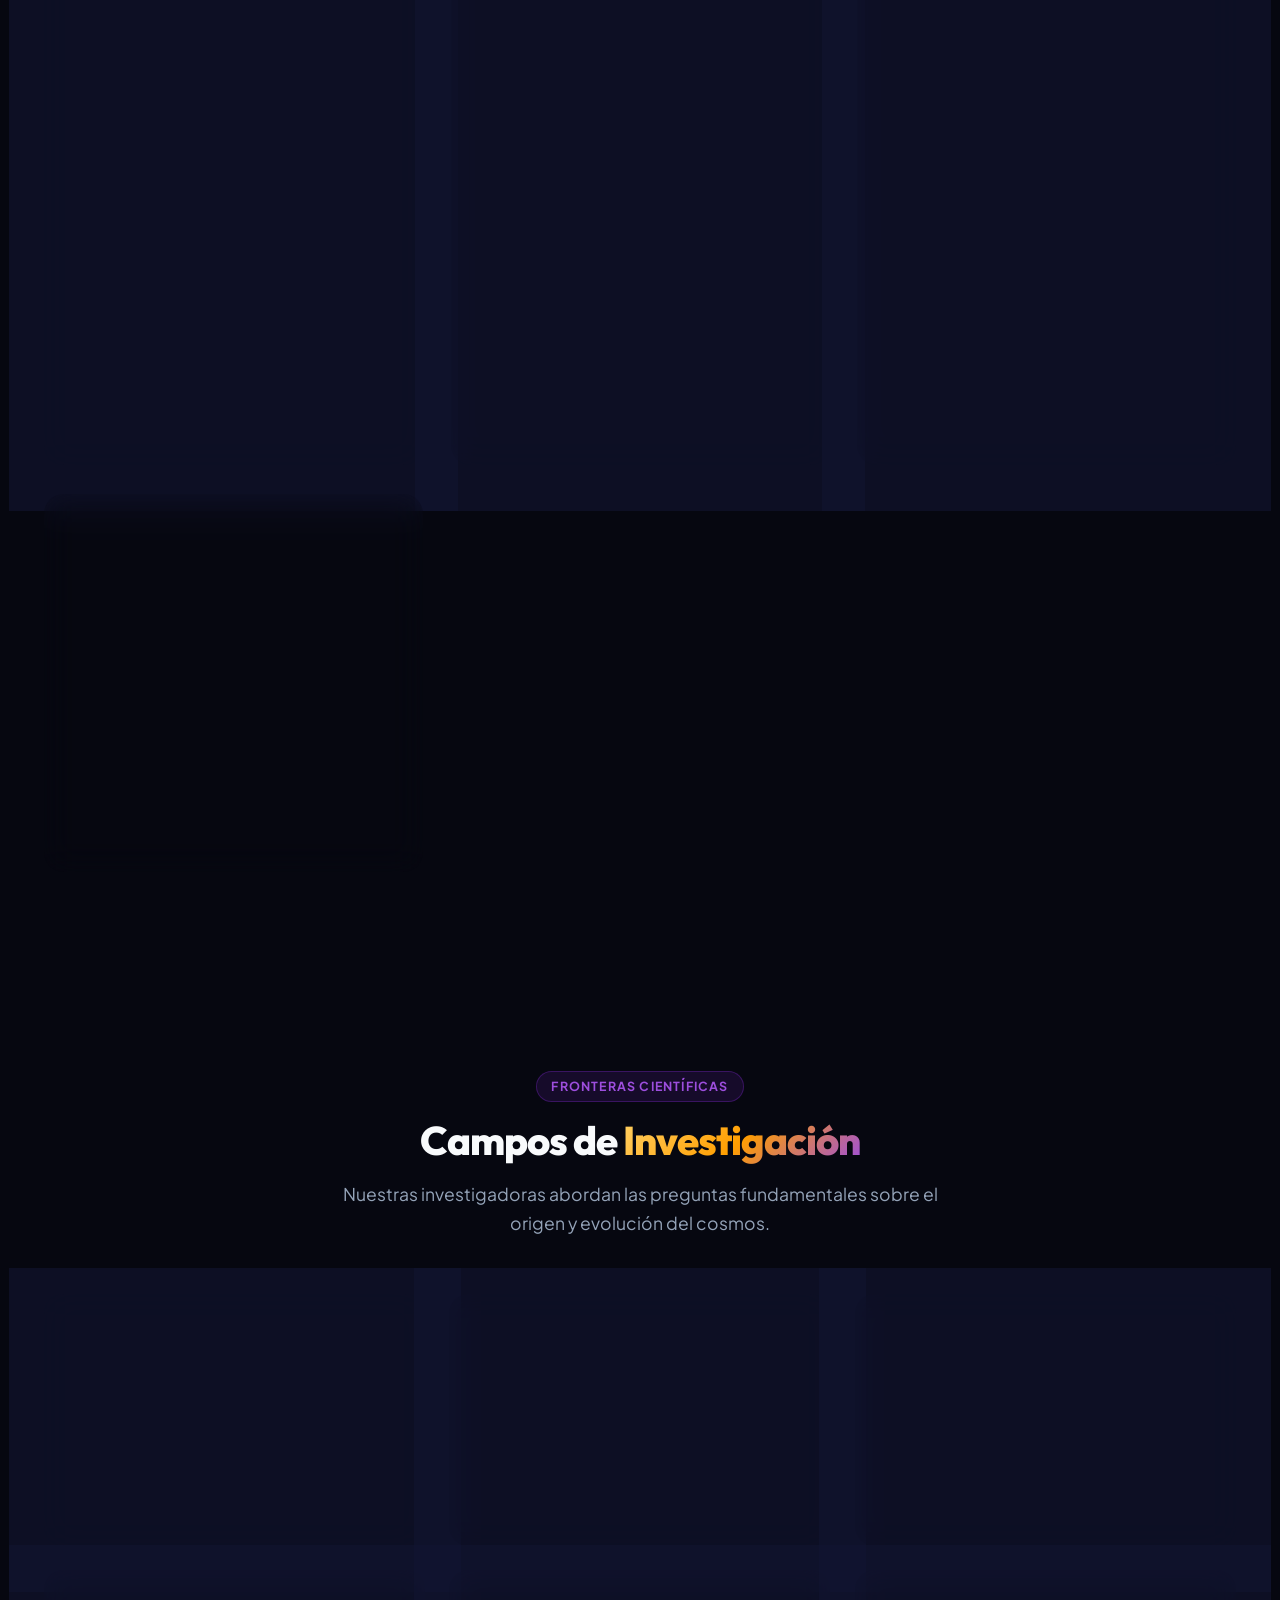
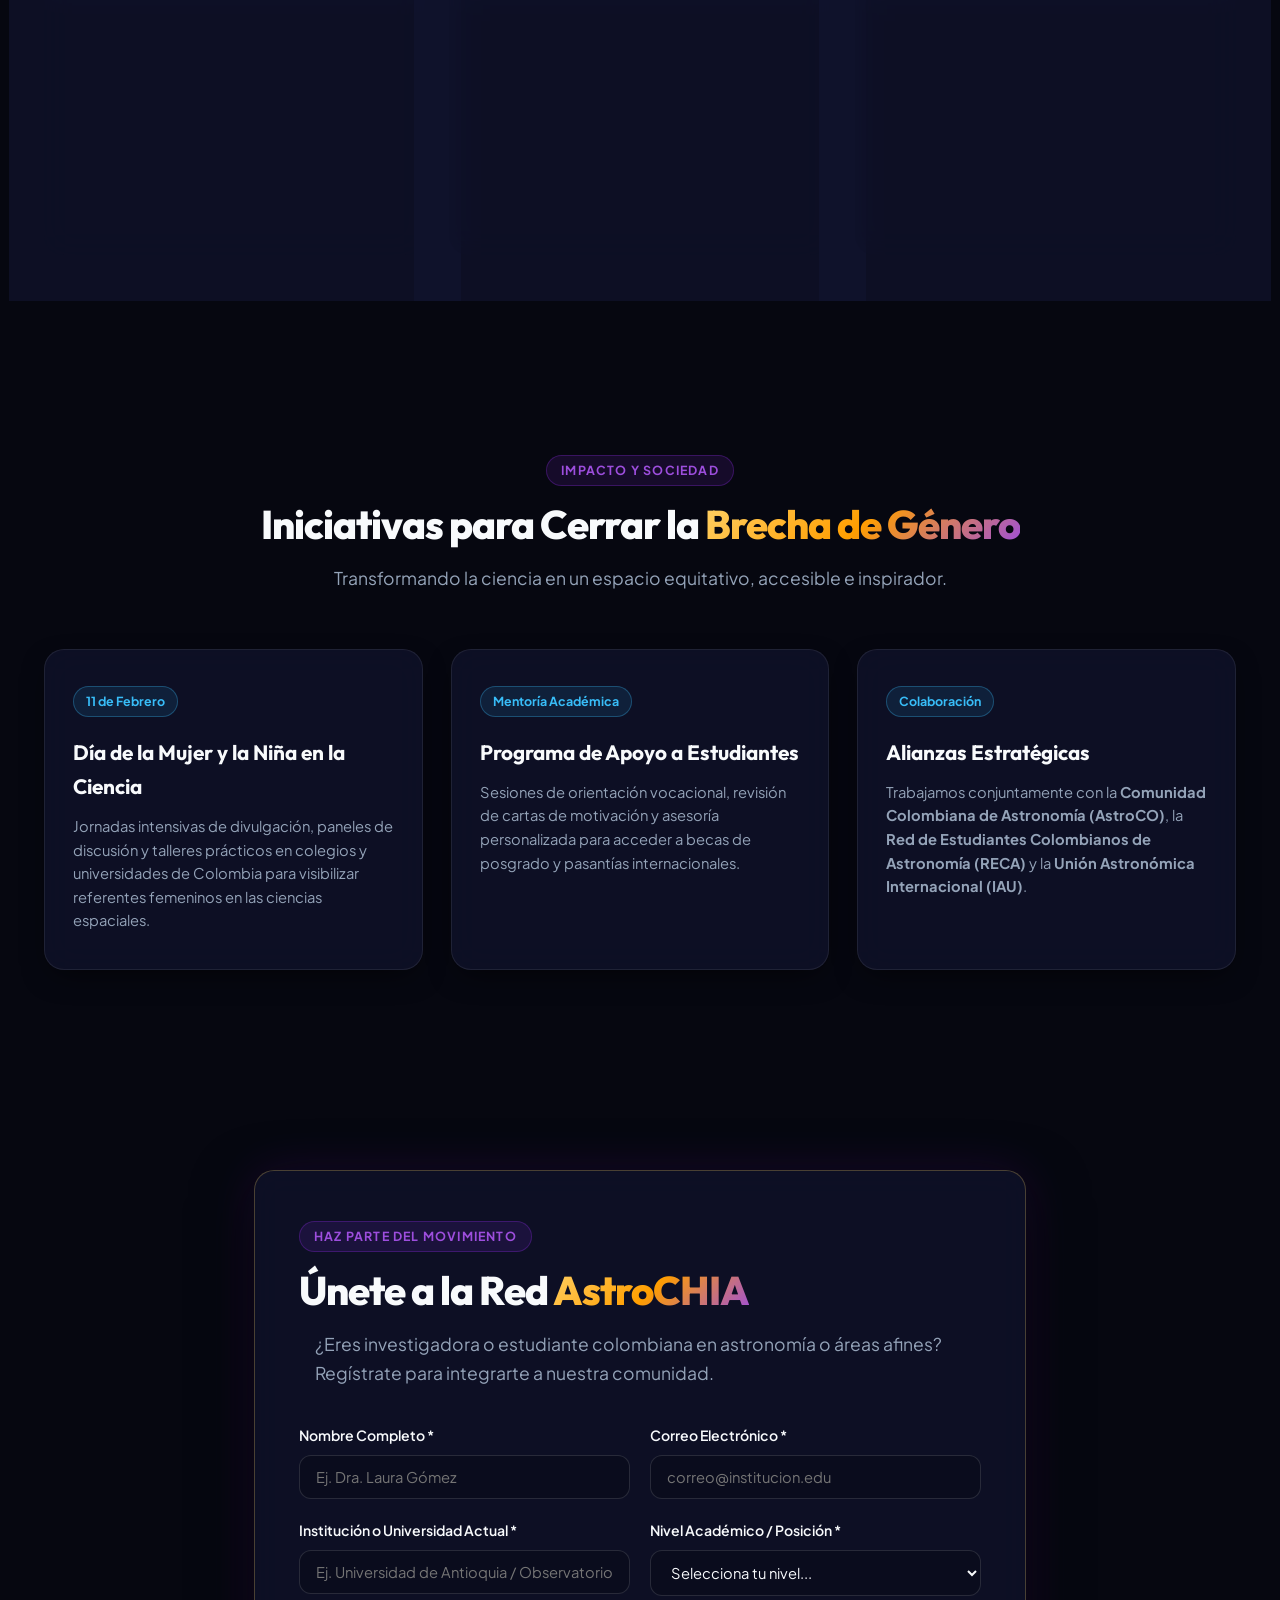
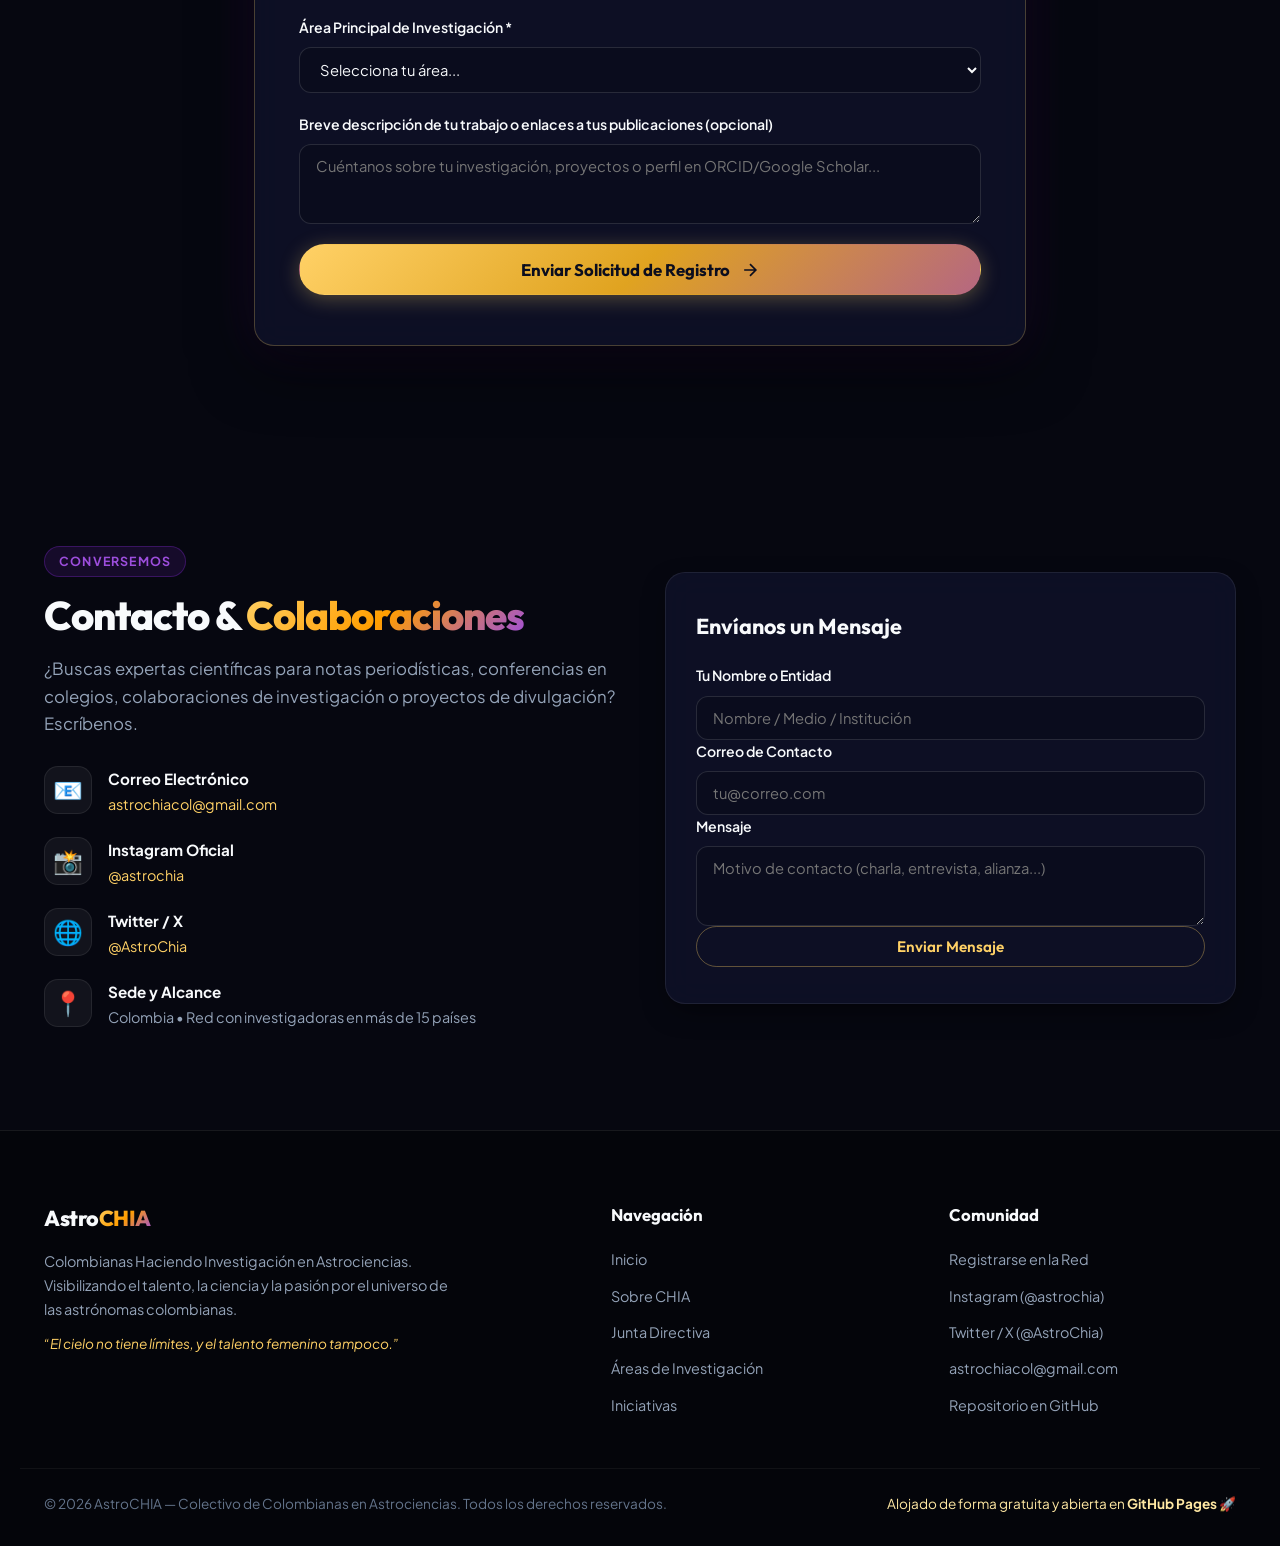
==== commit 68ba678a: "Conectar formulario de contacto a astrochiacol@gmail.com con FormSubmit y actualizar redes" ====
--- a/index.html
+++ b/index.html
@@ -643,20 +643,23 @@
 
         <div class="contact-box glass-panel">
           <h3>Envíanos un Mensaje</h3>
-          <form id="contact-quick-form">
+          <form id="contact-quick-form" action="https://formsubmit.co/astrochiacol@gmail.com" method="POST">
+            <input type="hidden" name="_subject" value="Nuevo mensaje desde la web — AstroCHIA">
+            <input type="hidden" name="_template" value="table">
+            <input type="hidden" name="_captcha" value="false">
             <div class="form-group">
               <label for="contact-name">Tu Nombre o Entidad</label>
-              <input type="text" id="contact-name" placeholder="Nombre / Medio / Institución" required>
+              <input type="text" id="contact-name" name="nombre" placeholder="Nombre / Medio / Institución" required>
             </div>
             <div class="form-group">
               <label for="contact-email">Correo de Contacto</label>
-              <input type="email" id="contact-email" placeholder="tu@correo.com" required>
+              <input type="email" id="contact-email" name="email" placeholder="tu@correo.com" required>
             </div>
             <div class="form-group">
               <label for="contact-msg">Mensaje</label>
-              <textarea id="contact-msg" rows="3" placeholder="Motivo de contacto (charla, entrevista, alianza...)" required></textarea>
-            </div>
-            <button type="submit" class="btn btn-outline btn-block">Enviar Mensaje</button>
+              <textarea id="contact-msg" name="mensaje" rows="3" placeholder="Motivo de contacto (charla, entrevista, alianza...)" required></textarea>
+            </div>
+            <button type="submit" class="btn btn-outline btn-block" id="contact-submit-btn">Enviar Mensaje</button>
             <div id="contact-quick-feedback" class="form-feedback" style="display: none;"></div>
           </form>
         </div>
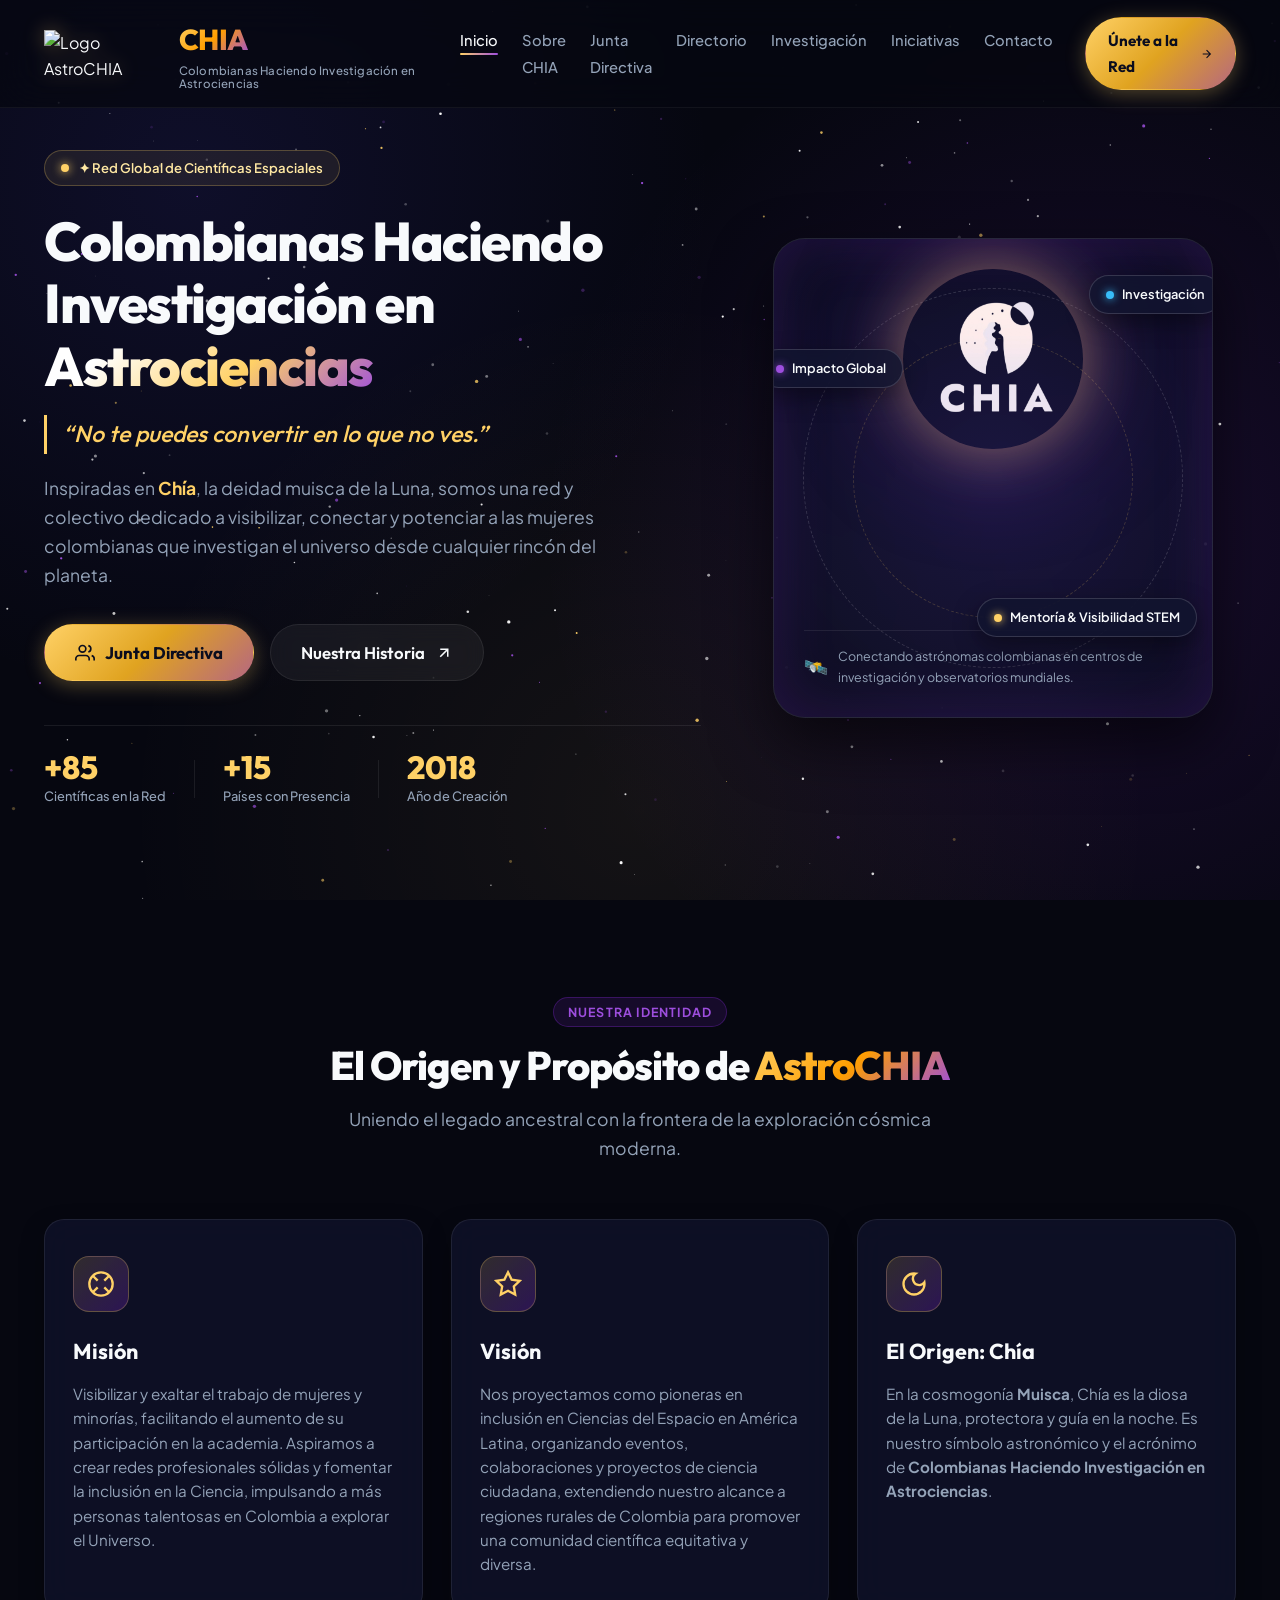
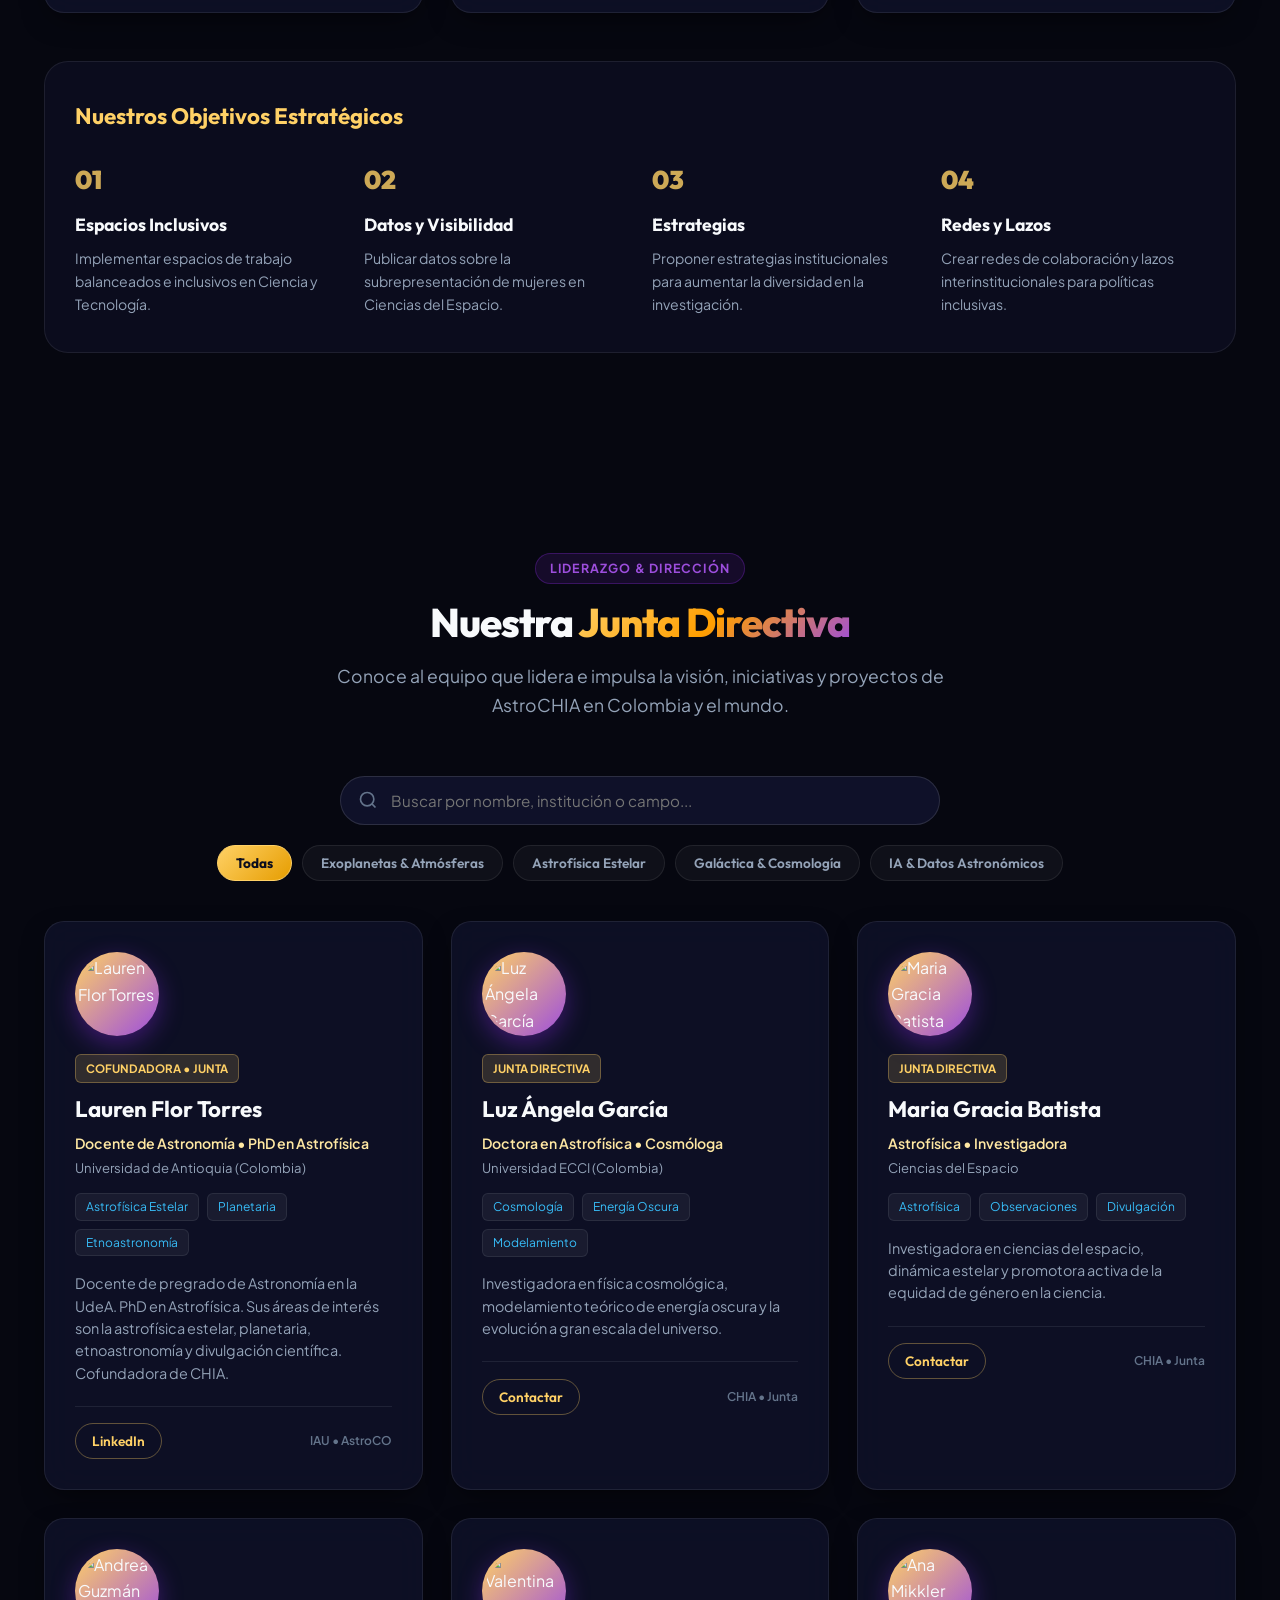
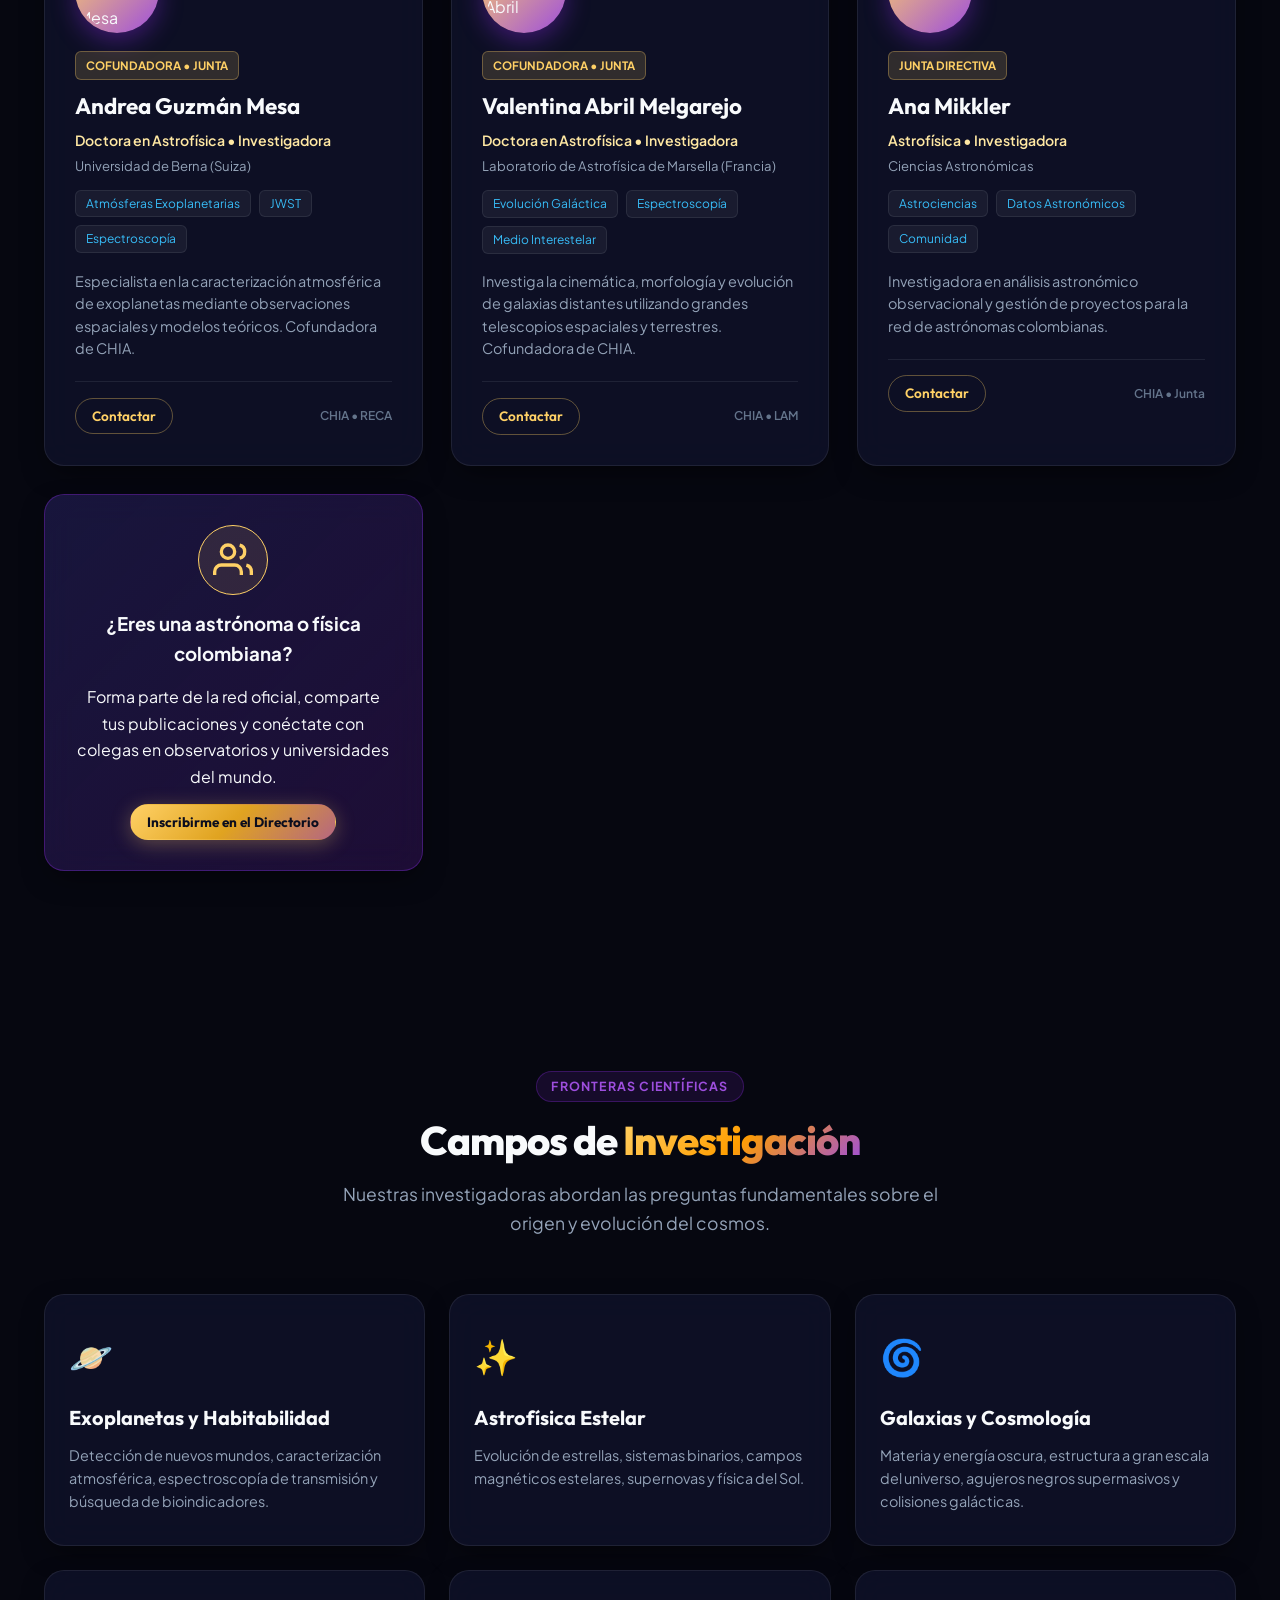
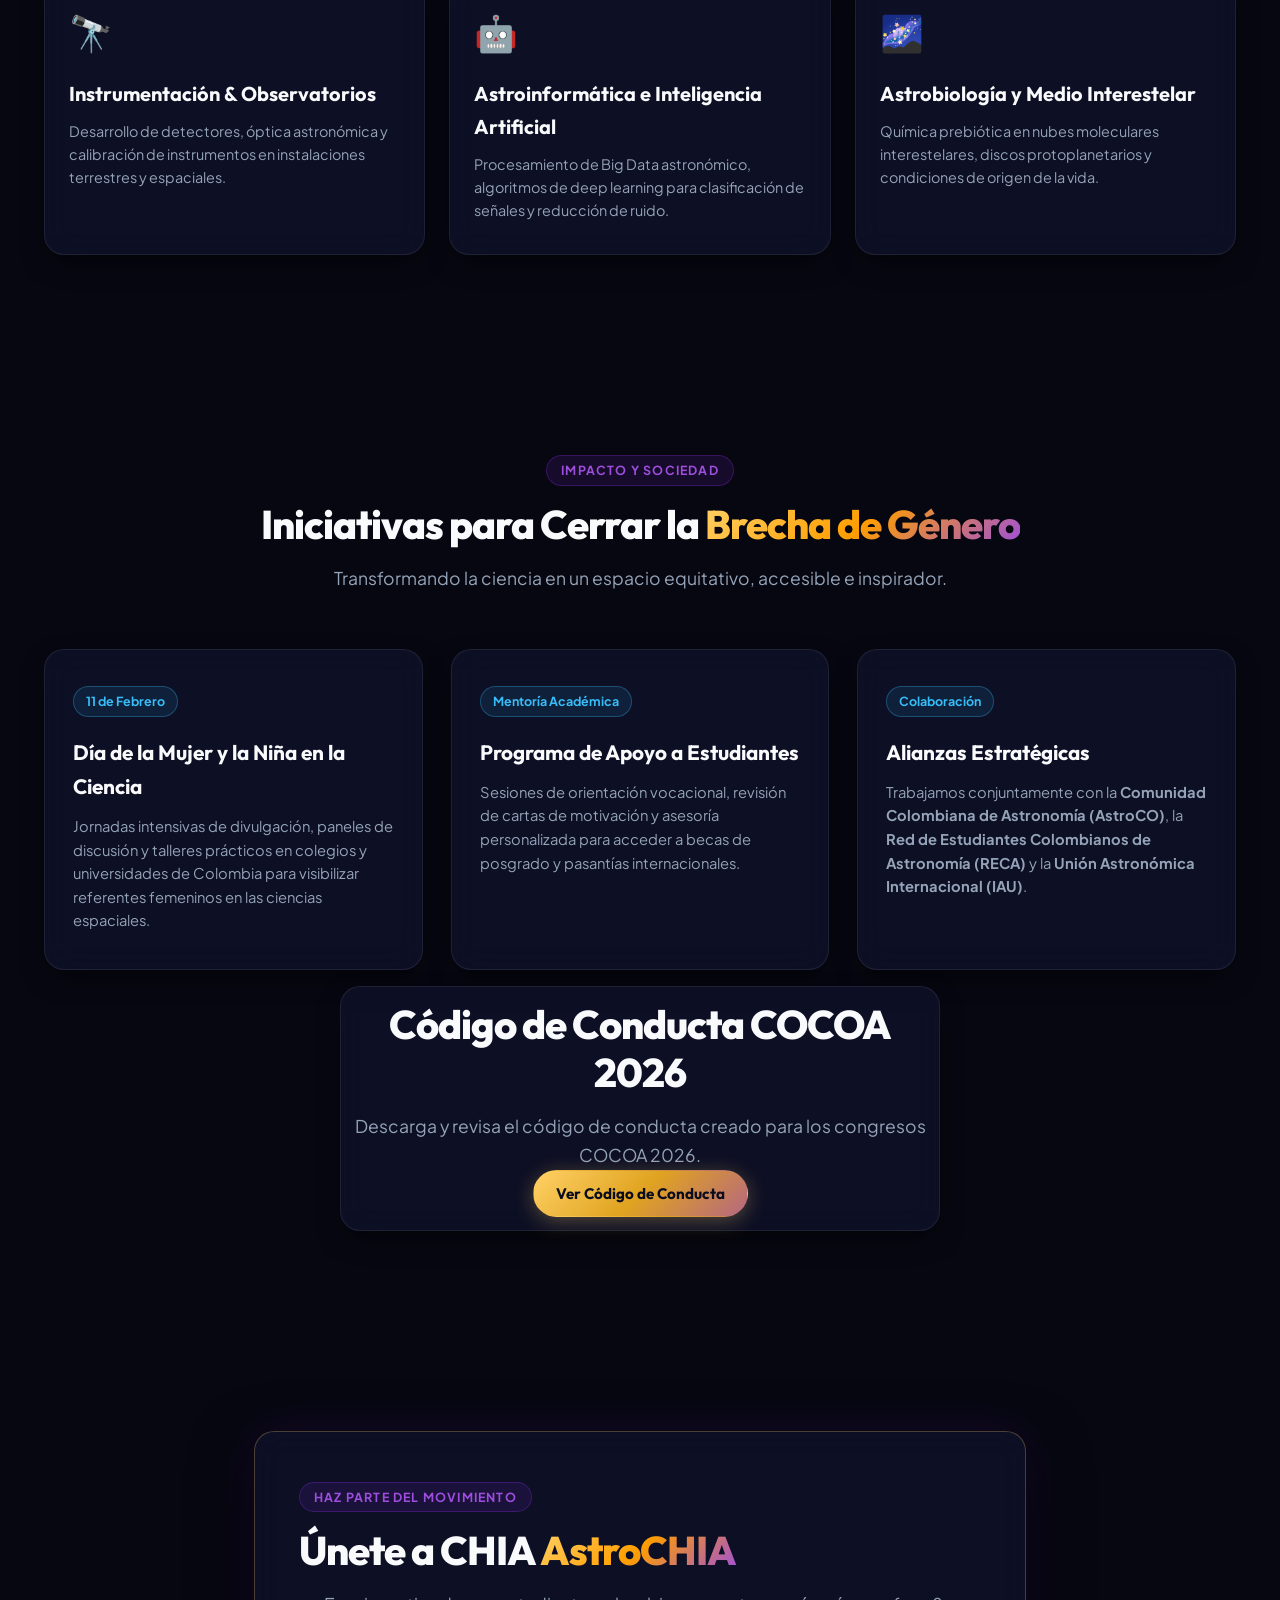
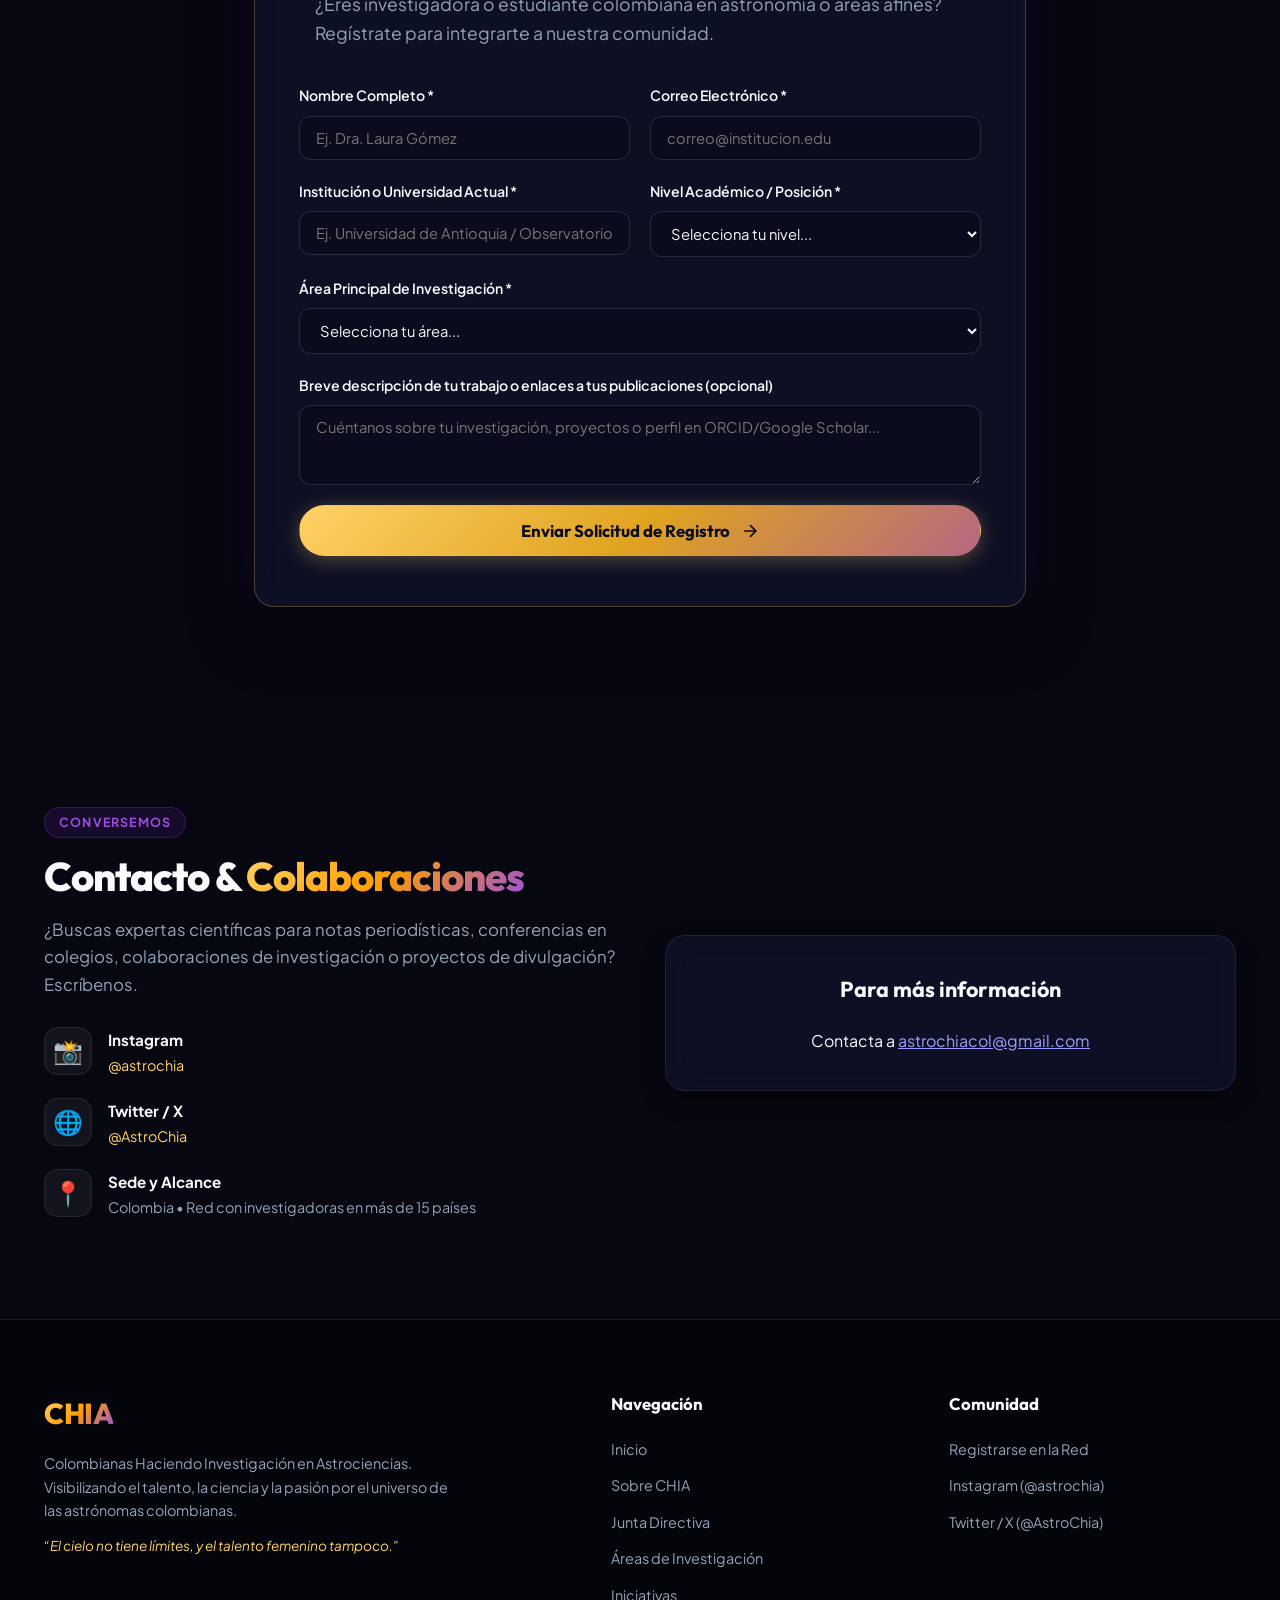
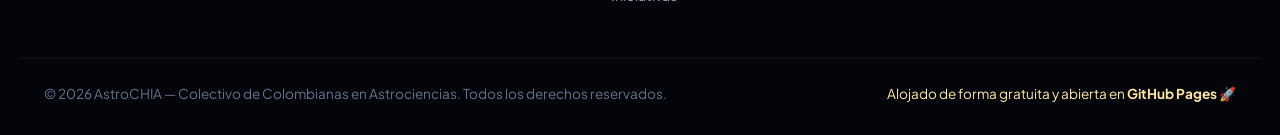
==== commit 313cdc7f: "Update project files" ====
--- a/index.html
+++ b/index.html
@@ -1,33 +1,41 @@
 <!DOCTYPE html>
 <html lang="es">
+
 <head>
   <meta charset="UTF-8">
   <meta name="viewport" content="width=device-width, initial-scale=1.0">
   <title>AstroCHIA | Colombianas Haciendo Investigación en Astrociencias</title>
-  <meta name="description" content="Red de científicas e investigadoras colombianas en astronomía, astrofísica y ciencias espaciales alrededor del mundo. Inspirada en Chía, diosa muisca de la Luna.">
-  <meta name="keywords" content="AstroCHIA, mujeres en astronomía, astrofísicas colombianas, astronomía Colombia, ciencia espacial, mujeres STEM Colombia, Lauren Flor, Andrea Guzmán, Valentina Abril, Eliana Amazo">
+  <meta name="description"
+    content="Red de científicas e investigadoras colombianas en astronomía, astrofísica y ciencias espaciales alrededor del mundo. Inspirada en Chía, diosa muisca de la Luna.">
+  <meta name="keywords"
+    content="AstroCHIA, mujeres en astronomía, astrofísicas colombianas, astronomía Colombia, ciencia espacial, mujeres STEM Colombia, Lauren Flor, Andrea Guzmán, Valentina Abril, Eliana Amazo">
   <meta name="author" content="AstroCHIA">
-  
+
   <!-- Open Graph / Redes Sociales -->
   <meta property="og:type" content="website">
   <meta property="og:url" content="https://astrochias.com/">
   <meta property="og:title" content="AstroCHIA | Colombianas Haciendo Investigación en Astrociencias">
-  <meta property="og:description" content="“No te puedes convertir en lo que no ves”. Conoce la red global de astrónomas e investigadoras colombianas en ciencias espaciales.">
+  <meta property="og:description"
+    content="“No te puedes convertir en lo que no ves”. Conoce la red global de astrónomas e investigadoras colombianas en ciencias espaciales.">
   <meta property="og:image" content="assets/images/hero.jpg">
-  
+
   <!-- Twitter Card -->
   <meta name="twitter:card" content="summary_large_image">
   <meta name="twitter:site" content="@AstroChia">
   <meta name="twitter:title" content="AstroCHIA | Colombianas Haciendo Investigación en Astrociencias">
-  <meta name="twitter:description" content="Visibilizando y conectando el talento femenino colombiano en la astronomía y el cosmos.">
+  <meta name="twitter:description"
+    content="Visibilizando y conectando el talento femenino colombiano en la astronomía y el cosmos.">
 
   <!-- Google Fonts: Outfit & Plus Jakarta Sans -->
   <link rel="preconnect" href="https://fonts.googleapis.com">
   <link rel="preconnect" href="https://fonts.gstatic.com" crossorigin>
-  <link href="https://fonts.googleapis.com/css2?family=Outfit:wght@300;400;500;600;700;800;900&family=Plus+Jakarta+Sans:ital,wght@0,300;0,400;0,500;0,600;0,700;1,400&display=swap" rel="stylesheet">
+  <link
+    href="https://fonts.googleapis.com/css2?family=Outfit:wght@300;400;500;600;700;800;900&family=Plus+Jakarta+Sans:ital,wght@0,300;0,400;0,500;0,600;0,700;1,400&display=swap"
+    rel="stylesheet">
 
   <link rel="stylesheet" href="styles.css">
 </head>
+
 <body>
 
   <!-- Canvas de fondo para cielo estrellado interactivo -->
@@ -37,9 +45,10 @@
   <header class="site-header" id="main-header">
     <nav class="navbar container" aria-label="Navegación principal">
       <a href="#inicio" class="brand-logo" id="nav-brand-logo">
-        <img src="https://raw.githubusercontent.com/astrochiacol/astrochias/main/images/logoCHIA_.png" alt="Logo AstroCHIA" class="official-logo-img">
+        <img src="https://raw.githubusercontent.com/astrochiacol/astrochias/main/images/logoCHIA_.png"
+          alt="Logo AstroCHIA" class="official-logo-img">
         <div class="brand-text">
-          <span class="brand-name">Astro<span class="gradient-text">CHIA</span></span>
+          <span class="brand-name"><span class="gradient-text">CHIA</span></span>
           <span class="brand-sub">Colombianas Haciendo Investigación en Astrociencias</span>
         </div>
       </a>
@@ -62,14 +71,17 @@
         </ul>
         <a href="#unirse" class="btn btn-primary nav-cta" id="nav-btn-unirse">
           <span>Únete a la Red</span>
-          <svg class="arrow-icon" width="16" height="16" viewBox="0 0 24 24" fill="none" stroke="currentColor" stroke-width="2"><path d="M5 12h14M12 5l7 7-7 7"/></svg>
+          <svg class="arrow-icon" width="16" height="16" viewBox="0 0 24 24" fill="none" stroke="currentColor"
+            stroke-width="2">
+            <path d="M5 12h14M12 5l7 7-7 7" />
+          </svg>
         </a>
       </div>
     </nav>
   </header>
 
   <main id="main-content">
-    
+
     <!-- Hero Section -->
     <section class="hero-section" id="inicio">
       <div class="container hero-grid">
@@ -88,17 +100,26 @@
           </blockquote>
 
           <p class="hero-description">
-            Inspiradas en <strong>Chía</strong>, la deidad muisca de la Luna, somos una red y colectivo dedicado a visibilizar, conectar y potenciar a las mujeres colombianas que investigan el universo desde cualquier rincón del planeta.
+            Inspiradas en <strong>Chía</strong>, la deidad muisca de la Luna, somos una red y colectivo dedicado a
+            visibilizar, conectar y potenciar a las mujeres colombianas que investigan el universo desde cualquier
+            rincón del planeta.
           </p>
 
           <div class="hero-actions">
             <a href="#junta-directiva" class="btn btn-primary btn-lg" id="hero-btn-explorar">
-              <svg width="20" height="20" viewBox="0 0 24 24" fill="none" stroke="currentColor" stroke-width="2"><path d="M17 21v-2a4 4 0 0 0-4-4H5a4 4 0 0 0-4 4v2"/><circle cx="9" cy="7" r="4"/><path d="M23 21v-2a4 4 0 0 0-3-3.87"/><path d="M16 3.13a4 4 0 0 1 0 7.75"/></svg>
+              <svg width="20" height="20" viewBox="0 0 24 24" fill="none" stroke="currentColor" stroke-width="2">
+                <path d="M17 21v-2a4 4 0 0 0-4-4H5a4 4 0 0 0-4 4v2" />
+                <circle cx="9" cy="7" r="4" />
+                <path d="M23 21v-2a4 4 0 0 0-3-3.87" />
+                <path d="M16 3.13a4 4 0 0 1 0 7.75" />
+              </svg>
               <span>Junta Directiva</span>
             </a>
             <a href="#sobre-nosotras" class="btn btn-secondary btn-lg" id="hero-btn-conocer">
               <span>Nuestra Historia</span>
-              <svg width="18" height="18" viewBox="0 0 24 24" fill="none" stroke="currentColor" stroke-width="2"><path d="M7 17l9.2-9.2M17 17V7H7"/></svg>
+              <svg width="18" height="18" viewBox="0 0 24 24" fill="none" stroke="currentColor" stroke-width="2">
+                <path d="M7 17l9.2-9.2M17 17V7H7" />
+              </svg>
             </a>
           </div>
 
@@ -127,12 +148,12 @@
             <div class="orbit-ring orbit-ring-outer"></div>
             <div class="orbit-ring orbit-ring-inner"></div>
             <div class="celestial-body moon-glow">
-              <div class="craters-pattern"></div>
-            </div>
-            
+
+            </div>
+
             <div class="floating-pill pill-top" id="pill-exoplanetas">
               <span class="pill-dot exoplanet-dot"></span>
-              <span>Exoplanetas y Atmósferas</span>
+              <span>Investigación</span>
             </div>
 
             <div class="floating-pill pill-bottom" id="pill-mentoria">
@@ -153,6 +174,9 @@
         </div>
       </div>
     </section>
+
+
+
 
     <!-- Sobre Nosotras / El Significado de CHIA -->
     <section class="section about-section" id="sobre-nosotras">
@@ -169,43 +193,57 @@
           <div class="about-card glass-panel" id="about-card-mision">
             <div class="card-icon-badge">
               <svg width="28" height="28" viewBox="0 0 24 24" fill="none" stroke="currentColor" stroke-width="2">
-                <circle cx="12" cy="12" r="10"/><path d="m4.93 4.93 4.24 4.24"/><path d="m14.83 9.17 4.24-4.24"/><path d="m14.83 14.83 4.24 4.24"/><path d="m9.17 14.83-4.24 4.24"/>
+                <circle cx="12" cy="12" r="10" />
+                <path d="m4.93 4.93 4.24 4.24" />
+                <path d="m14.83 9.17 4.24-4.24" />
+                <path d="m14.83 14.83 4.24 4.24" />
+                <path d="m9.17 14.83-4.24 4.24" />
               </svg>
             </div>
             <h3>Misión</h3>
             <p>
-              Visibilizar y exaltar el trabajo de mujeres y minorías, facilitando el aumento de su participación en la academia. Aspiramos a crear redes profesionales sólidas y fomentar la inclusión en la Ciencia, impulsando a más personas talentosas en Colombia a explorar el Universo.
+              Visibilizar y exaltar el trabajo de mujeres y minorías, facilitando el aumento de su participación en la
+              academia. Aspiramos a crear redes profesionales sólidas y fomentar la inclusión en la Ciencia, impulsando
+              a más personas talentosas en Colombia a explorar el Universo.
             </p>
           </div>
 
           <div class="about-card glass-panel" id="about-card-vision">
             <div class="card-icon-badge">
               <svg width="28" height="28" viewBox="0 0 24 24" fill="none" stroke="currentColor" stroke-width="2">
-                <polygon points="12 2 15.09 8.26 22 9.27 17 14.14 18.18 21.02 12 17.77 5.82 21.02 7 14.14 2 9.27 8.91 8.26 12 2"/>
+                <polygon
+                  points="12 2 15.09 8.26 22 9.27 17 14.14 18.18 21.02 12 17.77 5.82 21.02 7 14.14 2 9.27 8.91 8.26 12 2" />
               </svg>
             </div>
             <h3>Visión</h3>
             <p>
-              Nos proyectamos como pioneras en inclusión en Ciencias del Espacio en América Latina, organizando eventos, colaboraciones y proyectos de ciencia ciudadana, extendiendo nuestro alcance a regiones rurales de Colombia para promover una comunidad científica equitativa y diversa.
+              Nos proyectamos como pioneras en inclusión en Ciencias del Espacio en América Latina, organizando eventos,
+              colaboraciones y proyectos de ciencia ciudadana, extendiendo nuestro alcance a regiones rurales de
+              Colombia para promover una comunidad científica equitativa y diversa.
             </p>
           </div>
 
           <div class="about-card glass-panel" id="about-card-significado">
             <div class="card-icon-badge">
               <svg width="28" height="28" viewBox="0 0 24 24" fill="none" stroke="currentColor" stroke-width="2">
-                <path d="M12 3a9 9 0 1 0 9 9c0-.46-.04-.92-.1-1.36a5.389 5.389 0 0 1-4.4 2.26 5.403 5.403 0 0 1-3.14-9.8c-.44-.06-.9-.1-1.36-.1z"/>
+                <path
+                  d="M12 3a9 9 0 1 0 9 9c0-.46-.04-.92-.1-1.36a5.389 5.389 0 0 1-4.4 2.26 5.403 5.403 0 0 1-3.14-9.8c-.44-.06-.9-.1-1.36-.1z" />
               </svg>
             </div>
             <h3>El Origen: Chía</h3>
             <p>
-              En la cosmogonía <strong>Muisca</strong>, Chía es la diosa de la Luna, protectora y guía en la noche. Es nuestro símbolo astronómico y el acrónimo de <strong>Colombianas Haciendo Investigación en Astrociencias</strong>.
+              En la cosmogonía <strong>Muisca</strong>, Chía es la diosa de la Luna, protectora y guía en la noche. Es
+              nuestro símbolo astronómico y el acrónimo de <strong>Colombianas Haciendo Investigación en
+                Astrociencias</strong>.
             </p>
           </div>
         </div>
 
         <!-- Objetivos Institucionales Oficiales -->
         <div class="pillars-container">
-          <h3 class="pillars-heading text-center" style="font-family: var(--font-heading); margin-bottom: 24px; color: var(--gold-lunar); font-size: 1.4rem;">Nuestros Objetivos Estratégicos</h3>
+          <h3 class="pillars-heading text-center"
+            style="font-family: var(--font-heading); margin-bottom: 24px; color: var(--gold-lunar); font-size: 1.4rem;">
+            Nuestros Objetivos Estratégicos</h3>
           <div class="pillar-row">
             <div class="pillar-box">
               <span class="pillar-num">01</span>
@@ -239,34 +277,46 @@
           <span class="section-tag">Liderazgo & Dirección</span>
           <h2 class="section-title">Nuestra <span class="gradient-text">Junta Directiva</span></h2>
           <p class="section-subtitle">
-            Conoce al equipo que lidera e impulsa la visión, iniciativas y proyectos de AstroCHIA en Colombia y el mundo.
+            Conoce al equipo que lidera e impulsa la visión, iniciativas y proyectos de AstroCHIA en Colombia y el
+            mundo.
           </p>
         </div>
 
         <!-- Filtros y Búsqueda -->
         <div class="directory-controls">
           <div class="search-input-wrapper">
-            <svg class="search-icon" width="20" height="20" viewBox="0 0 24 24" fill="none" stroke="currentColor" stroke-width="2"><circle cx="11" cy="11" r="8"/><path d="m21 21-4.3-4.3"/></svg>
-            <input type="text" id="scientist-search-input" placeholder="Buscar por nombre, institución o campo..." aria-label="Buscar en la Junta Directiva">
-            <button id="search-clear-btn" class="clear-btn" aria-label="Limpiar búsqueda" style="display: none;">&times;</button>
+            <svg class="search-icon" width="20" height="20" viewBox="0 0 24 24" fill="none" stroke="currentColor"
+              stroke-width="2">
+              <circle cx="11" cy="11" r="8" />
+              <path d="m21 21-4.3-4.3" />
+            </svg>
+            <input type="text" id="scientist-search-input" placeholder="Buscar por nombre, institución o campo..."
+              aria-label="Buscar en la Junta Directiva">
+            <button id="search-clear-btn" class="clear-btn" aria-label="Limpiar búsqueda"
+              style="display: none;">&times;</button>
           </div>
 
           <div class="filter-pills" id="filter-pills-group" role="tablist">
             <button class="filter-pill active" data-filter="all" role="tab" aria-selected="true">Todas</button>
-            <button class="filter-pill" data-filter="exoplanetas" role="tab" aria-selected="false">Exoplanetas & Atmósferas</button>
-            <button class="filter-pill" data-filter="estelar" role="tab" aria-selected="false">Astrofísica Estelar</button>
-            <button class="filter-pill" data-filter="galactica" role="tab" aria-selected="false">Galáctica & Cosmología</button>
-            <button class="filter-pill" data-filter="datos" role="tab" aria-selected="false">IA & Datos Astronómicos</button>
+            <button class="filter-pill" data-filter="exoplanetas" role="tab" aria-selected="false">Exoplanetas &
+              Atmósferas</button>
+            <button class="filter-pill" data-filter="estelar" role="tab" aria-selected="false">Astrofísica
+              Estelar</button>
+            <button class="filter-pill" data-filter="galactica" role="tab" aria-selected="false">Galáctica &
+              Cosmología</button>
+            <button class="filter-pill" data-filter="datos" role="tab" aria-selected="false">IA & Datos
+              Astronómicos</button>
           </div>
         </div>
 
         <!-- Grid de Tarjetas de la Junta Directiva -->
         <div class="scientists-grid" id="scientists-cards-grid">
-          
+
           <!-- 1. Lauren Flor Torres -->
           <article class="scientist-card glass-panel" data-category="exoplanetas datos estelar">
             <div class="card-avatar-photo">
-              <img src="https://raw.githubusercontent.com/astrochiacol/astrochias/main/images/junta/lauren.jpg" alt="Lauren Flor Torres" class="member-img">
+              <img src="https://raw.githubusercontent.com/astrochiacol/astrochias/main/images/junta/lauren.jpg"
+                alt="Lauren Flor Torres" class="member-img">
             </div>
             <div class="card-body">
               <span class="badge badge-founder">Cofundadora • Junta</span>
@@ -279,10 +329,12 @@
                 <span class="tag">Etnoastronomía</span>
               </div>
               <p class="scientist-bio">
-                Docente de pregrado de Astronomía en la UdeA. PhD en Astrofísica. Sus áreas de interés son la astrofísica estelar, planetaria, etnoastronomía y divulgación científica. Cofundadora de CHIA.
+                Docente de pregrado de Astronomía en la UdeA. PhD en Astrofísica. Sus áreas de interés son la
+                astrofísica estelar, planetaria, etnoastronomía y divulgación científica. Cofundadora de CHIA.
               </p>
               <div class="card-actions">
-                <a href="https://www.linkedin.com/in/laurenflort" target="_blank" rel="noopener" class="btn btn-outline btn-sm">LinkedIn</a>
+                <a href="https://www.linkedin.com/in/laurenflort" target="_blank" rel="noopener"
+                  class="btn btn-outline btn-sm">LinkedIn</a>
                 <span class="affiliation-badge">IAU • AstroCO</span>
               </div>
             </div>
@@ -291,7 +343,8 @@
           <!-- 2. Luz Ángela García -->
           <article class="scientist-card glass-panel" data-category="galactica datos">
             <div class="card-avatar-photo">
-              <img src="https://raw.githubusercontent.com/astrochiacol/astrochias/main/images/junta/luz.jpg" alt="Luz Ángela García" class="member-img">
+              <img src="https://raw.githubusercontent.com/astrochiacol/astrochias/main/images/junta/luz.jpg"
+                alt="Luz Ángela García" class="member-img">
             </div>
             <div class="card-body">
               <span class="badge badge-founder">Junta Directiva</span>
@@ -304,7 +357,8 @@
                 <span class="tag">Modelamiento</span>
               </div>
               <p class="scientist-bio">
-                Investigadora en física cosmológica, modelamiento teórico de energía oscura y la evolución a gran escala del universo.
+                Investigadora en física cosmológica, modelamiento teórico de energía oscura y la evolución a gran escala
+                del universo.
               </p>
               <div class="card-actions">
                 <a href="#contacto" class="btn btn-outline btn-sm">Contactar</a>
@@ -316,7 +370,8 @@
           <!-- 3. Maria Gracia Batista -->
           <article class="scientist-card glass-panel" data-category="estelar datos">
             <div class="card-avatar-photo">
-              <img src="https://raw.githubusercontent.com/astrochiacol/astrochias/main/images/junta/maria.jpeg" alt="Maria Gracia Batista" class="member-img">
+              <img src="https://raw.githubusercontent.com/astrochiacol/astrochias/main/images/junta/maria.jpeg"
+                alt="Maria Gracia Batista" class="member-img">
             </div>
             <div class="card-body">
               <span class="badge badge-founder">Junta Directiva</span>
@@ -329,7 +384,8 @@
                 <span class="tag">Divulgación</span>
               </div>
               <p class="scientist-bio">
-                Investigadora en ciencias del espacio, dinámica estelar y promotora activa de la equidad de género en la ciencia.
+                Investigadora en ciencias del espacio, dinámica estelar y promotora activa de la equidad de género en la
+                ciencia.
               </p>
               <div class="card-actions">
                 <a href="#contacto" class="btn btn-outline btn-sm">Contactar</a>
@@ -341,7 +397,8 @@
           <!-- 4. Andrea Guzmán Mesa -->
           <article class="scientist-card glass-panel" data-category="exoplanetas">
             <div class="card-avatar-photo">
-              <img src="https://raw.githubusercontent.com/astrochiacol/astrochias/main/images/junta/andrea.jpg" alt="Andrea Guzmán Mesa" class="member-img">
+              <img src="https://raw.githubusercontent.com/astrochiacol/astrochias/main/images/junta/andrea.jpg"
+                alt="Andrea Guzmán Mesa" class="member-img">
             </div>
             <div class="card-body">
               <span class="badge badge-founder">Cofundadora • Junta</span>
@@ -354,7 +411,8 @@
                 <span class="tag">Espectroscopía</span>
               </div>
               <p class="scientist-bio">
-                Especialista en la caracterización atmosférica de exoplanetas mediante observaciones espaciales y modelos teóricos. Cofundadora de CHIA.
+                Especialista en la caracterización atmosférica de exoplanetas mediante observaciones espaciales y
+                modelos teóricos. Cofundadora de CHIA.
               </p>
               <div class="card-actions">
                 <a href="#contacto" class="btn btn-outline btn-sm">Contactar</a>
@@ -366,7 +424,8 @@
           <!-- 5. Valentina Abril Melgarejo -->
           <article class="scientist-card glass-panel" data-category="galactica">
             <div class="card-avatar-photo">
-              <img src="https://raw.githubusercontent.com/astrochiacol/astrochias/main/images/junta/valentina.jpeg" alt="Valentina Abril Melgarejo" class="member-img">
+              <img src="https://raw.githubusercontent.com/astrochiacol/astrochias/main/images/junta/valentina.jpeg"
+                alt="Valentina Abril Melgarejo" class="member-img">
             </div>
             <div class="card-body">
               <span class="badge badge-founder">Cofundadora • Junta</span>
@@ -379,7 +438,8 @@
                 <span class="tag">Medio Interestelar</span>
               </div>
               <p class="scientist-bio">
-                Investiga la cinemática, morfología y evolución de galaxias distantes utilizando grandes telescopios espaciales y terrestres. Cofundadora de CHIA.
+                Investiga la cinemática, morfología y evolución de galaxias distantes utilizando grandes telescopios
+                espaciales y terrestres. Cofundadora de CHIA.
               </p>
               <div class="card-actions">
                 <a href="#contacto" class="btn btn-outline btn-sm">Contactar</a>
@@ -391,7 +451,8 @@
           <!-- 6. Ana Mikkler -->
           <article class="scientist-card glass-panel" data-category="estelar">
             <div class="card-avatar-photo">
-              <img src="https://raw.githubusercontent.com/astrochiacol/astrochias/main/images/junta/ana.jpg" alt="Ana Mikkler" class="member-img">
+              <img src="https://raw.githubusercontent.com/astrochiacol/astrochias/main/images/junta/ana.jpg"
+                alt="Ana Mikkler" class="member-img">
             </div>
             <div class="card-body">
               <span class="badge badge-founder">Junta Directiva</span>
@@ -404,7 +465,8 @@
                 <span class="tag">Comunidad</span>
               </div>
               <p class="scientist-bio">
-                Investigadora en análisis astronómico observacional y gestión de proyectos para la red de astrónomas colombianas.
+                Investigadora en análisis astronómico observacional y gestión de proyectos para la red de astrónomas
+                colombianas.
               </p>
               <div class="card-actions">
                 <a href="#contacto" class="btn btn-outline btn-sm">Contactar</a>
@@ -414,19 +476,22 @@
           </article>
 
           <!-- Tarjeta dinámica de la Red -->
-          <article class="scientist-card glass-panel network-cta-card" data-category="all exoplanetas estelar galactica datos">
+          <article class="scientist-card glass-panel network-cta-card"
+            data-category="all exoplanetas estelar galactica datos">
             <div class="network-cta-content">
               <div class="network-icon-ring">
                 <svg width="40" height="40" viewBox="0 0 24 24" fill="none" stroke="currentColor" stroke-width="2">
-                  <path d="M17 21v-2a4 4 0 0 0-4-4H5a4 4 0 0 0-4 4v2"/>
-                  <circle cx="9" cy="7" r="4"/>
-                  <path d="M23 21v-2a4 4 0 0 0-3-3.87"/>
-                  <path d="M16 3.13a4 4 0 0 1 0 7.75"/>
+                  <path d="M17 21v-2a4 4 0 0 0-4-4H5a4 4 0 0 0-4 4v2" />
+                  <circle cx="9" cy="7" r="4" />
+                  <path d="M23 21v-2a4 4 0 0 0-3-3.87" />
+                  <path d="M16 3.13a4 4 0 0 1 0 7.75" />
                 </svg>
               </div>
               <h3>¿Eres una astrónoma o física colombiana?</h3>
-              <p>Forma parte de la red oficial, comparte tus publicaciones y conéctate con colegas en observatorios y universidades del mundo.</p>
-              <a href="directorio.html#registro-directorio" class="btn btn-primary btn-sm">Inscribirme en el Directorio</a>
+              <p>Forma parte de la red oficial, comparte tus publicaciones y conéctate con colegas en observatorios y
+                universidades del mundo.</p>
+              <a href="directorio.html#registro-directorio" class="btn btn-primary btn-sm">Inscribirme en el
+                Directorio</a>
             </div>
           </article>
 
@@ -449,7 +514,8 @@
           <div class="area-item glass-panel">
             <div class="area-icon">🪐</div>
             <h3>Exoplanetas y Habitabilidad</h3>
-            <p>Detección de nuevos mundos, caracterización atmosférica, espectroscopía de transmisión y búsqueda de bioindicadores.</p>
+            <p>Detección de nuevos mundos, caracterización atmosférica, espectroscopía de transmisión y búsqueda de
+              bioindicadores.</p>
           </div>
 
           <div class="area-item glass-panel">
@@ -461,25 +527,29 @@
           <div class="area-item glass-panel">
             <div class="area-icon">🌀</div>
             <h3>Galaxias y Cosmología</h3>
-            <p>Materia y energía oscura, estructura a gran escala del universo, agujeros negros supermasivos y colisiones galácticas.</p>
+            <p>Materia y energía oscura, estructura a gran escala del universo, agujeros negros supermasivos y
+              colisiones galácticas.</p>
           </div>
 
           <div class="area-item glass-panel">
             <div class="area-icon">🔭</div>
             <h3>Instrumentación & Observatorios</h3>
-            <p>Desarrollo de detectores, óptica astronómica y calibración de instrumentos en instalaciones terrestres y espaciales.</p>
+            <p>Desarrollo de detectores, óptica astronómica y calibración de instrumentos en instalaciones terrestres y
+              espaciales.</p>
           </div>
 
           <div class="area-item glass-panel">
             <div class="area-icon">🤖</div>
             <h3>Astroinformática e Inteligencia Artificial</h3>
-            <p>Procesamiento de Big Data astronómico, algoritmos de deep learning para clasificación de señales y reducción de ruido.</p>
+            <p>Procesamiento de Big Data astronómico, algoritmos de deep learning para clasificación de señales y
+              reducción de ruido.</p>
           </div>
 
           <div class="area-item glass-panel">
             <div class="area-icon">🌌</div>
             <h3>Astrobiología y Medio Interestelar</h3>
-            <p>Química prebiótica en nubes moleculares interestelares, discos protoplanetarios y condiciones de origen de la vida.</p>
+            <p>Química prebiótica en nubes moleculares interestelares, discos protoplanetarios y condiciones de origen
+              de la vida.</p>
           </div>
         </div>
       </div>
@@ -501,7 +571,8 @@
             <div class="initiative-badge">11 de Febrero</div>
             <h3>Día de la Mujer y la Niña en la Ciencia</h3>
             <p>
-              Jornadas intensivas de divulgación, paneles de discusión y talleres prácticos en colegios y universidades de Colombia para visibilizar referentes femeninos en las ciencias espaciales.
+              Jornadas intensivas de divulgación, paneles de discusión y talleres prácticos en colegios y universidades
+              de Colombia para visibilizar referentes femeninos en las ciencias espaciales.
             </p>
           </div>
 
@@ -509,7 +580,8 @@
             <div class="initiative-badge">Mentoría Académica</div>
             <h3>Programa de Apoyo a Estudiantes</h3>
             <p>
-              Sesiones de orientación vocacional, revisión de cartas de motivación y asesoría personalizada para acceder a becas de posgrado y pasantías internacionales.
+              Sesiones de orientación vocacional, revisión de cartas de motivación y asesoría personalizada para acceder
+              a becas de posgrado y pasantías internacionales.
             </p>
           </div>
 
@@ -517,10 +589,21 @@
             <div class="initiative-badge">Colaboración</div>
             <h3>Alianzas Estratégicas</h3>
             <p>
-              Trabajamos conjuntamente con la <strong>Comunidad Colombiana de Astronomía (AstroCO)</strong>, la <strong>Red de Estudiantes Colombianos de Astronomía (RECA)</strong> y la <strong>Unión Astronómica Internacional (IAU)</strong>.
+              Trabajamos conjuntamente con la <strong>Comunidad Colombiana de Astronomía (AstroCO)</strong>, la
+              <strong>Red de Estudiantes Colombianos de Astronomía (RECA)</strong> y la <strong>Unión Astronómica
+                Internacional (IAU)</strong>.
             </p>
           </div>
         </div>
+        <!-- Código de Conducta -->
+        <div class="code-conduct-box glass-panel"
+          style="margin-top:1rem; text-align:center; padding:0.8rem; max-width:600px; margin-left:auto; margin-right:auto;">
+          <h3 class="section-title">Código de Conducta COCOA 2026</h3>
+          <p class="section-subtitle">Descarga y revisa el código de conducta creado para los congresos COCOA 2026.</p>
+          <a href="recursos/C%C3%B3digo%20de%20Conducta%20COCOA-%20CHIA.docx.pdf" target="_blank"
+            class="btn btn-primary">Ver Código de Conducta</a>
+        </div>
+
       </div>
     </section>
 
@@ -530,9 +613,10 @@
         <div class="join-card glass-panel" id="join-form-wrapper">
           <div class="join-header text-center">
             <span class="section-tag">Haz Parte del Movimiento</span>
-            <h2 class="section-title">Únete a la Red <span class="gradient-text">AstroCHIA</span></h2>
+            <h2 class="section-title">Únete a CHIA <span class="gradient-text">AstroCHIA</span></h2>
             <p class="section-subtitle">
-              ¿Eres investigadora o estudiante colombiana en astronomía o áreas afines? Regístrate para integrarte a nuestra comunidad.
+              ¿Eres investigadora o estudiante colombiana en astronomía o áreas afines? Regístrate para integrarte a
+              nuestra comunidad.
             </p>
           </div>
 
@@ -551,7 +635,8 @@
             <div class="form-row">
               <div class="form-group">
                 <label for="form-institution">Institución o Universidad Actual *</label>
-                <input type="text" id="form-institution" required placeholder="Ej. Universidad de Antioquia / Observatorio...">
+                <input type="text" id="form-institution" required
+                  placeholder="Ej. Universidad de Antioquia / Observatorio...">
               </div>
               <div class="form-group">
                 <label for="form-level">Nivel Académico / Posición *</label>
@@ -582,12 +667,15 @@
 
             <div class="form-group">
               <label for="form-bio">Breve descripción de tu trabajo o enlaces a tus publicaciones (opcional)</label>
-              <textarea id="form-bio" rows="3" placeholder="Cuéntanos sobre tu investigación, proyectos o perfil en ORCID/Google Scholar..."></textarea>
+              <textarea id="form-bio" rows="3"
+                placeholder="Cuéntanos sobre tu investigación, proyectos o perfil en ORCID/Google Scholar..."></textarea>
             </div>
 
             <button type="submit" class="btn btn-primary btn-block btn-lg" id="form-submit-btn">
               <span>Enviar Solicitud de Registro</span>
-              <svg width="20" height="20" viewBox="0 0 24 24" fill="none" stroke="currentColor" stroke-width="2"><path d="M5 12h14M12 5l7 7-7 7"/></svg>
+              <svg width="20" height="20" viewBox="0 0 24 24" fill="none" stroke="currentColor" stroke-width="2">
+                <path d="M5 12h14M12 5l7 7-7 7" />
+              </svg>
             </button>
 
             <div id="form-feedback" class="form-feedback" style="display: none;"></div>
@@ -603,22 +691,23 @@
           <span class="section-tag">Conversemos</span>
           <h2 class="section-title">Contacto & <span class="gradient-text">Colaboraciones</span></h2>
           <p>
-            ¿Buscas expertas científicas para notas periodísticas, conferencias en colegios, colaboraciones de investigación o proyectos de divulgación? Escríbenos.
+            ¿Buscas expertas científicas para notas periodísticas, conferencias en colegios, colaboraciones de
+            investigación o proyectos de divulgación? Escríbenos.
           </p>
 
           <div class="contact-methods">
-            <div class="contact-item">
+           <!--  <div class="contact-item">
               <div class="contact-icon">📧</div>
               <div>
                 <strong>Correo Electrónico</strong>
                 <p><a href="mailto:astrochiacol@gmail.com">astrochiacol@gmail.com</a></p>
               </div>
-            </div>
+            </div> -->
 
             <div class="contact-item">
               <div class="contact-icon">📸</div>
               <div>
-                <strong>Instagram Oficial</strong>
+                <strong>Instagram </strong>
                 <p><a href="https://www.instagram.com/astrochia" target="_blank" rel="noopener">@astrochia</a></p>
               </div>
             </div>
@@ -642,26 +731,8 @@
         </div>
 
         <div class="contact-box glass-panel">
-          <h3>Envíanos un Mensaje</h3>
-          <form id="contact-quick-form" action="https://formsubmit.co/astrochiacol@gmail.com" method="POST">
-            <input type="hidden" name="_subject" value="Nuevo mensaje desde la web — AstroCHIA">
-            <input type="hidden" name="_template" value="table">
-            <input type="hidden" name="_captcha" value="false">
-            <div class="form-group">
-              <label for="contact-name">Tu Nombre o Entidad</label>
-              <input type="text" id="contact-name" name="nombre" placeholder="Nombre / Medio / Institución" required>
-            </div>
-            <div class="form-group">
-              <label for="contact-email">Correo de Contacto</label>
-              <input type="email" id="contact-email" name="email" placeholder="tu@correo.com" required>
-            </div>
-            <div class="form-group">
-              <label for="contact-msg">Mensaje</label>
-              <textarea id="contact-msg" name="mensaje" rows="3" placeholder="Motivo de contacto (charla, entrevista, alianza...)" required></textarea>
-            </div>
-            <button type="submit" class="btn btn-outline btn-block" id="contact-submit-btn">Enviar Mensaje</button>
-            <div id="contact-quick-feedback" class="form-feedback" style="display: none;"></div>
-          </form>
+          <h3>Para más información</h3>
+          <p>Contacta a <a href="mailto:astrochiacol@gmail.com">astrochiacol@gmail.com</a></p>
         </div>
       </div>
     </section>
@@ -673,10 +744,11 @@
     <div class="container footer-grid">
       <div class="footer-brand">
         <div class="brand-logo">
-          <span class="brand-name">Astro<span class="gradient-text">CHIA</span></span>
+          <span class="brand-name"><span class="gradient-text">CHIA</span></span>
         </div>
         <p class="footer-desc">
-          Colombianas Haciendo Investigación en Astrociencias. Visibilizando el talento, la ciencia y la pasión por el universo de las astrónomas colombianas.
+          Colombianas Haciendo Investigación en Astrociencias. Visibilizando el talento, la ciencia y la pasión por el
+          universo de las astrónomas colombianas.
         </p>
         <p class="footer-quote">
           <em>“El cielo no tiene límites, y el talento femenino tampoco.”</em>
@@ -698,20 +770,25 @@
         <h4>Comunidad</h4>
         <ul>
           <li><a href="#unirse">Registrarse en la Red</a></li>
-          <li><a href="https://www.instagram.com/astrochia" target="_blank" rel="noopener">Instagram (@astrochia)</a></li>
+          <li><a href="https://www.instagram.com/astrochia" target="_blank" rel="noopener">Instagram (@astrochia)</a>
+          </li>
           <li><a href="https://twitter.com/AstroChia" target="_blank" rel="noopener">Twitter / X (@AstroChia)</a></li>
-          <li><a href="mailto:astrochiacol@gmail.com">astrochiacol@gmail.com</a></li>
-          <li><a href="https://github.com/astrochiacol/chia" target="_blank" rel="noopener">Repositorio en GitHub</a></li>
+          <!-- <li><a href="mailto:astrochiacol@gmail.com">astrochiacol@gmail.com</a></li>
+          <li><a href="https://github.com/astrochiacol/chia" target="_blank" rel="noopener">Repositorio en GitHub</a> -->
+          </li>
         </ul>
       </div>
+
     </div>
 
     <div class="footer-bottom container">
-      <p>&copy; <span id="current-year">2026</span> AstroCHIA — Colectivo de Colombianas en Astrociencias. Todos los derechos reservados.</p>
+      <p>&copy; <span id="current-year">2026</span> AstroCHIA — Colectivo de Colombianas en Astrociencias. Todos los
+        derechos reservados.</p>
       <p class="hosting-note">Alojado de forma gratuita y abierta en <strong>GitHub Pages</strong> 🚀</p>
     </div>
   </footer>
 
   <script src="app.js"></script>
 </body>
-</html>
+
+</html>
--- a/styles.css
+++ b/styles.css
@@ -10,7 +10,7 @@
   --bg-nebula: #12142d;
   --bg-card: rgba(18, 20, 48, 0.65);
   --bg-card-hover: rgba(27, 30, 68, 0.85);
-  
+
   /* Acentos Lunares y Estelares */
   --gold-lunar: #ffd166;
   --gold-lunar-light: #ffe8a3;
@@ -19,7 +19,7 @@
   --cyan-cosmic: #38bdf8;
   --indigo-deep: #4f46e5;
   --pink-supernova: #ec4899;
-  
+
   /* Textos y Bordes */
   --text-primary: #f8fafc;
   --text-secondary: #94a3b8;
@@ -27,7 +27,7 @@
   --border-glass: rgba(255, 255, 255, 0.08);
   --border-glow: rgba(255, 209, 102, 0.35);
   --border-purple: rgba(138, 43, 226, 0.35);
-  
+
   /* Sombras y Resplandores */
   --glow-moon: 0 0 50px rgba(255, 209, 102, 0.25);
   --glow-nebula: 0 0 40px rgba(138, 43, 226, 0.3);
@@ -37,14 +37,16 @@
   /* Tipografía */
   --font-heading: 'Outfit', -apple-system, BlinkMacSystemFont, sans-serif;
   --font-body: 'Plus Jakarta Sans', -apple-system, BlinkMacSystemFont, sans-serif;
-  
+
   /* Transiciones */
   --transition-smooth: all 0.3s cubic-bezier(0.16, 1, 0.3, 1);
   --transition-bounce: all 0.4s cubic-bezier(0.34, 1.56, 0.64, 1);
 }
 
 /* Reset y Base */
-*, *::before, *::after {
+*,
+*::before,
+*::after {
   box-sizing: border-box;
   margin: 0;
   padding: 0;
@@ -62,7 +64,7 @@
   line-height: 1.65;
   overflow-x: hidden;
   position: relative;
-  background-image: 
+  background-image:
     radial-gradient(circle at 15% 20%, rgba(79, 70, 229, 0.12) 0%, transparent 40%),
     radial-gradient(circle at 85% 60%, rgba(138, 43, 226, 0.14) 0%, transparent 45%),
     radial-gradient(circle at 50% 90%, rgba(255, 209, 102, 0.06) 0%, transparent 50%);
@@ -175,8 +177,17 @@
 }
 
 @keyframes pulse-twinkle {
-  0%, 100% { opacity: 0.3; r: 1.5; }
-  50% { opacity: 1; r: 2.8; }
+
+  0%,
+  100% {
+    opacity: 0.3;
+    r: 1.5;
+  }
+
+  50% {
+    opacity: 1;
+    r: 2.8;
+  }
 }
 
 .brand-text {
@@ -186,7 +197,7 @@
 
 .brand-name {
   font-family: var(--font-heading);
-  font-size: 1.35rem;
+  font-size: 1.8rem;
   font-weight: 800;
   letter-spacing: -0.5px;
 }
@@ -373,9 +384,20 @@
 }
 
 @keyframes pulse {
-  0% { transform: scale(0.95); box-shadow: 0 0 0 0 rgba(255, 209, 102, 0.7); }
-  70% { transform: scale(1.1); box-shadow: 0 0 0 8px rgba(255, 209, 102, 0); }
-  100% { transform: scale(0.95); box-shadow: 0 0 0 0 rgba(255, 209, 102, 0); }
+  0% {
+    transform: scale(0.95);
+    box-shadow: 0 0 0 0 rgba(255, 209, 102, 0.7);
+  }
+
+  70% {
+    transform: scale(1.1);
+    box-shadow: 0 0 0 8px rgba(255, 209, 102, 0);
+  }
+
+  100% {
+    transform: scale(0.95);
+    box-shadow: 0 0 0 0 rgba(255, 209, 102, 0);
+  }
 }
 
 .hero-title {
@@ -481,17 +503,26 @@
   width: 180px;
   height: 180px;
   border-radius: 50%;
-  background: radial-gradient(circle at 35% 35%, #fffdf0 0%, #ffd166 40%, #b8860b 80%, #573b06 100%);
-  box-shadow: 
+  background-image: url('images/logoopaco2.png');
+  background-size: 90%;
+  background-repeat: no-repeat;
+  background-position: center;
+  box-shadow:
     0 0 60px rgba(255, 209, 102, 0.45),
     0 0 120px rgba(138, 43, 226, 0.35);
   position: relative;
   animation: moon-float 8s ease-in-out infinite alternate;
 }
 
+
 @keyframes moon-float {
-  0% { transform: translateY(0px) rotate(0deg); }
-  100% { transform: translateY(-12px) rotate(4deg); }
+  0% {
+    transform: translateY(0px) rotate(0deg);
+  }
+
+  100% {
+    transform: translateY(-12px) rotate(4deg);
+  }
 }
 
 .orbit-ring {
@@ -515,13 +546,23 @@
 }
 
 @keyframes spin {
-  from { transform: rotate(0deg); }
-  to { transform: rotate(360deg); }
+  from {
+    transform: rotate(0deg);
+  }
+
+  to {
+    transform: rotate(360deg);
+  }
 }
 
 @keyframes spin-reverse {
-  from { transform: rotate(360deg); }
-  to { transform: rotate(0deg); }
+  from {
+    transform: rotate(360deg);
+  }
+
+  to {
+    transform: rotate(0deg);
+  }
 }
 
 /* Pastillas Flotantes */
@@ -548,9 +589,20 @@
   border-radius: 50%;
 }
 
-.exoplanet-dot { background: var(--cyan-cosmic); box-shadow: 0 0 8px var(--cyan-cosmic); }
-.telescope-dot { background: var(--gold-lunar); box-shadow: 0 0 8px var(--gold-lunar); }
-.iau-dot { background: var(--purple-glow); box-shadow: 0 0 8px var(--purple-glow); }
+.exoplanet-dot {
+  background: var(--cyan-cosmic);
+  box-shadow: 0 0 8px var(--cyan-cosmic);
+}
+
+.telescope-dot {
+  background: var(--gold-lunar);
+  box-shadow: 0 0 8px var(--gold-lunar);
+}
+
+.iau-dot {
+  background: var(--purple-glow);
+  box-shadow: 0 0 8px var(--purple-glow);
+}
 
 .pill-top {
   top: 36px;
@@ -571,8 +623,13 @@
 }
 
 @keyframes pill-hover {
-  0% { transform: translateY(0); }
-  100% { transform: translateY(-8px); }
+  0% {
+    transform: translateY(0);
+  }
+
+  100% {
+    transform: translateY(-8px);
+  }
 }
 
 .cosmic-card-footer {
@@ -1201,6 +1258,7 @@
 
 .contact-box {
   padding: 36px 30px;
+  text-align: center;
 }
 
 .contact-box h3 {
@@ -1384,6 +1442,10 @@
   .celestial-body.moon-glow {
     width: 140px;
     height: 140px;
+    background-image: url('https://raw.githubusercontent.com/astrochiacol/astrochias/main/images/logoCHIA_.png');
+    background-size: cover;
+    background-position: center;
+    border-radius: 50%;
   }
 }
 
@@ -1559,5 +1621,4 @@
   margin-top: 6px;
   color: var(--text-muted);
   font-size: 0.78rem;
-}
-
+}
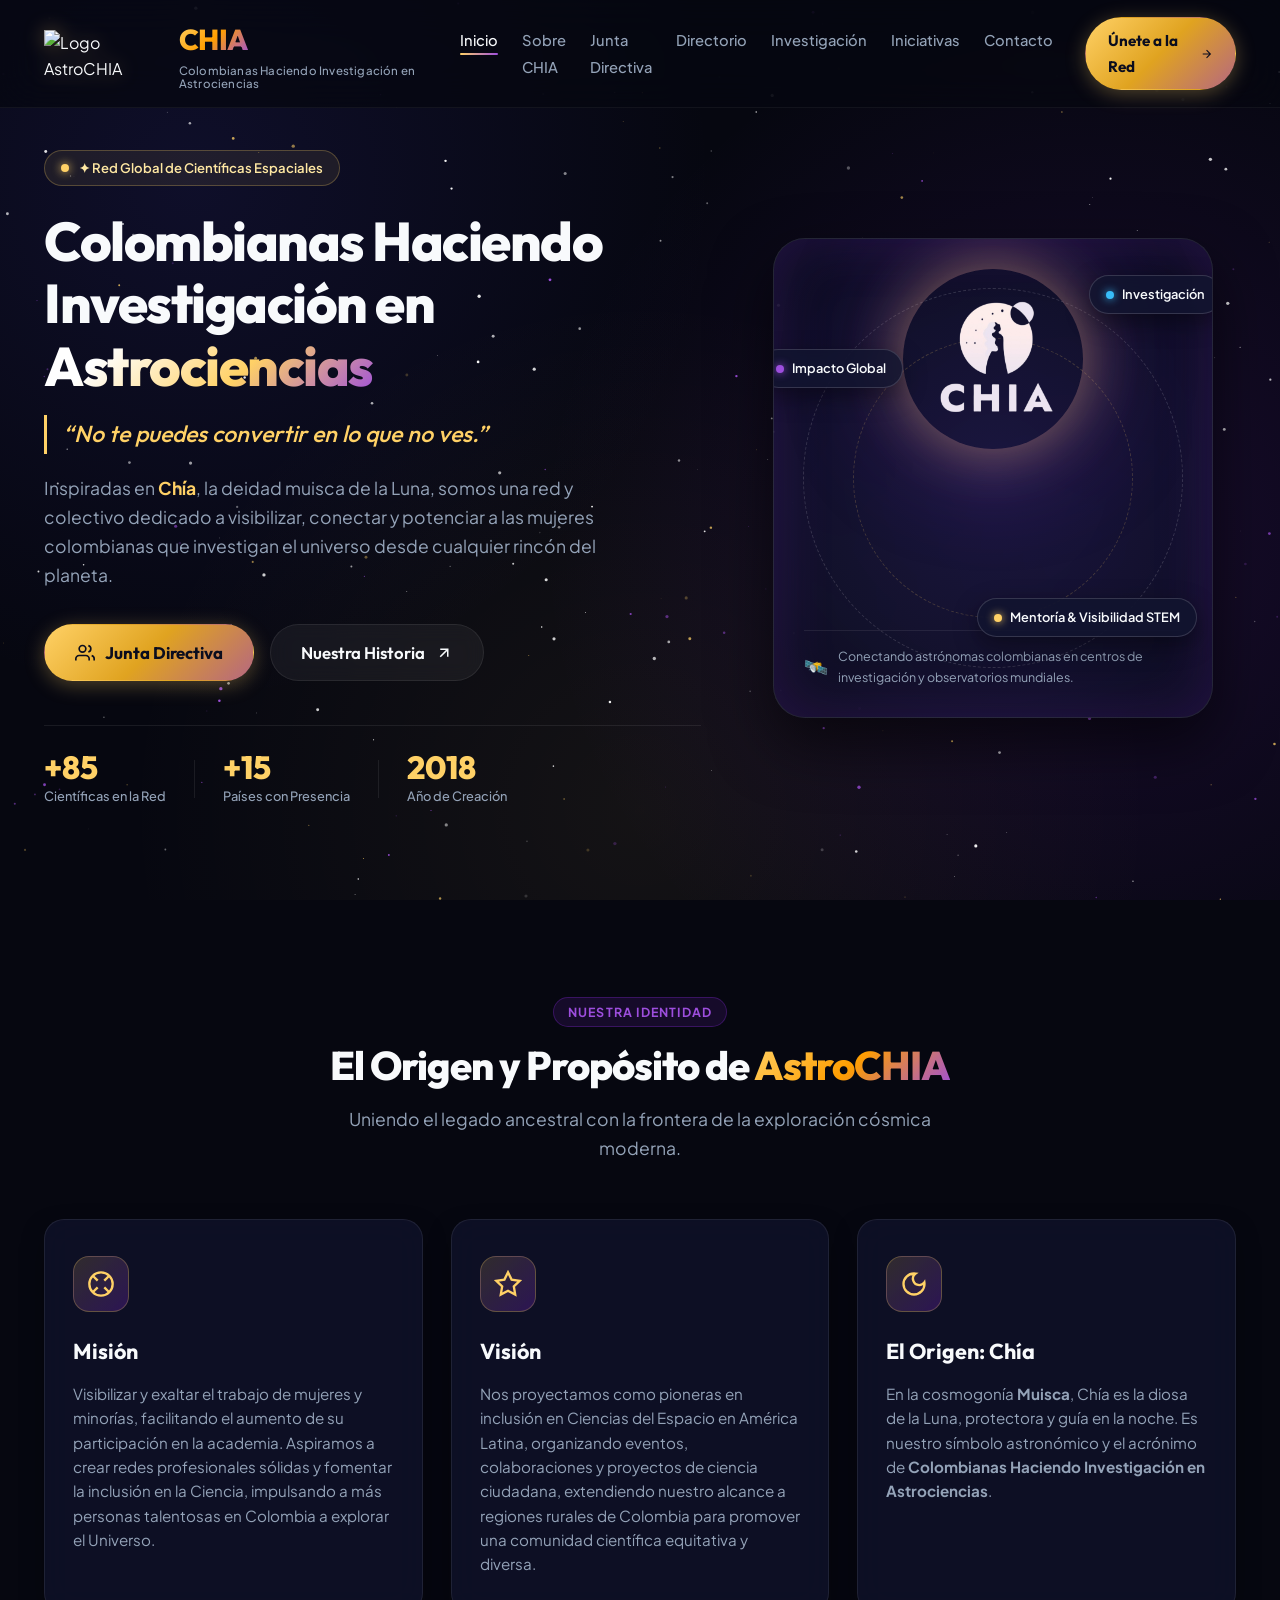
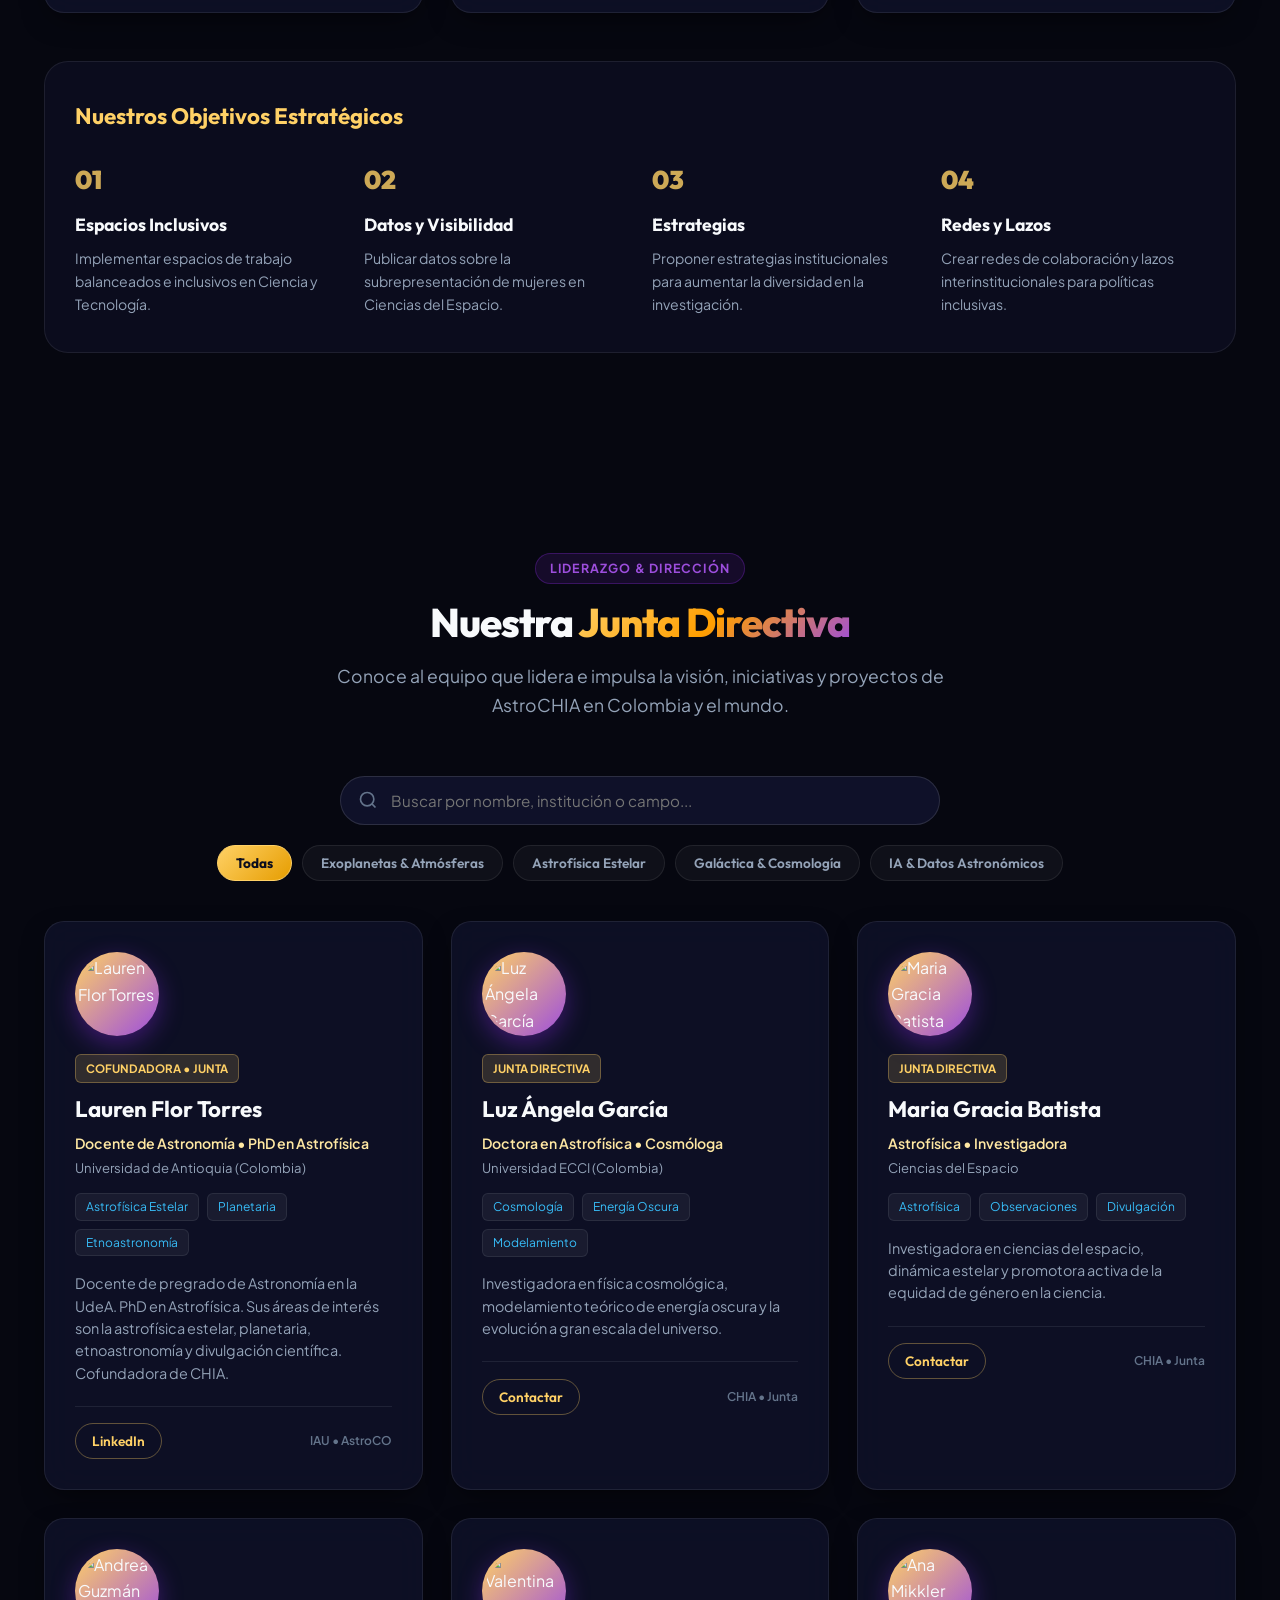
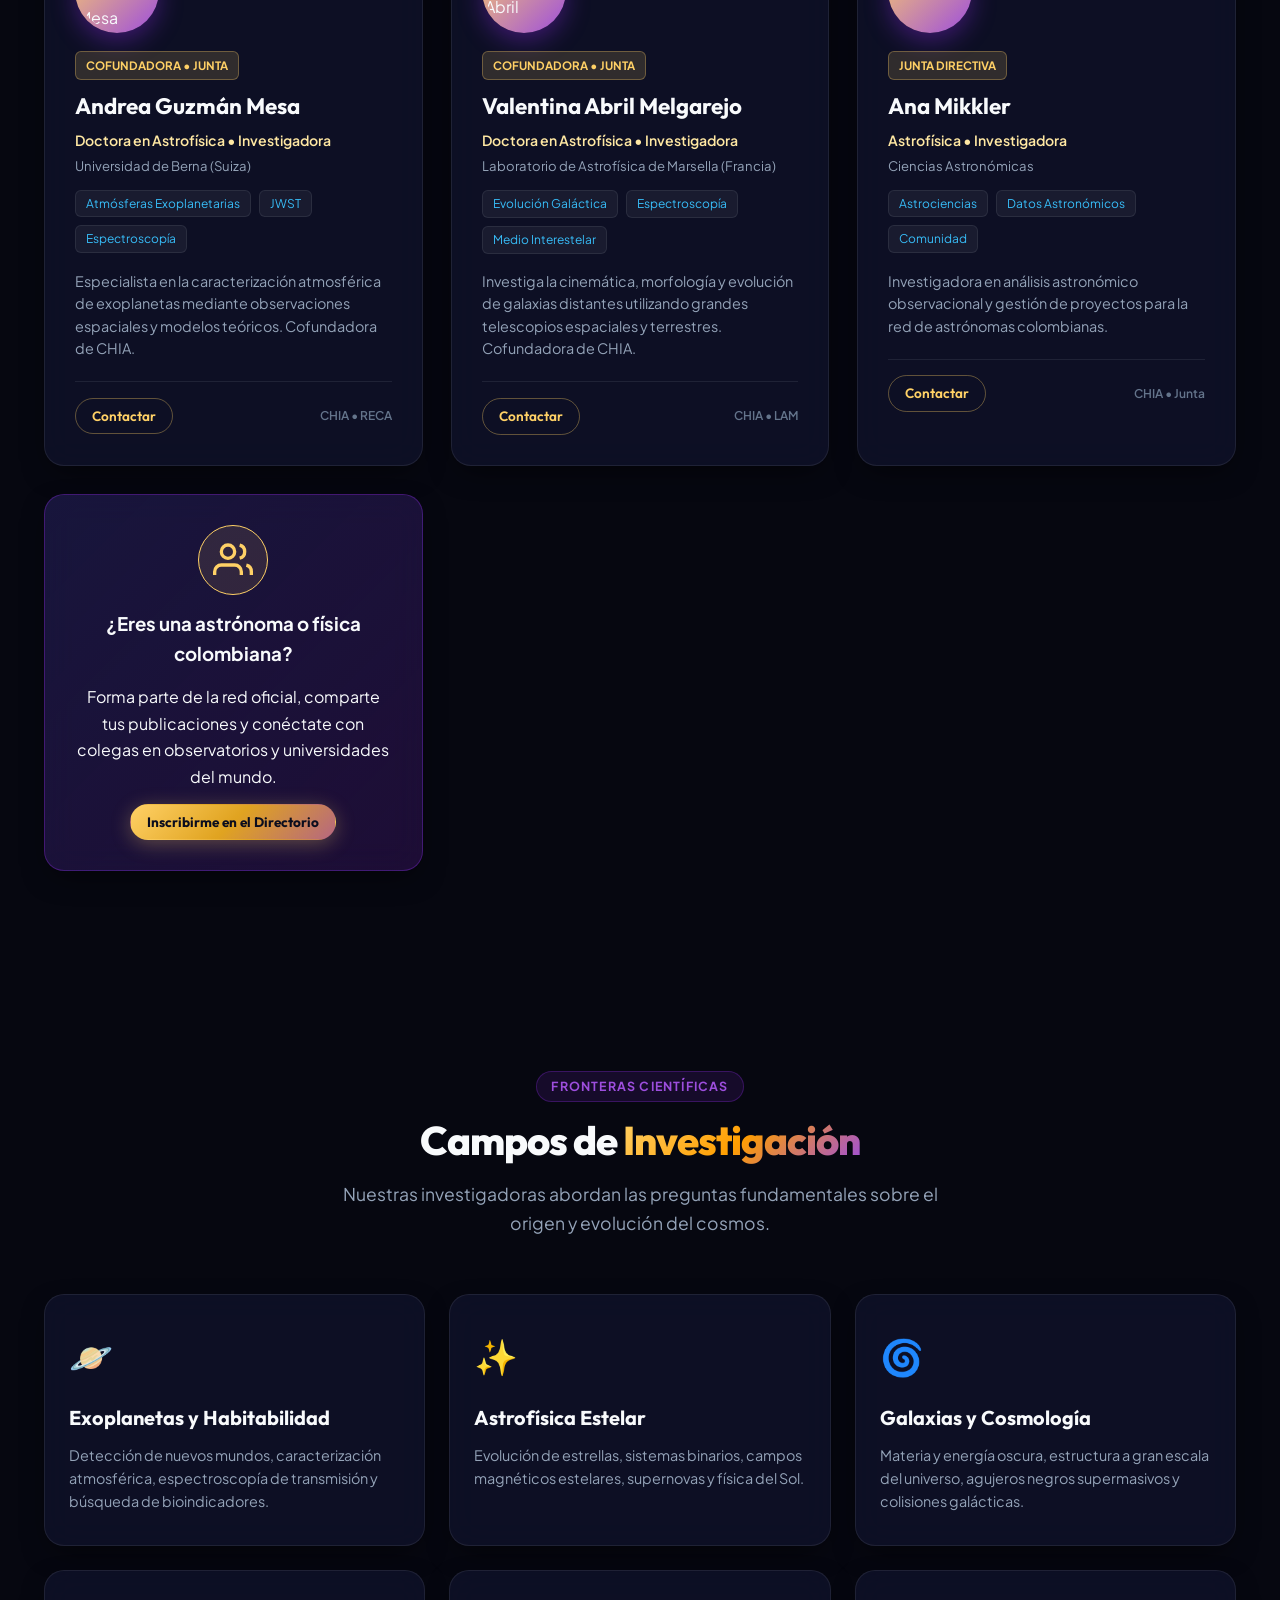
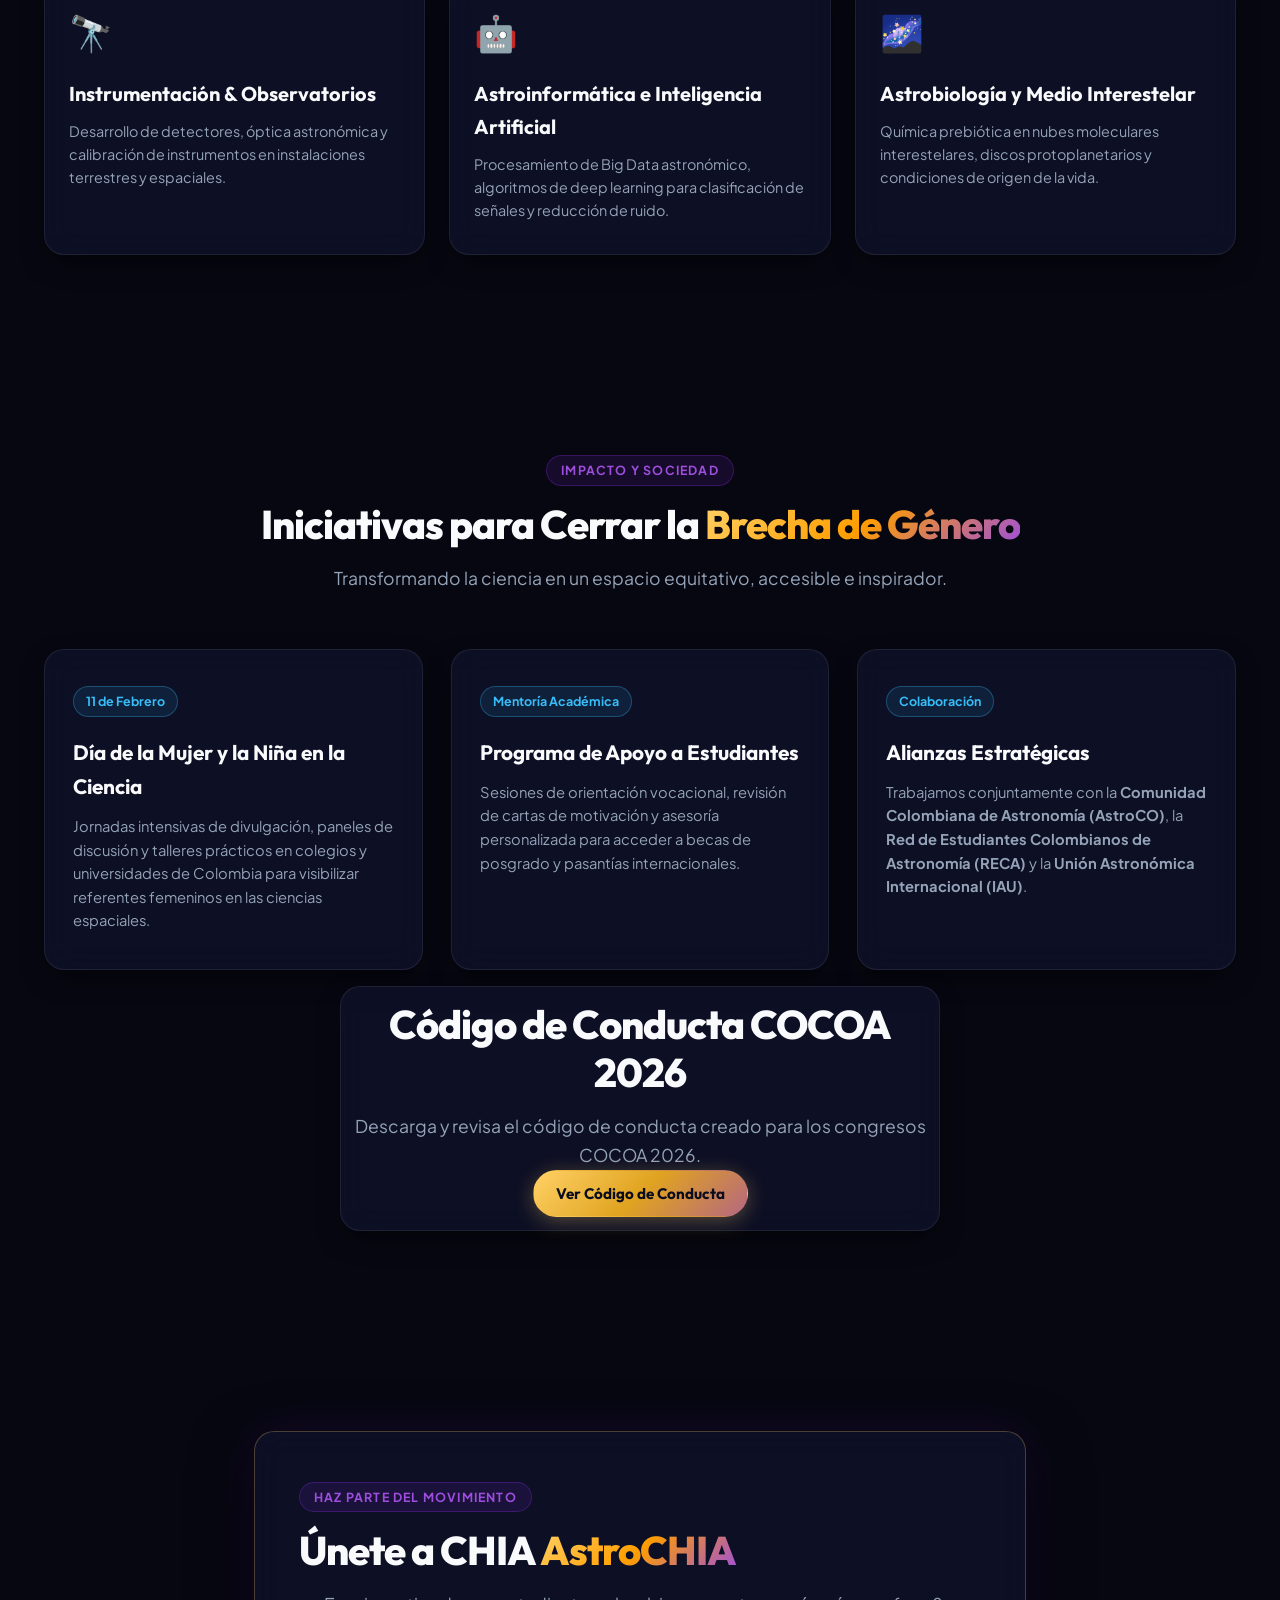
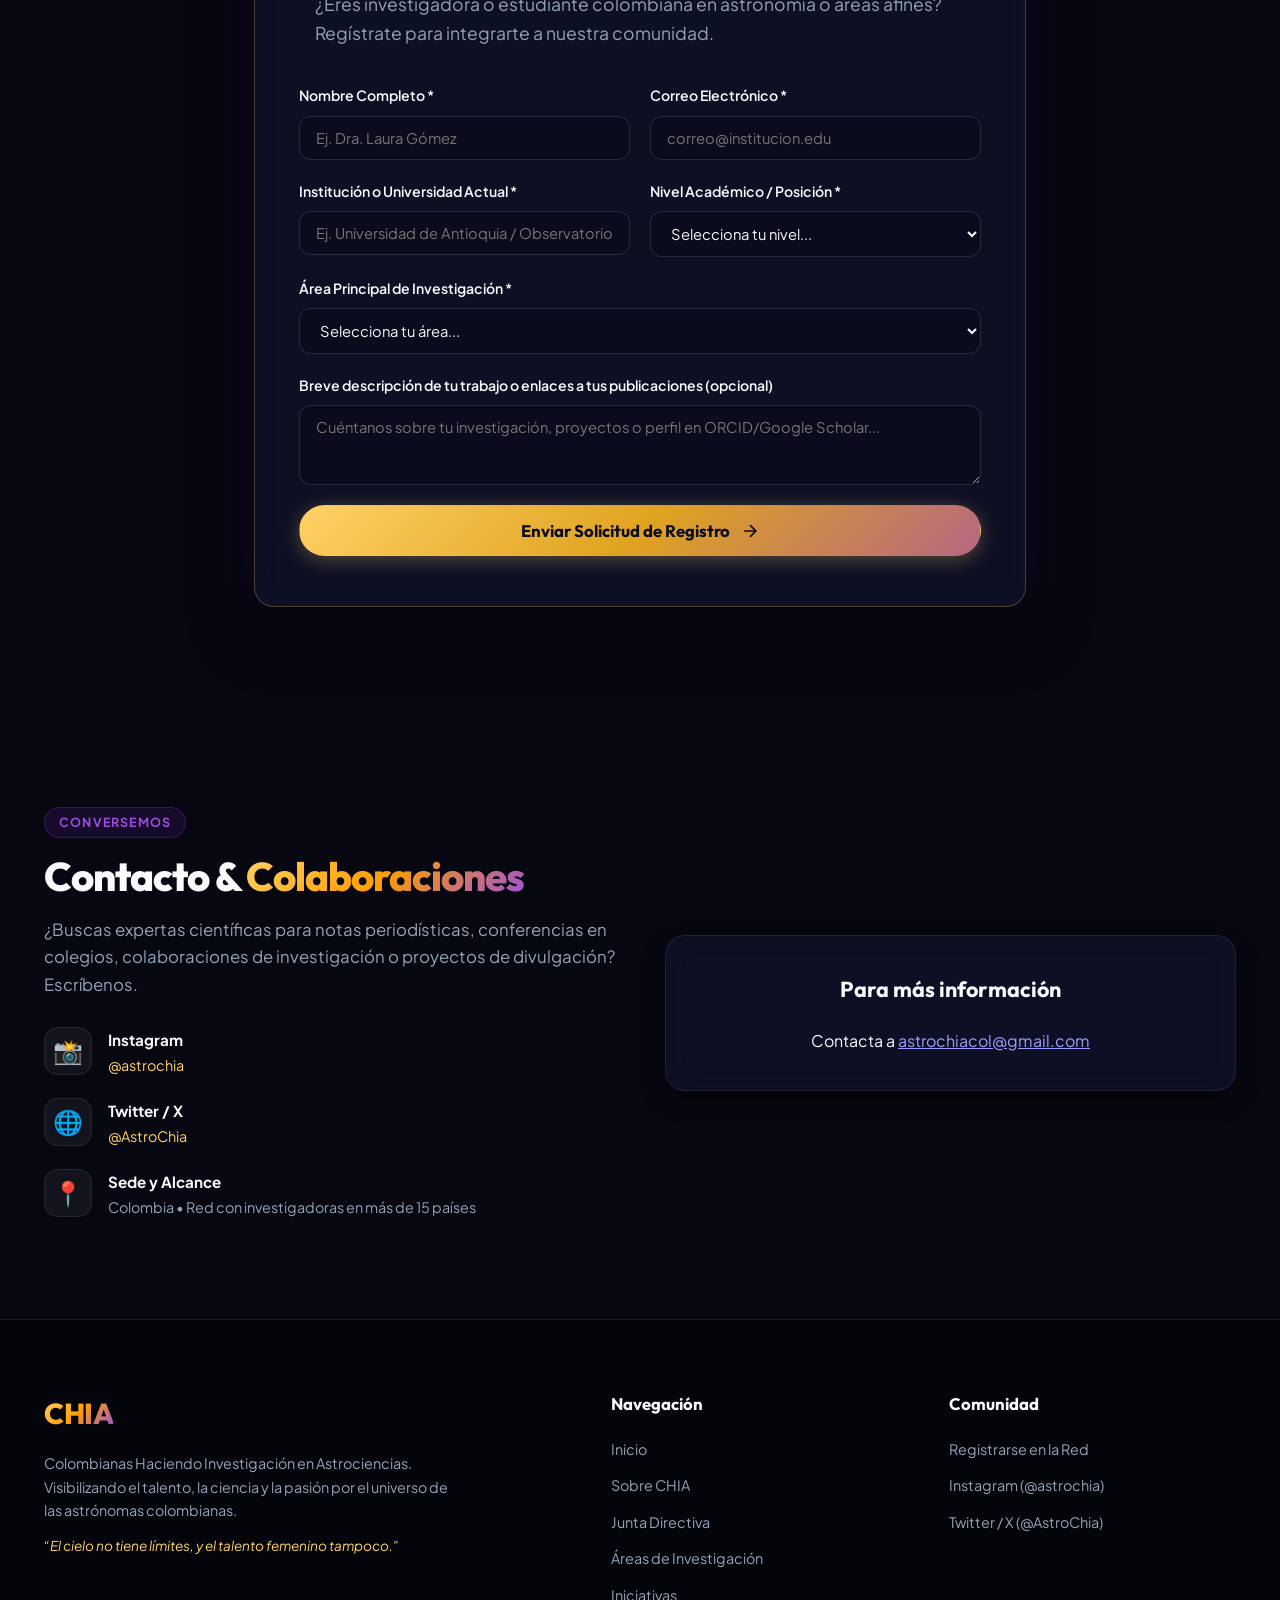
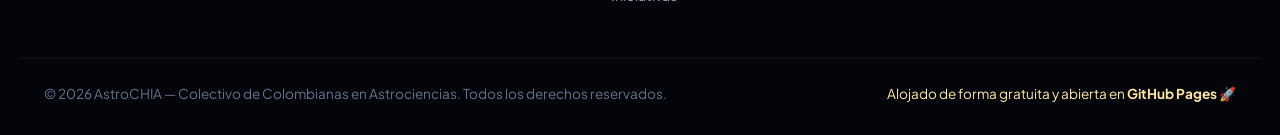
==== commit d2ca02c6: "Fix formatting in index.html" ====
--- a/index.html
+++ b/index.html
@@ -1,6 +1,6 @@
 <!DOCTYPE html>
 <html lang="es">
-
+ 
 <head>
   <meta charset="UTF-8">
   <meta name="viewport" content="width=device-width, initial-scale=1.0">
@@ -791,4 +791,4 @@
   <script src="app.js"></script>
 </body>
 
-</html>+</html>
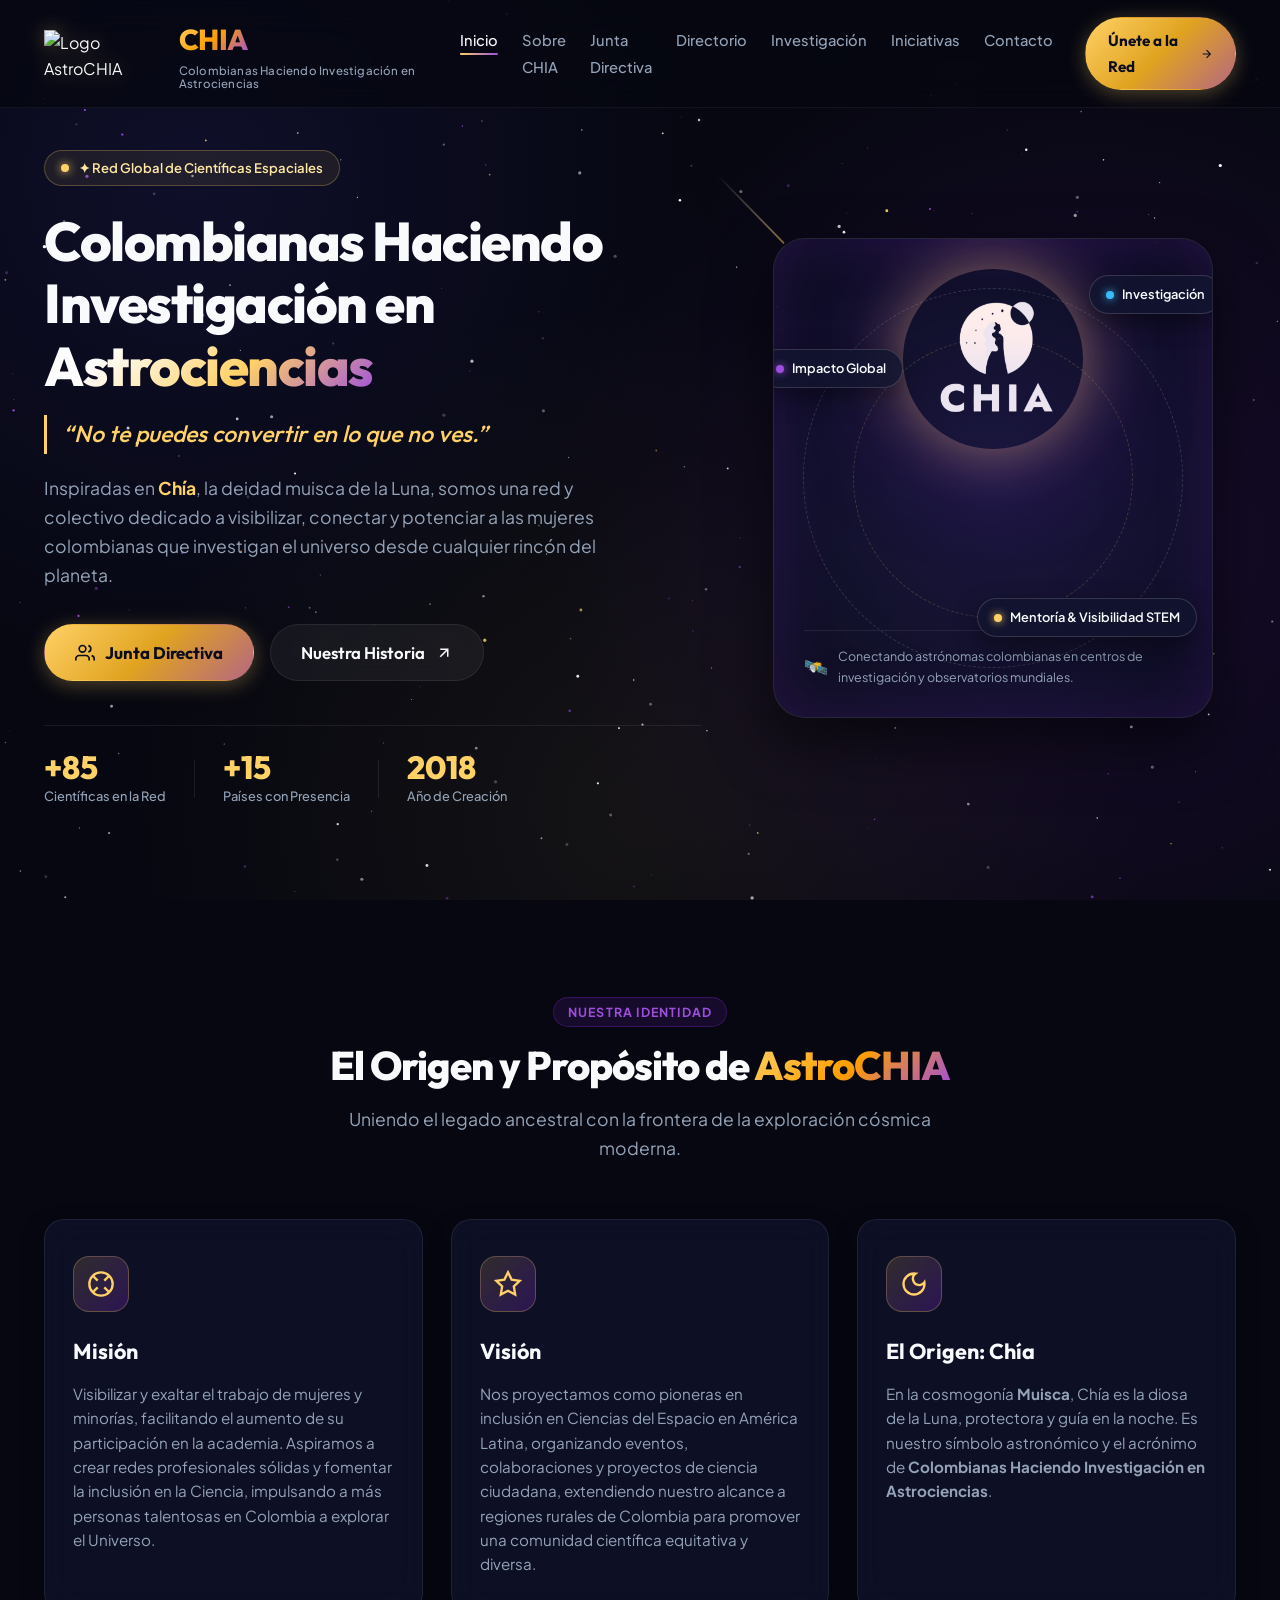
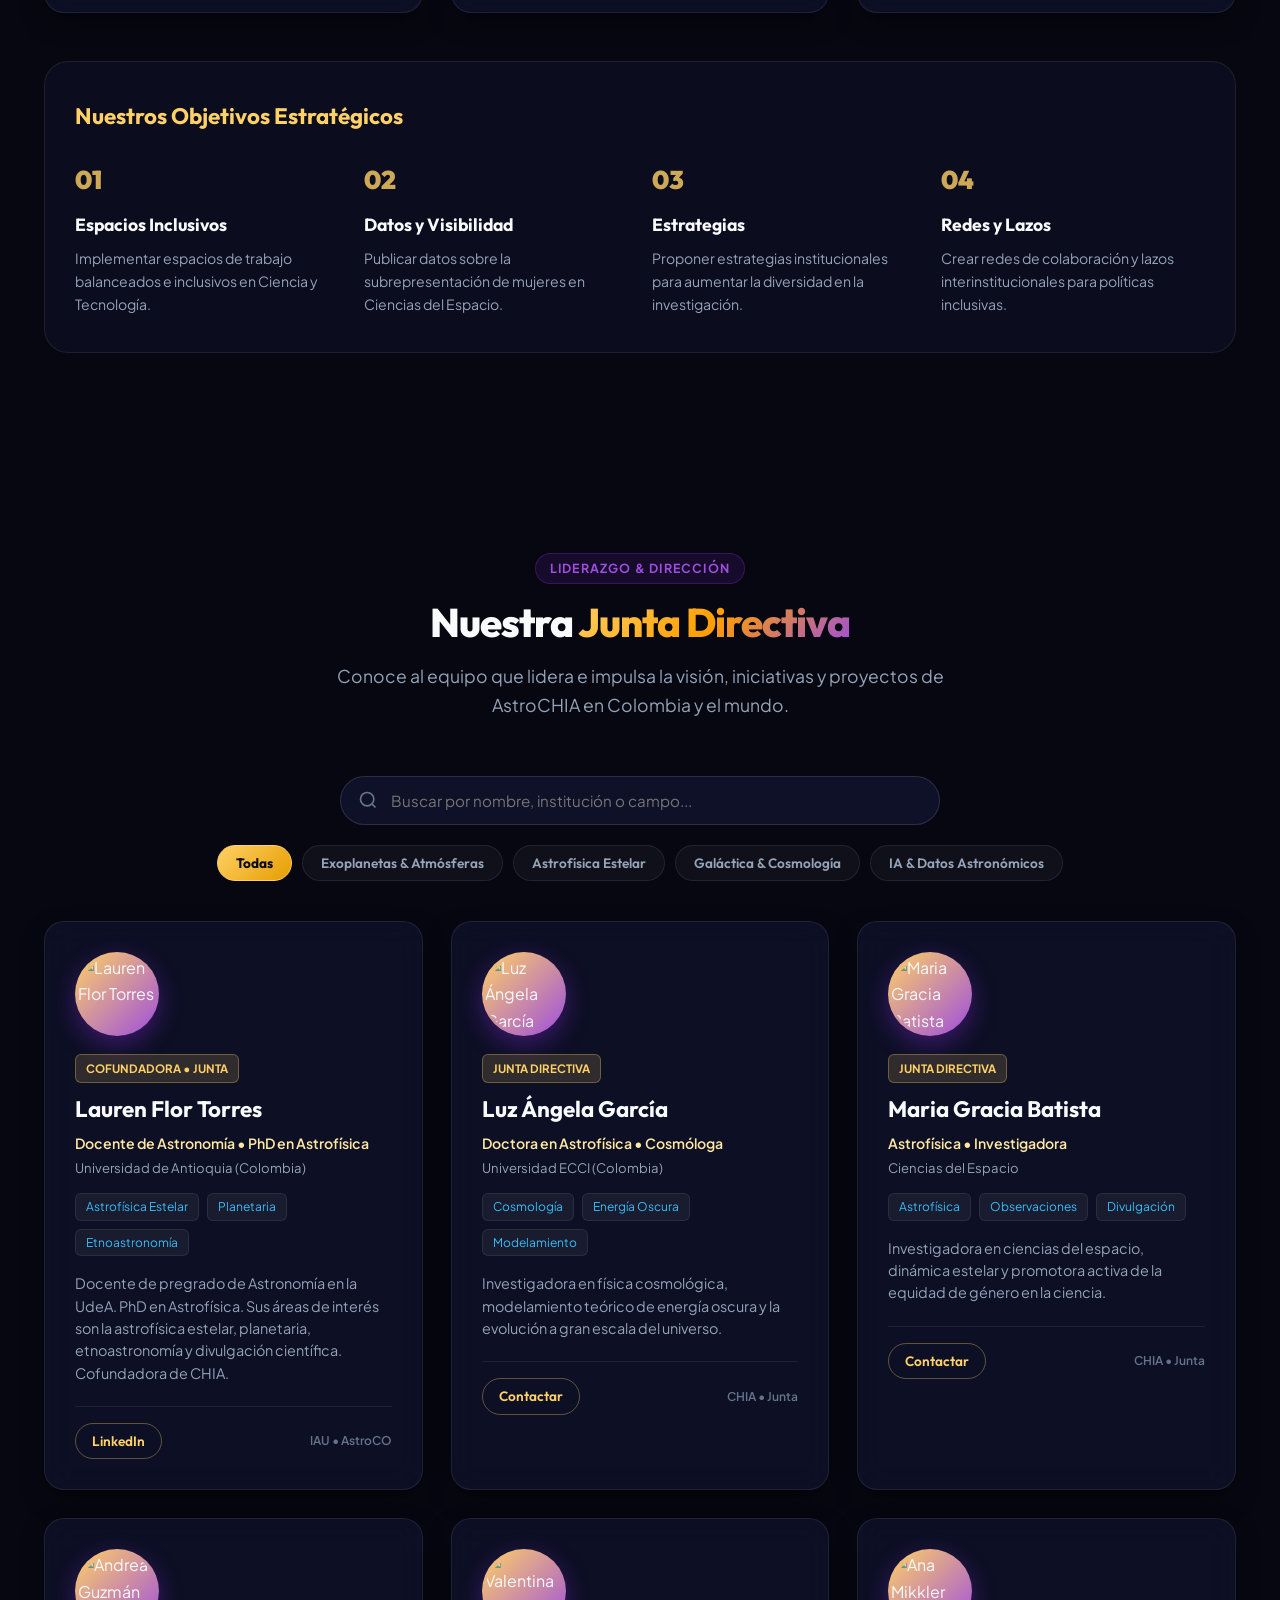
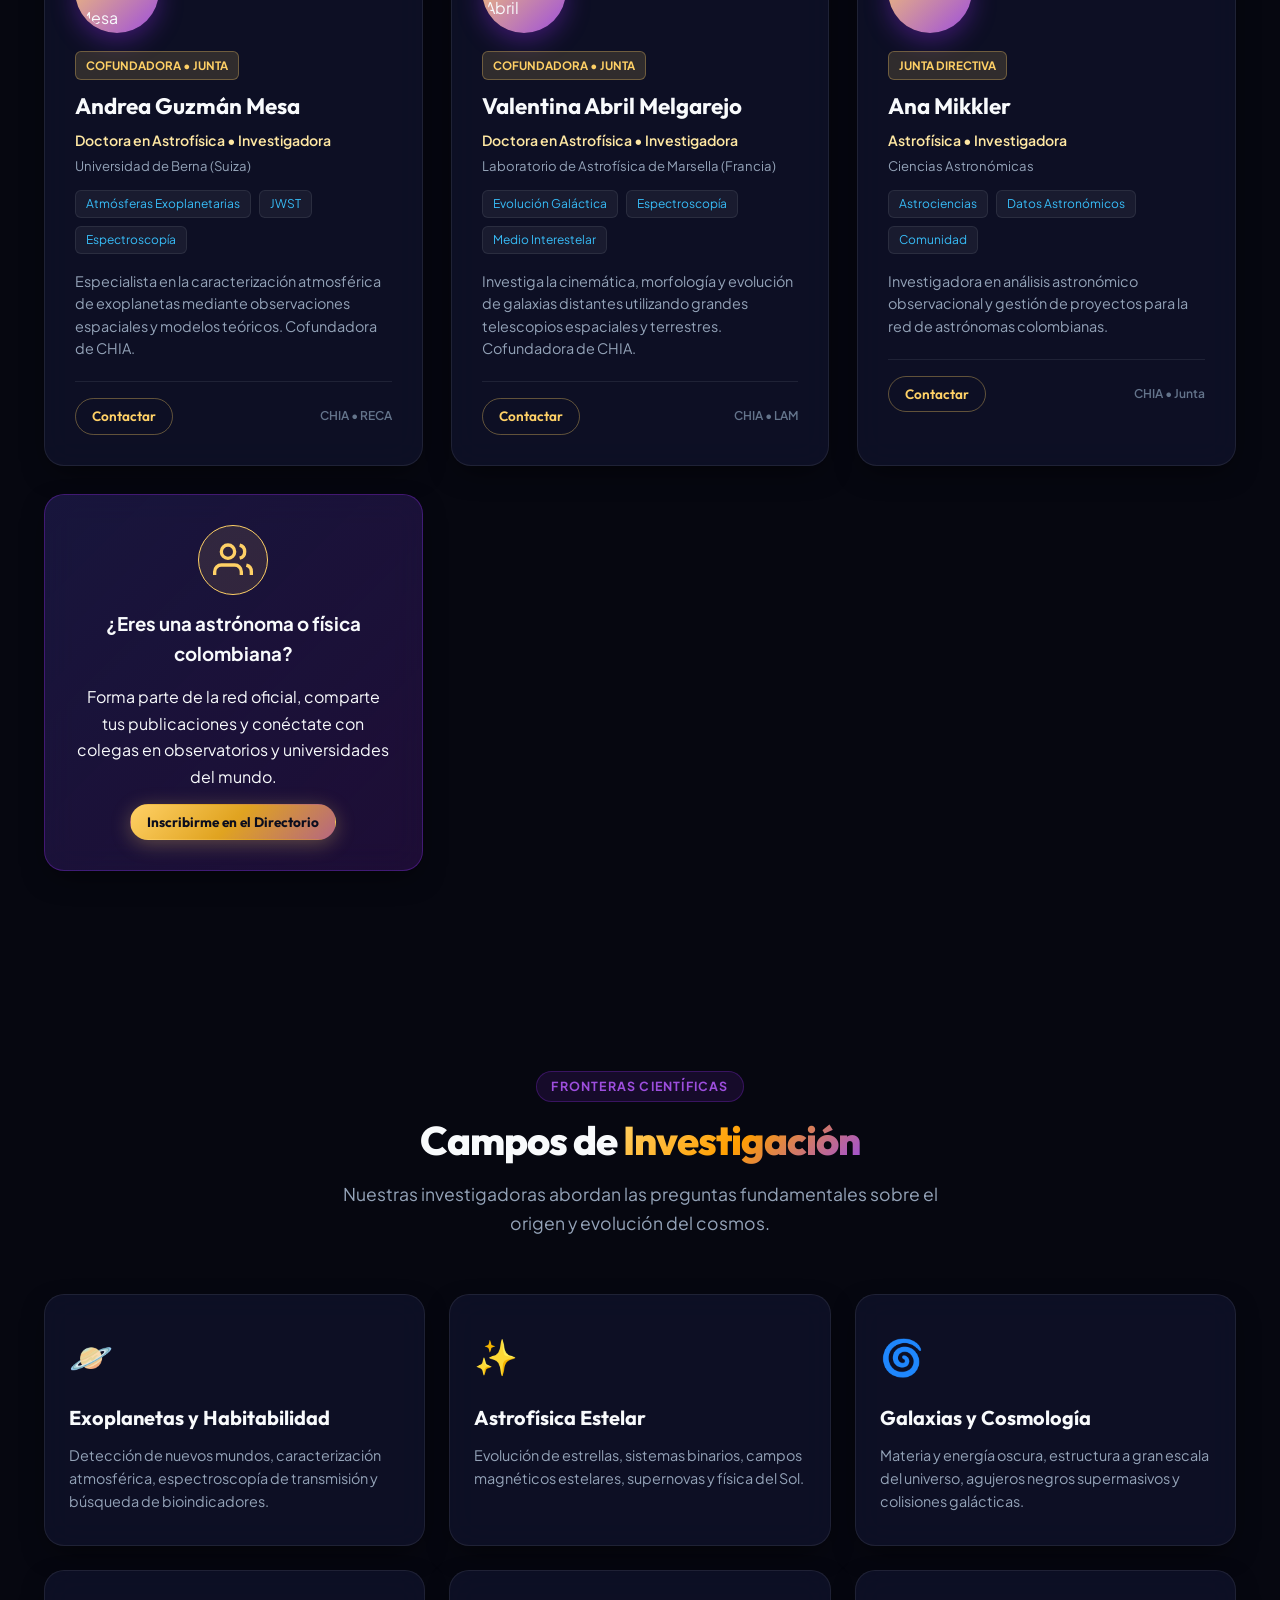
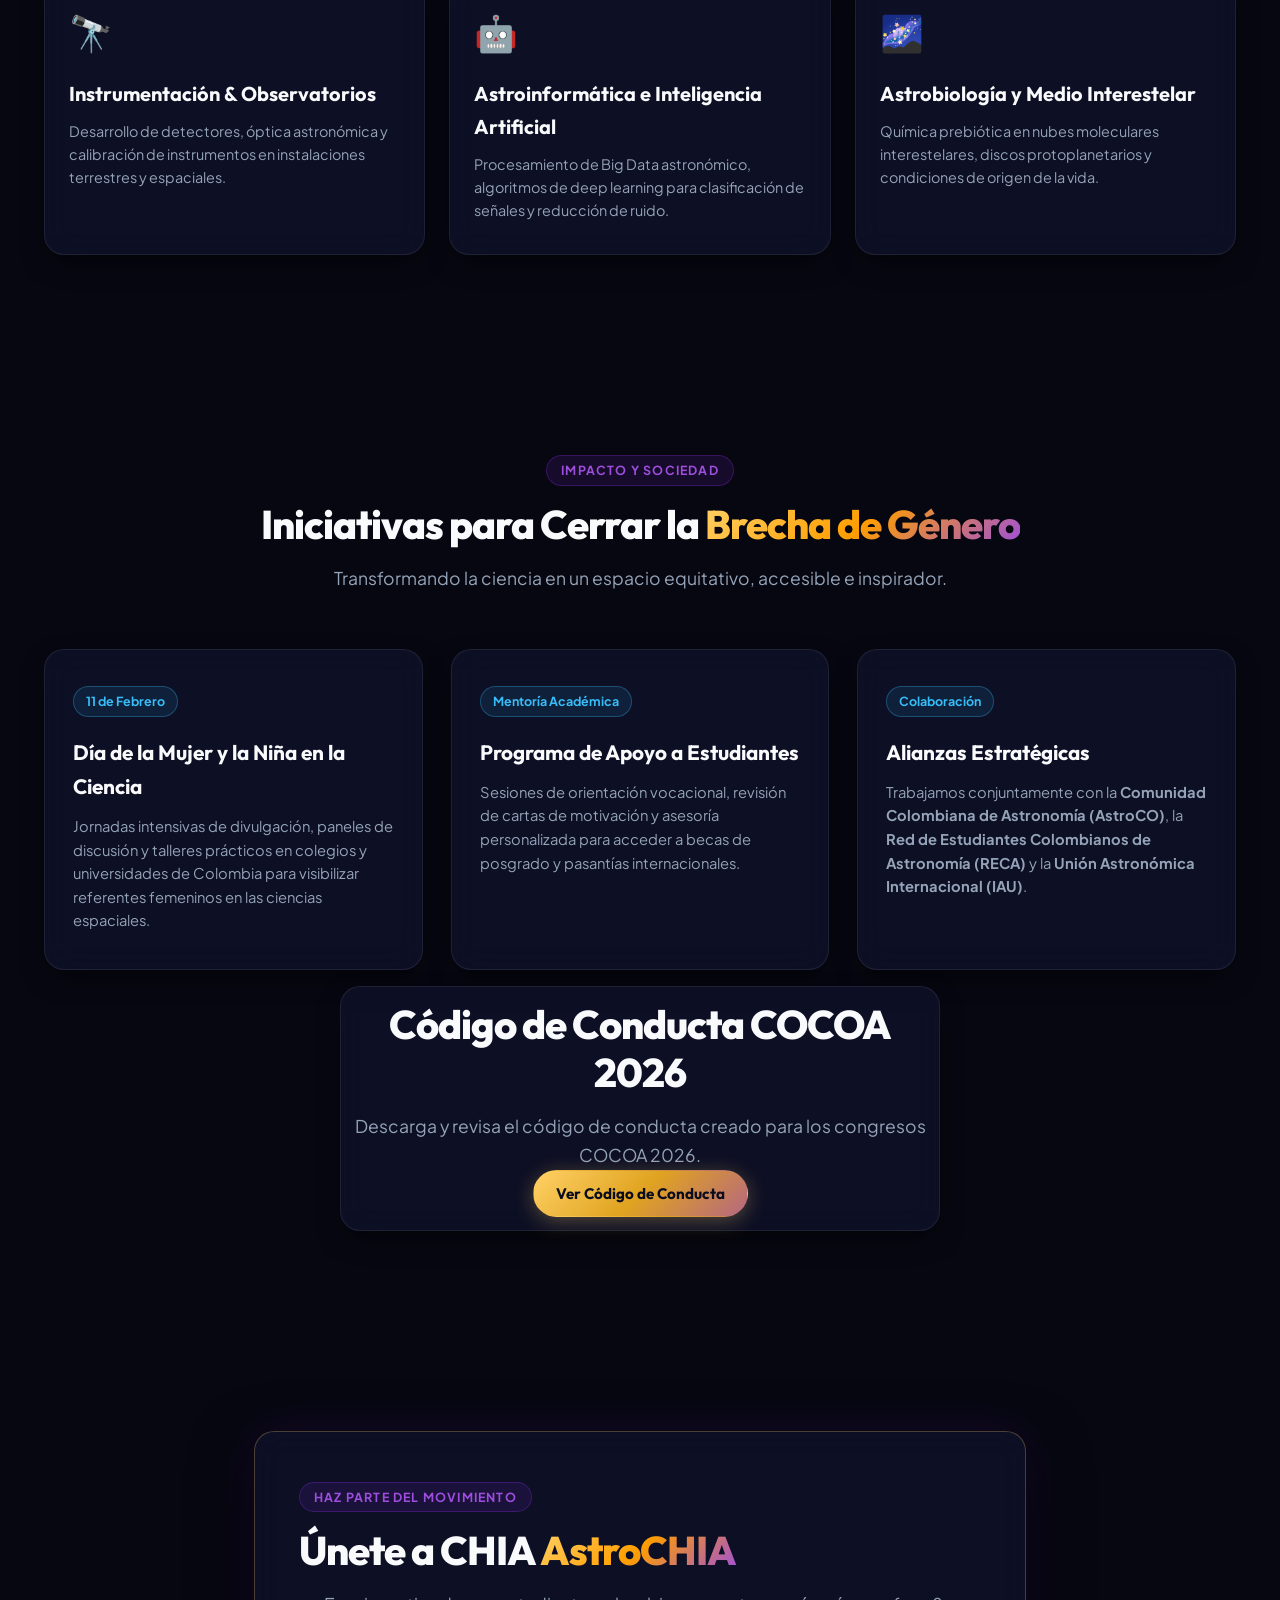
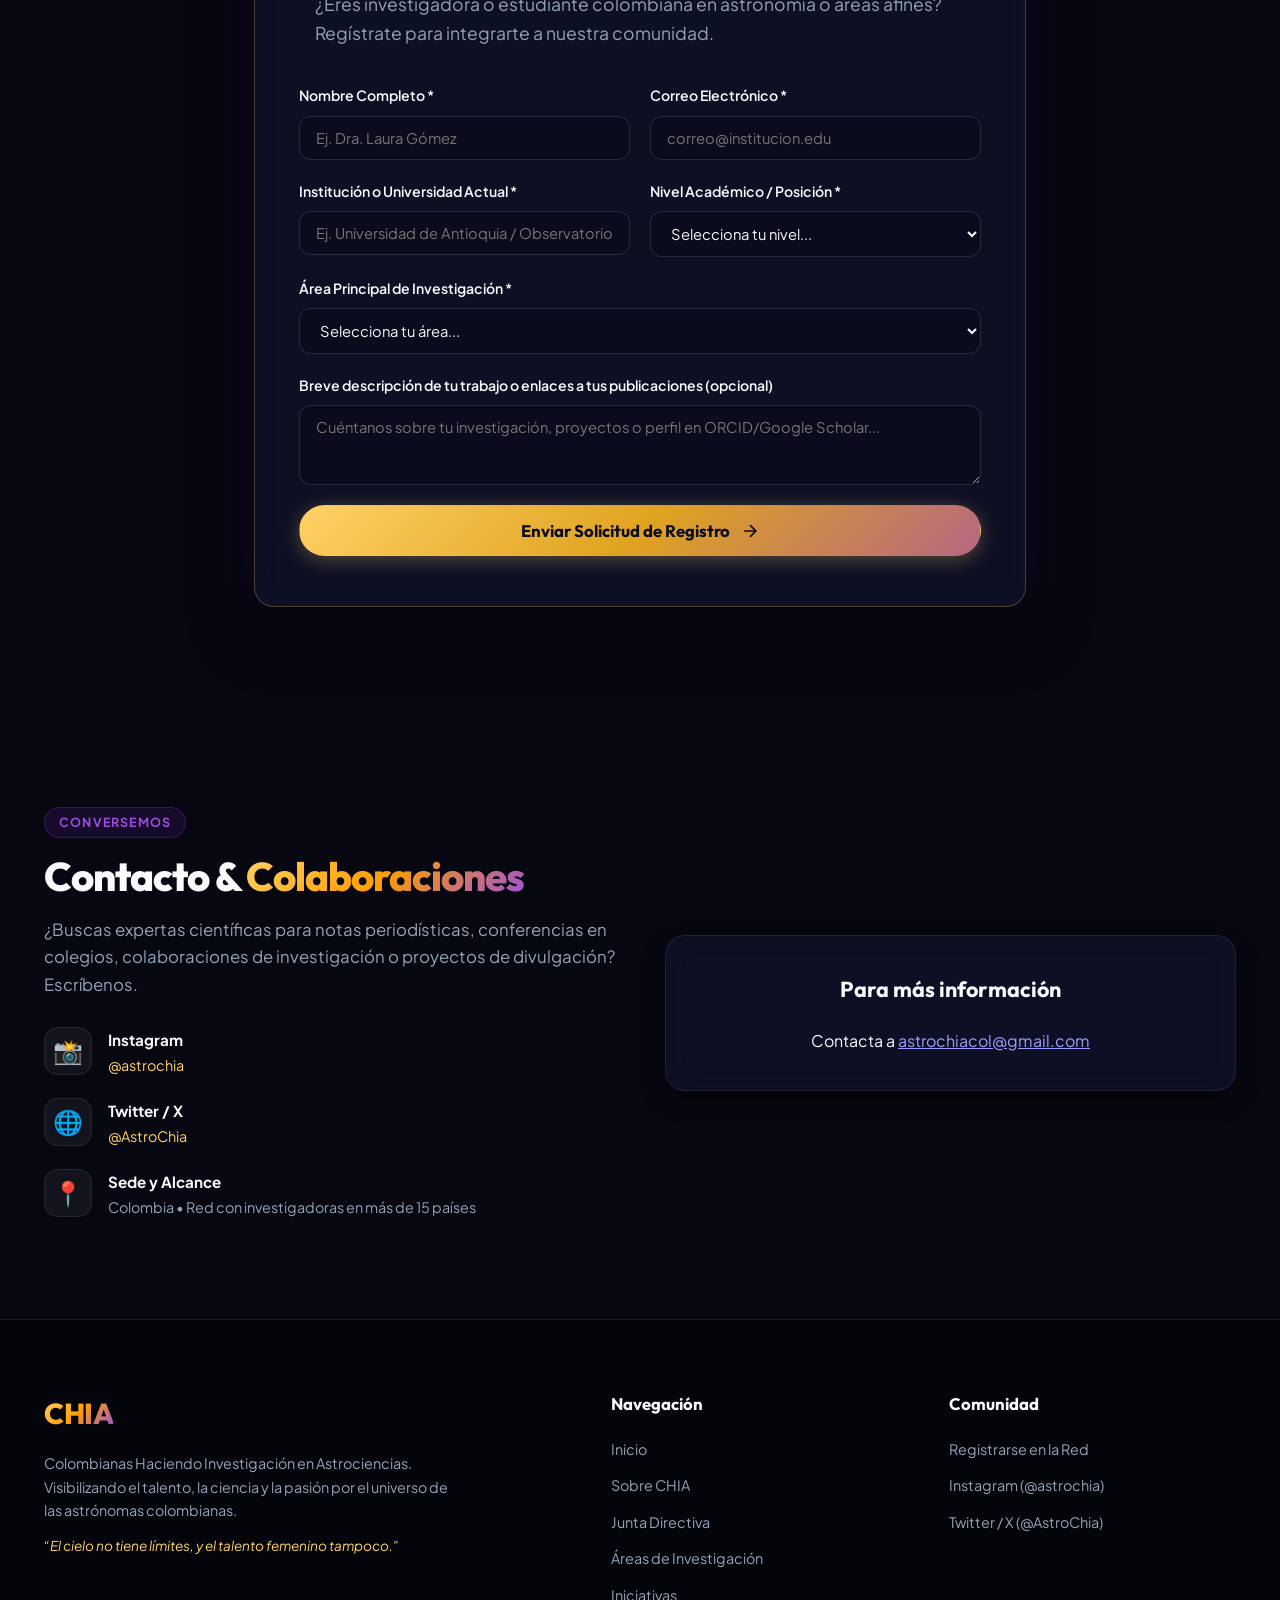
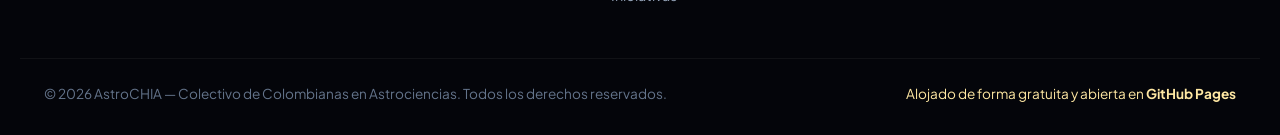
==== commit 7abbe271: "Include country location in scientist cards" ====
--- a/index.html
+++ b/index.html
@@ -784,7 +784,7 @@
     <div class="footer-bottom container">
       <p>&copy; <span id="current-year">2026</span> AstroCHIA — Colectivo de Colombianas en Astrociencias. Todos los
         derechos reservados.</p>
-      <p class="hosting-note">Alojado de forma gratuita y abierta en <strong>GitHub Pages</strong> 🚀</p>
+      <p class="hosting-note">Alojado de forma gratuita y abierta en <strong>GitHub Pages</strong> </p>
     </div>
   </footer>
 
--- a/styles.css
+++ b/styles.css
@@ -96,13 +96,16 @@
 .gradient-text {
   background: linear-gradient(135deg, var(--gold-lunar) 0%, #ff9e00 50%, var(--purple-glow) 100%);
   -webkit-background-clip: text;
+  background-clip: text;
   -webkit-text-fill-color: transparent;
+  color: transparent;
   font-weight: 800;
 }
 
 .gradient-title {
   background: linear-gradient(135deg, #ffffff 20%, var(--gold-lunar) 60%, var(--purple-glow) 100%);
   -webkit-background-clip: text;
+  background-clip: text;
   -webkit-text-fill-color: transparent;
 }
 
@@ -1442,8 +1445,8 @@
   .celestial-body.moon-glow {
     width: 140px;
     height: 140px;
-    background-image: url('https://raw.githubusercontent.com/astrochiacol/astrochias/main/images/logoCHIA_.png');
-    background-size: cover;
+    background-image: url('images/logoopaco2.png');
+    background-size: contain;
     background-position: center;
     border-radius: 50%;
   }
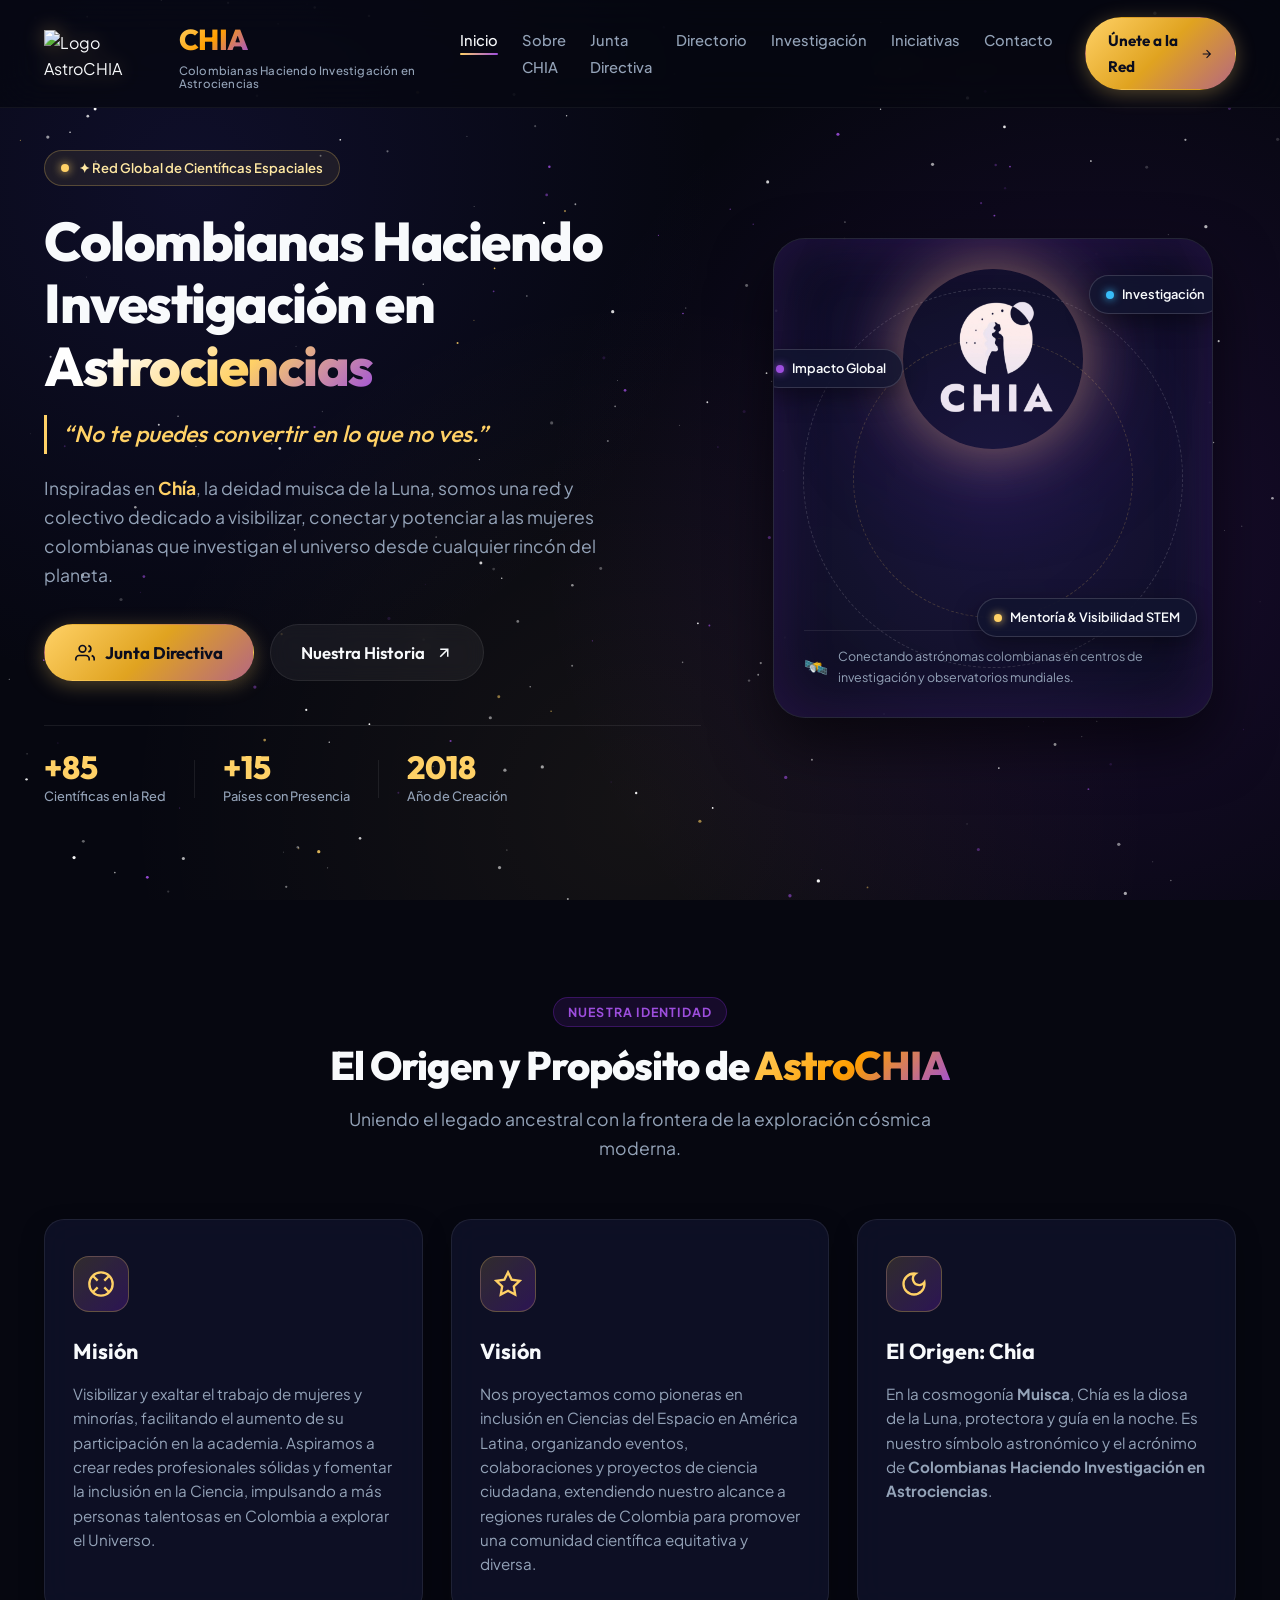
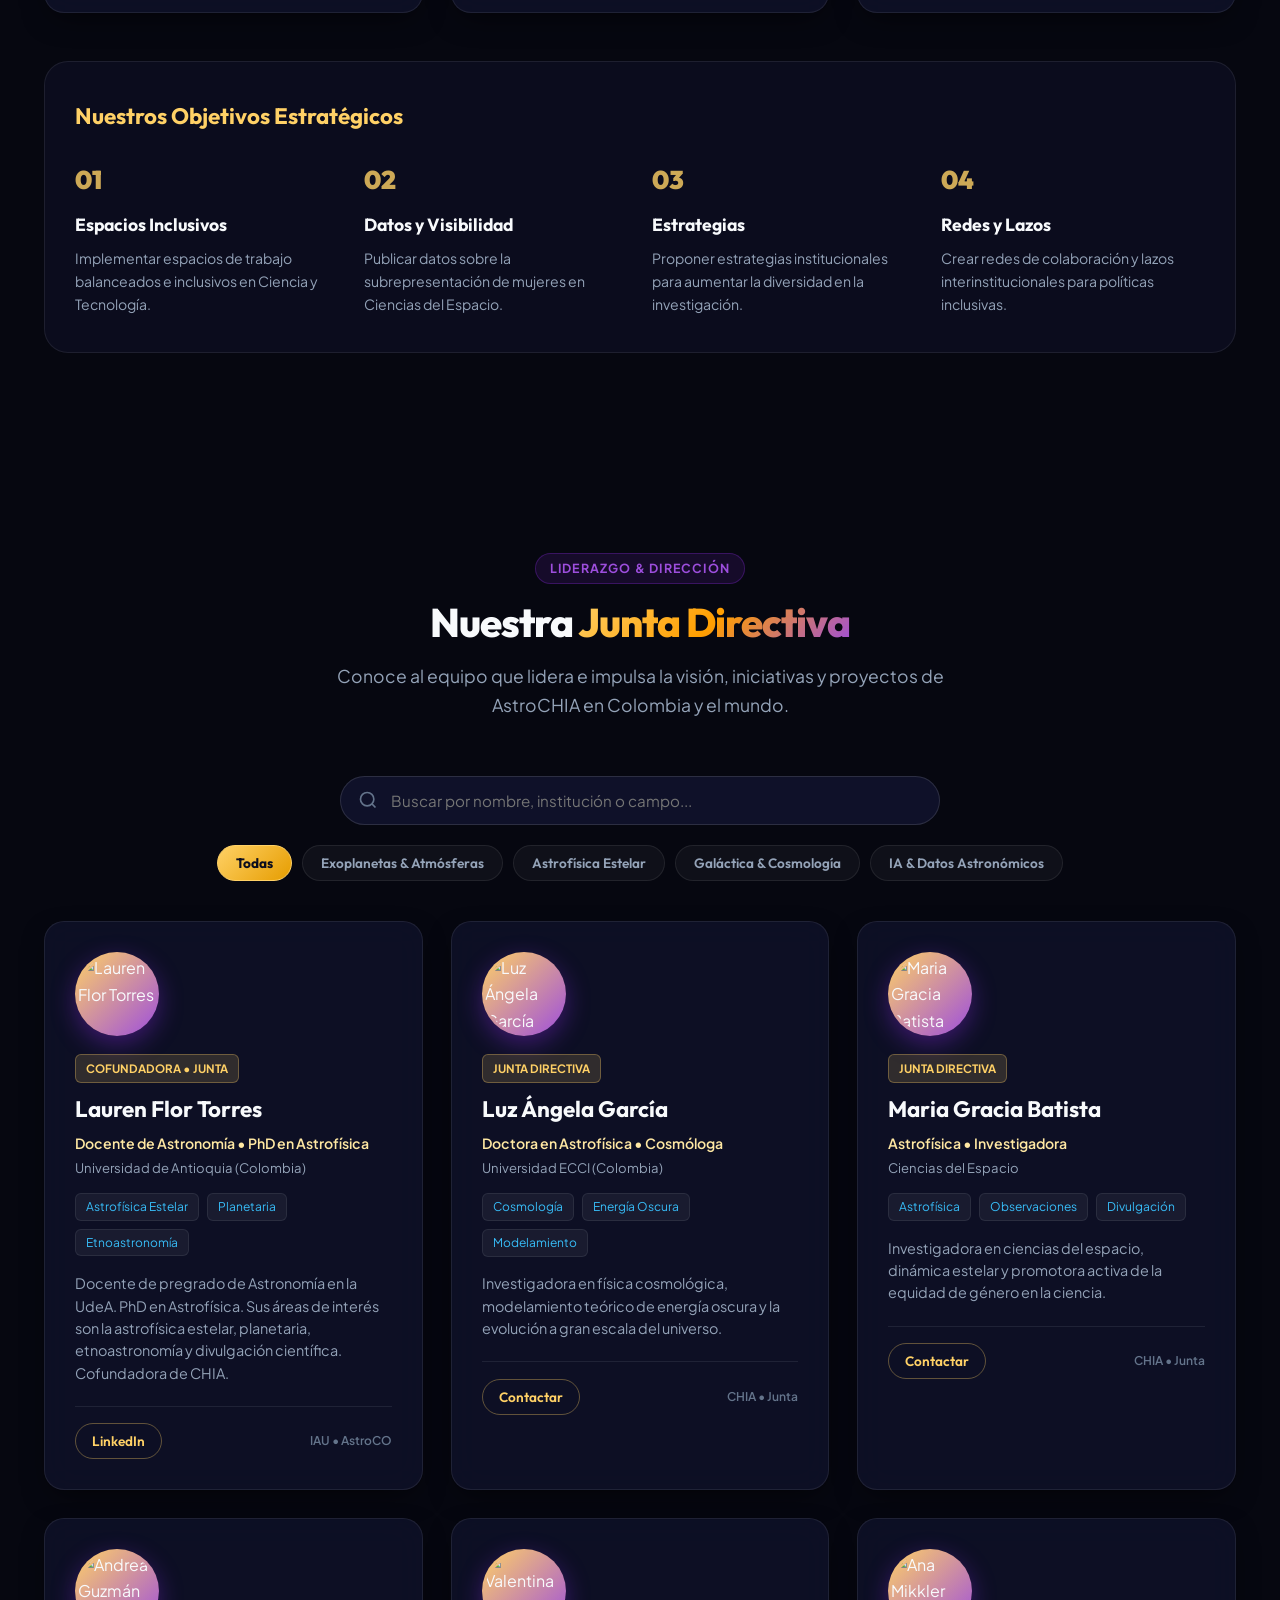
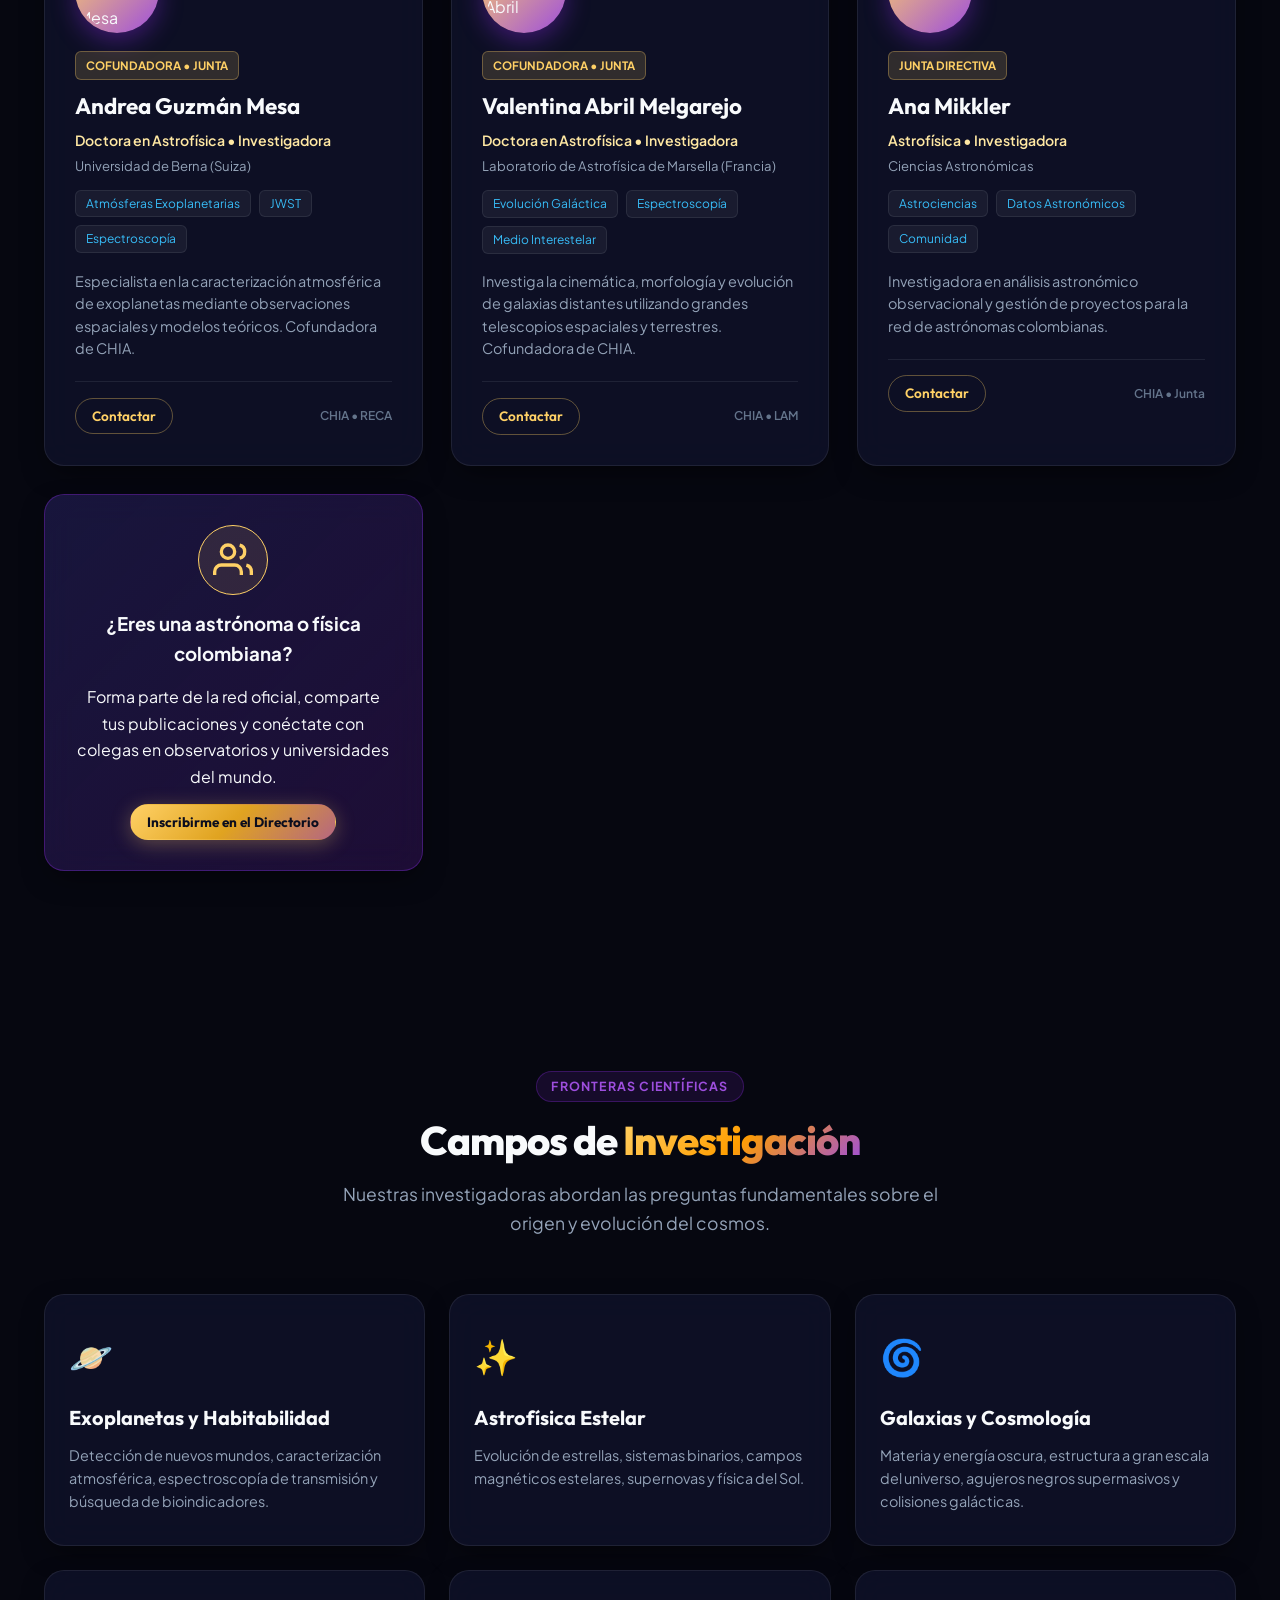
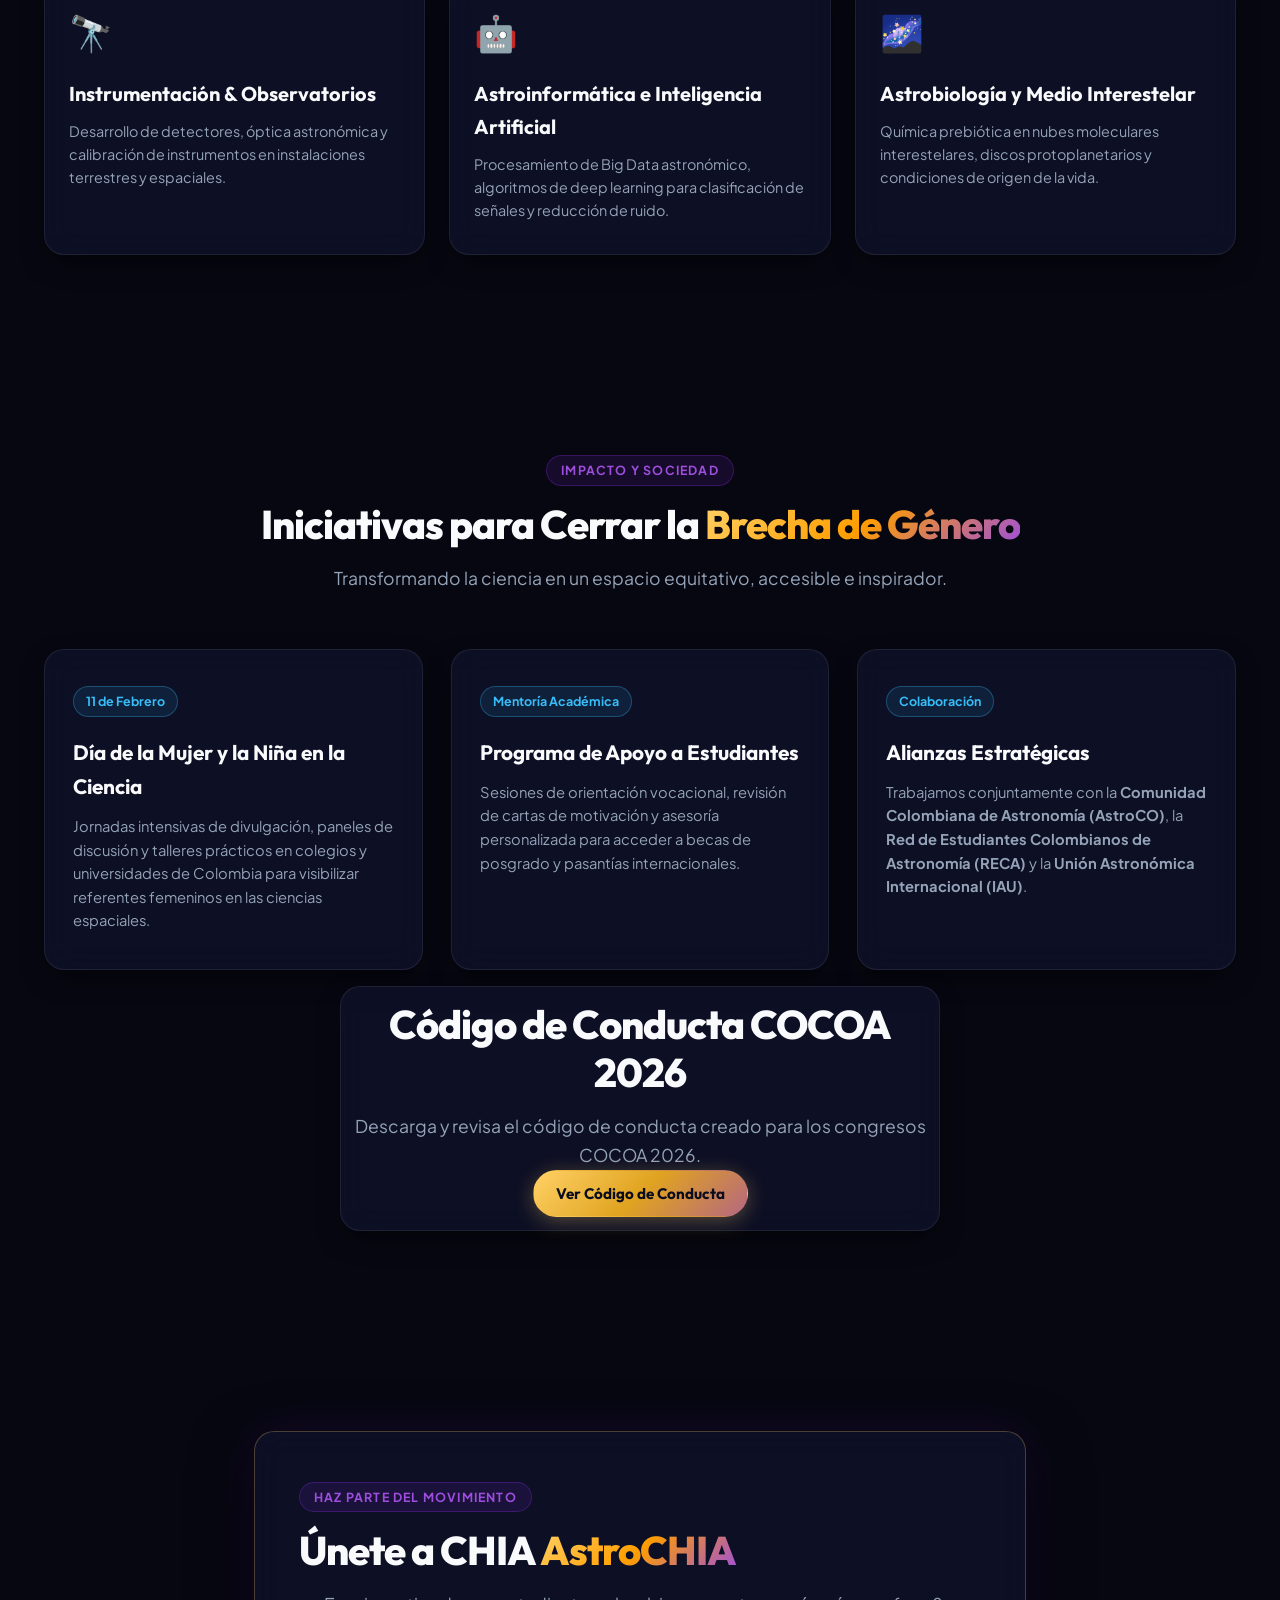
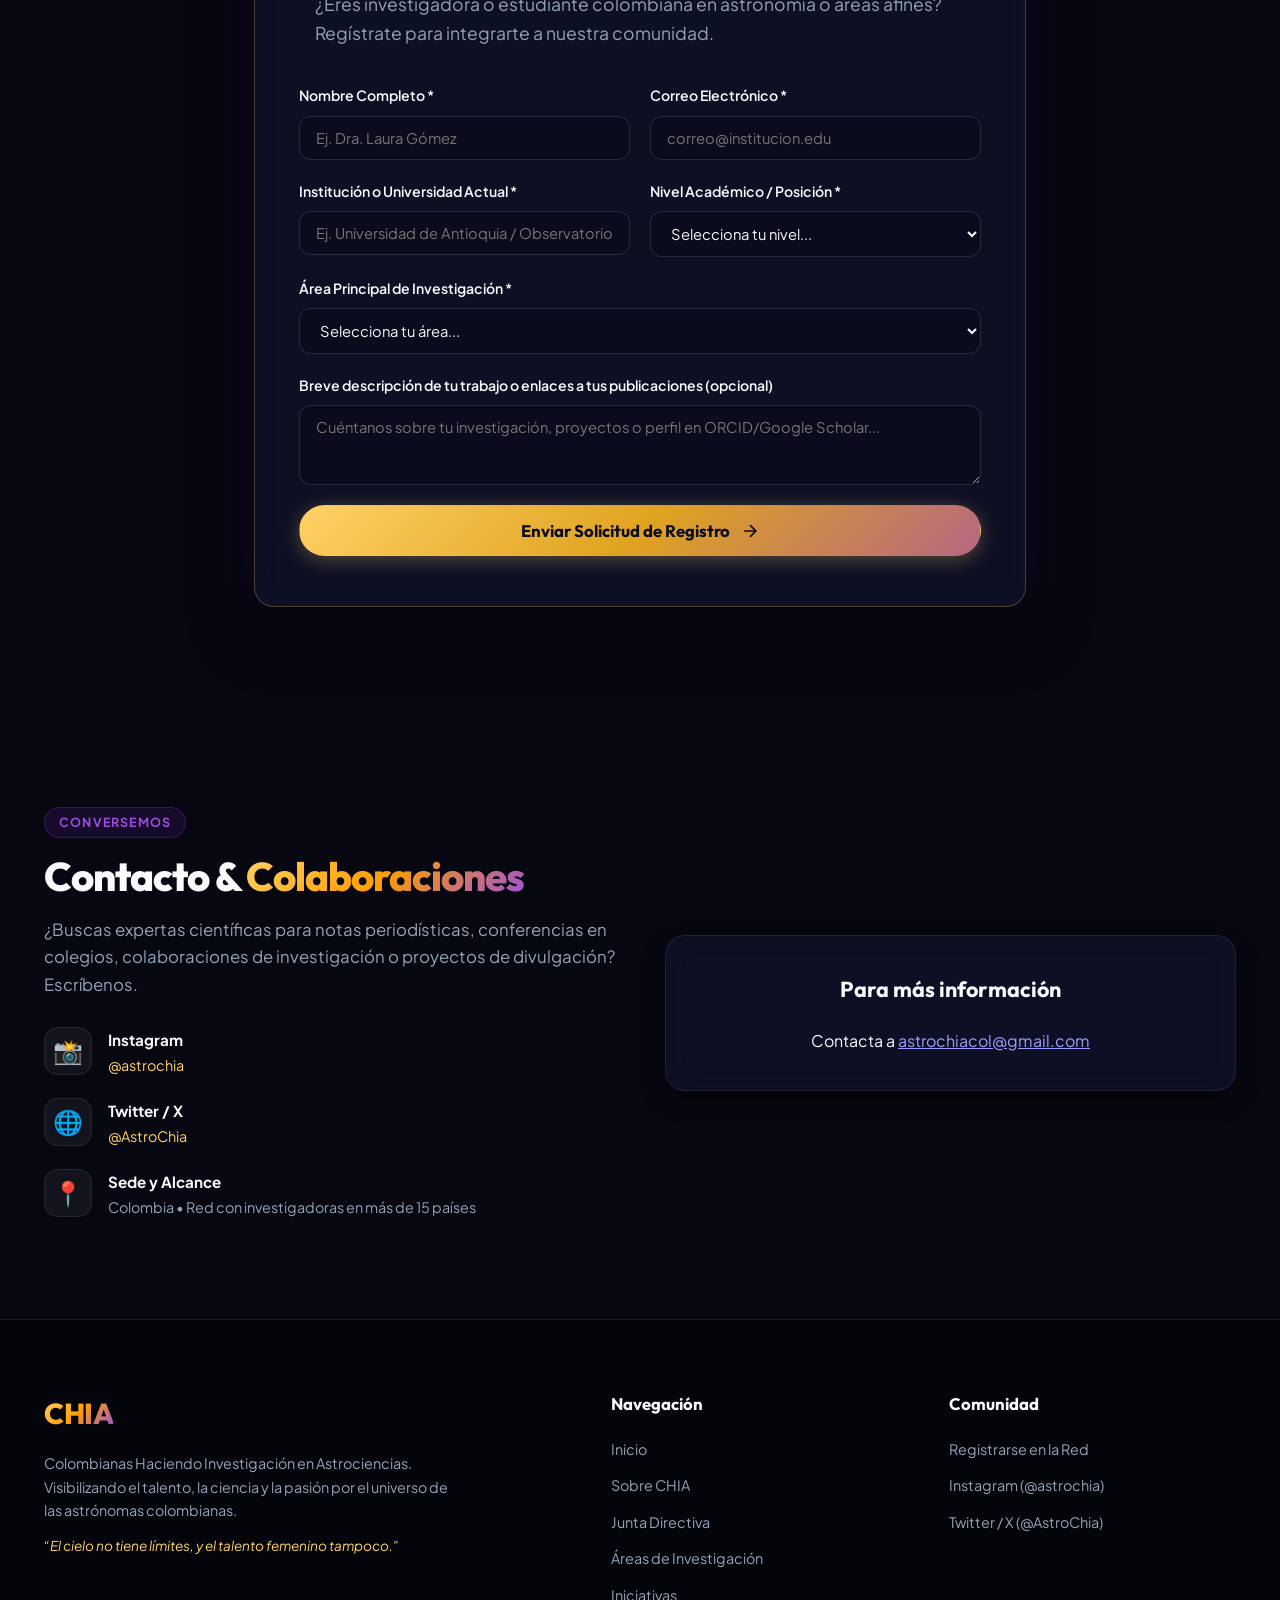
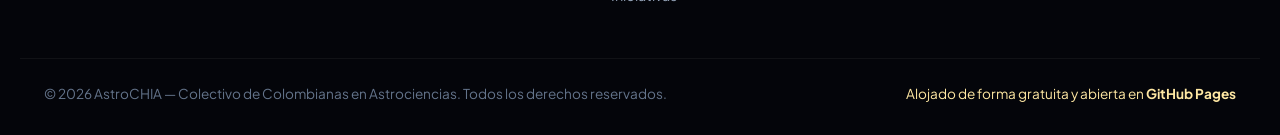
==== commit a1605435: "Fix formatting in index.html" ====
--- a/index.html
+++ b/index.html
@@ -1,6 +1,6 @@
 <!DOCTYPE html>
 <html lang="es">
- 
+  
 <head>
   <meta charset="UTF-8">
   <meta name="viewport" content="width=device-width, initial-scale=1.0">
--- a/styles.css
+++ b/styles.css
@@ -659,6 +659,23 @@
   position: relative;
 }
 
+/* Map container styling */
+#world-map {
+  width: 100%;
+  height: 500px;
+  border-radius: 16px;
+  overflow: hidden;
+  background: var(--bg-card);
+}
+
+/* Leaflet map tweaks */
+.leaflet-container {
+  background: transparent;
+  border-radius: 16px;
+  box-shadow: var(--shadow-card);
+}
+
+
 .section-header {
   margin-bottom: 56px;
 }
@@ -999,6 +1016,13 @@
   margin-bottom: 22px;
   flex-grow: 1;
 }
+
+ .scientist-card-location {
+    text-align: center;
+    width: 100%;
+    margin-top: 8px;   /* opcional: espacio extra */
+ }
+
 
 .card-actions {
   display: flex;
@@ -1624,4 +1648,4 @@
   margin-top: 6px;
   color: var(--text-muted);
   font-size: 0.78rem;
-}+}
